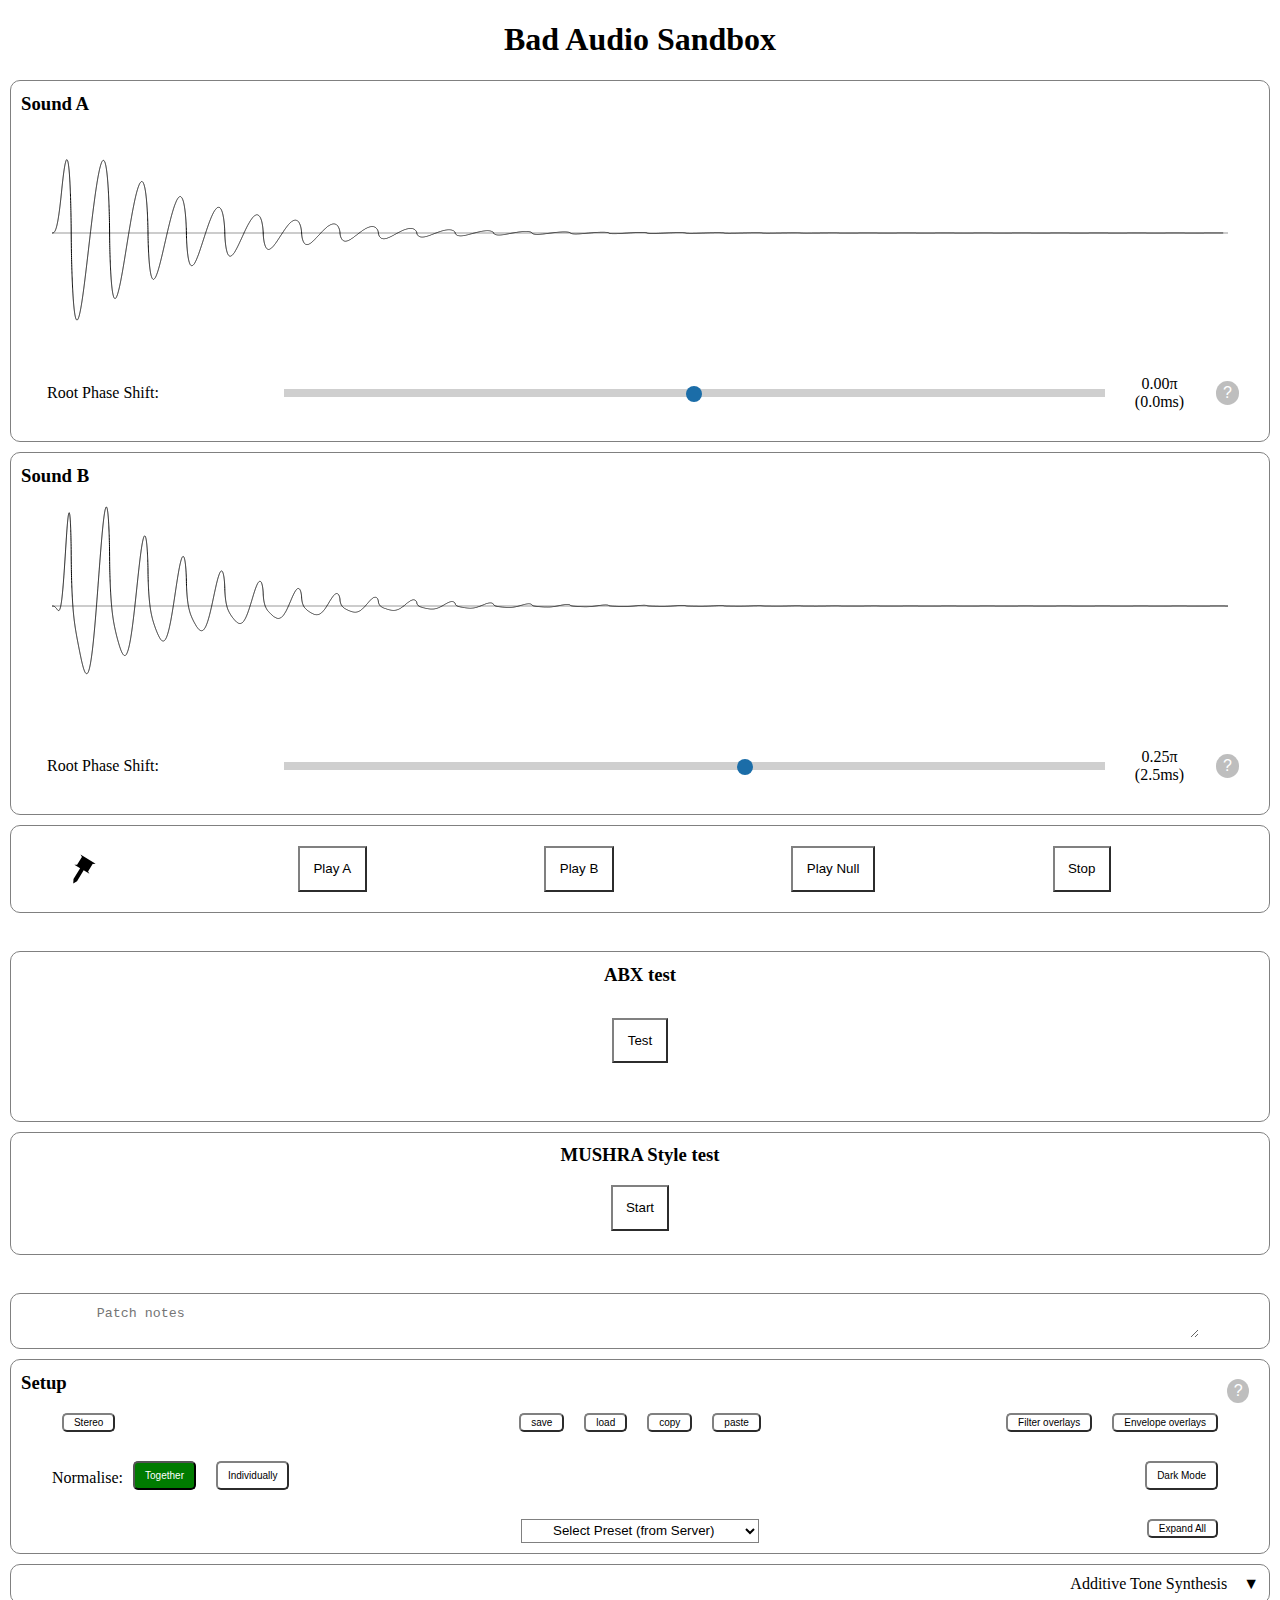
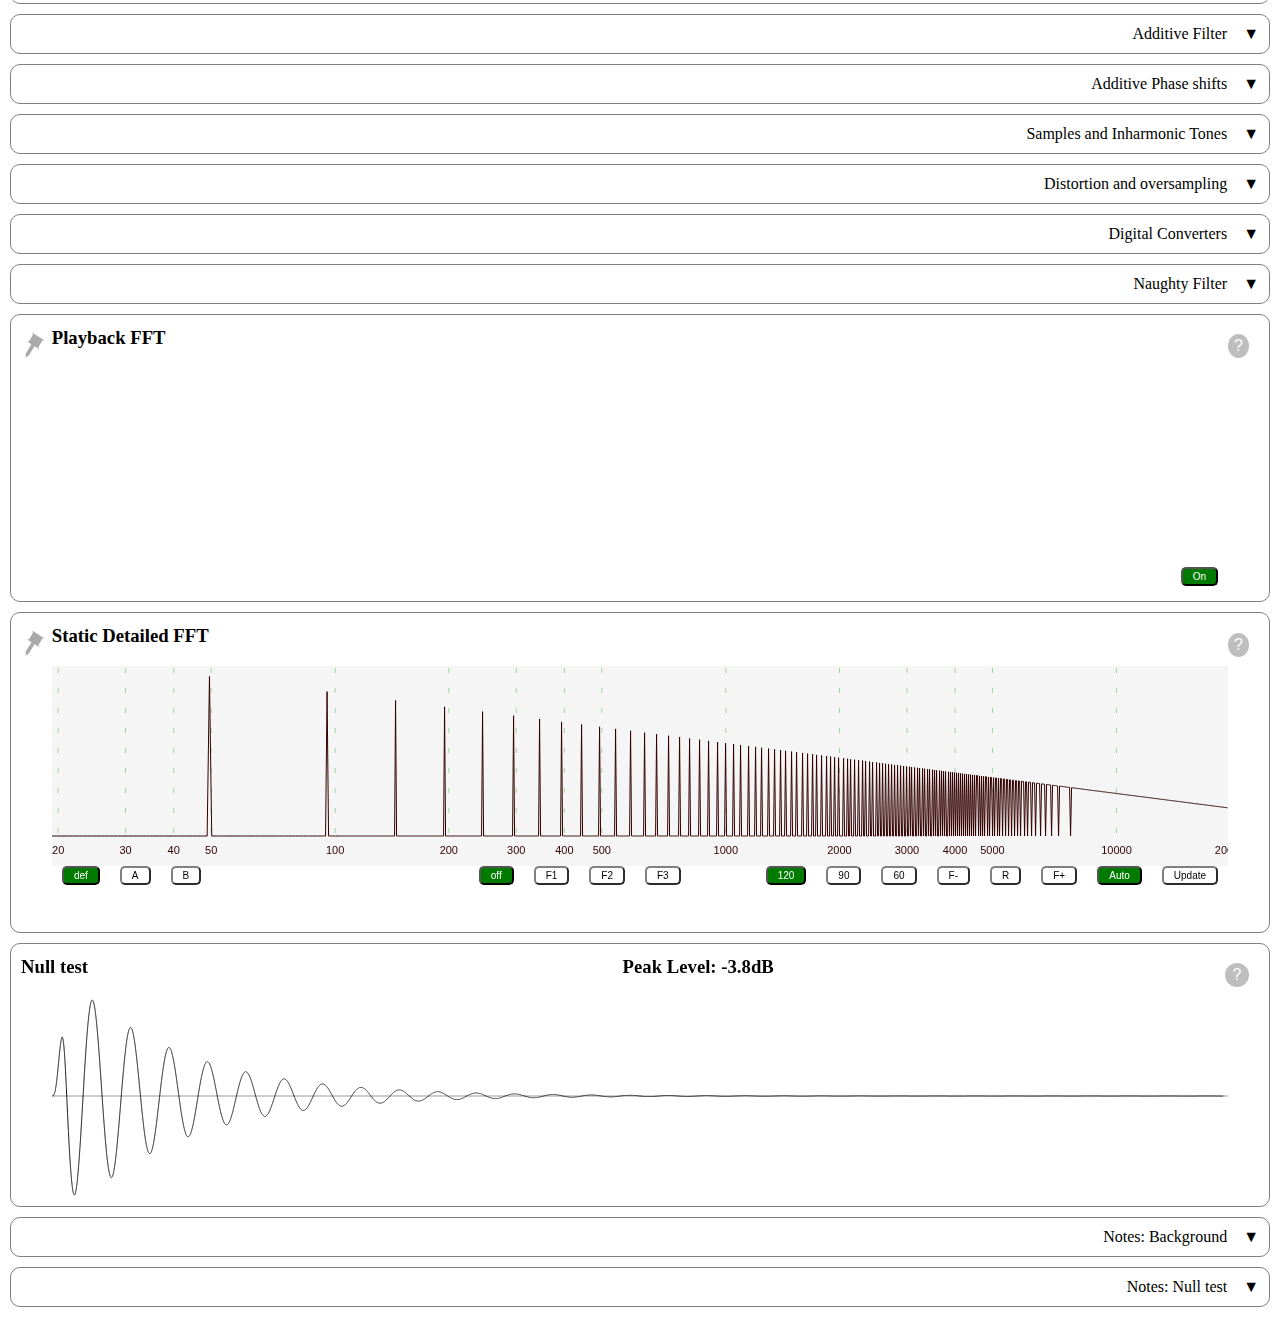
==== index.html @ 63a8591e "Added p-Score analysis" ====
<!DOCTYPE html>
<html lang="en">
<head>
    <meta charset="UTF-8">
    <meta name="viewport" content="width=device-width, initial-scale=1.0">
    <title>Bad Audio Sandbox</title>
    <link rel="stylesheet" type="text/css" href="style.css">
</head>
<body>
    <script>
        //Pre load dark mode to avoid white flash
        (function() {
          let isDarkMode = localStorage.getItem('isDarkMode') === 'true';
          document.documentElement.setAttribute('data-theme', isDarkMode ? 'dark' : 'light');
        })();
      </script>
    <h1>Bad Audio Sandbox</h1>

    <datalist id="ticksPlus1ZeroMinus1">
        <option value="-1">
        <option value="0">
        <option value="1">
    </datalist>

    <datalist id="ticksPlus2ZeroMinus2">
        <option value="-2">
        <option value="-1.5">
        <option value="-1" label="-π">
        <option value="-0.5">
        <option value="0"  label="0">
        <option value="0.5">
        <option value="1"  label="π">
        <option value="1.5">
        <option value="2">
    </datalist>




    <datalist id="ticksPlus1Zero">
        <option value="0">
        <option value="1">
    </datalist>

    

    <datalist id="ticksZero">
        <option value="0">
    </datalist>
    <datalist id="ticks0half1">
        <option value="0">
        <option value="0.5">
        <option value="1">
    </datalist>


    <div class="bordered">
        <h3>Sound A</h3>
        <div class="canvasBox">
            <canvas id="waveformA"  class="waveformCanvas fullwave" width ="2000" height="500"></canvas>
        </div>
        <div class="testSoundControls" id="SoundASetup">
            <h3 class="stereoLabel hideForMono">Left:</h3>
        </div>
        <div class="testSoundControls hideForMono" id="SoundARSetup">
            <h3 class="stereoLabel hideForMono">Right:</h3>
        </div>
    </div>

    <div class="bordered">
        <h3>Sound B</h3>
        <div class="canvasBox">
            <canvas id="waveformB"  class="waveformCanvas fullwave" width ="2000" height="500"></canvas>
        </div>
        <div class="testSoundControls" id="SoundBSetup">
            <h3 class="stereoLabel hideForMono">Left:</h3>
        </div>
        <div class="testSoundControls hideForMono" id="SoundBRSetup">
            <h3 class="stereoLabel hideForMono">Right:</h3>
        </div>
    </div>

    <!--**********************************************************************-->
    <!--*****************        Transport           *************************-->
    <!--**********************************************************************-->
    <div class="canBeStickyTop stickyTop">
        <div class="bordered">    
            <div class="flexHeader">                           
                <div class="pin">
                </div>        
                <div class="fftPlayButtons">
                    <button class="fftPlayButton PlayA ">Play A</button>
                    <button class="fftPlayButton PlayB">Play B</button>
                    <button class="fftPlayButton PlayN">Play Null</button>
                    <button class="fftPlayButton PlayS">Stop</button>
                </div>
            </div>
        </div> 
    </div>
    <br>


    <!--**********************************************************************-->
    <!--*****************  Start ABX Setup and Test  *************************-->
    <!--**********************************************************************-->
    <div class="bordered">
        <div class="centerContainer">
            <div id="abxTestContainer">
                <h3>ABX test</h3>
                <ol id="results"></ol>
                <div class="abxAnswerButtons " >
                    <div class="abxButtons">
                        <button class="PlayA">Play A</button>
                        <button id="play">Play X</button>
                        <button class="PlayB">Play B</button>
                    </div>
                    <div class="abxButtons">
                        <button id="buttonA">X is A</button>
                        <button id="buttonB">X is B</button>
                    </div>
                </div>
                <div class="abxTestButtons show">
                    <button id="abxTest" class="testCenter">Test</button>
                </div>
                <p id="stats" class="testCenter"></p>
                <br>
                <button id="resetTest"  class="testCenter" style="display: none;">Reset Test</button>
            </div>
        </div>
    </div>

    <!--**********************************************************************-->
    <!--*******************  End ABX Setup and Test  *************************-->
    <!--**********************************************************************-->



    
    <!--**********************************************************************-->
    <!--*****************        MUSHRA Test         *************************-->
    <!--**********************************************************************-->
    <div class="bordered">
        <div class="centerContainer">
            <div id="abxTestContainer">
                <h3>MUSHRA Style test</h3>
                <button id="mushraTest" class="testCenter">Start</button>
            </div>
        </div>
    </div>
    
    <div id="mushraModalBackground" class="mushraModalBackground">


        <!--*******************Mushra Test form********************-->
        <div id="mushraModal" class="mushraModal bordered">
            <div class="presetHeader">
                <h3>MUSHRA-like Testing</h3>
                <div class="PresetButtons">            
                </div>
                <span class="help-icon">?</span>
                <div class="help-popup">
                    <p>A MUSHRA inspired test, a methodology which is supposed to address some of the issues with ABX testing.</p>
                    <p>Sound A is considered the reference and Sound B should be set so that the quality difference is clearly but just audible.</p>
                    <p>Several sounds are created varying between A and b, as well as an "anchor" sound that is reduce quality.</p>
                    <p>Rank each sound according to the perceived quality.</p>
                    <p>The graph is for feedback that a sound is playing but noise is deliberately added to obscure the waveforms, so they won't match.</p>
                    <p>This is only a proof of concept and isn't meant for serious scientific research.</p>
                    <p><a href="https://en.wikipedia.org/wiki/MUSHRA">https://en.wikipedia.org/wiki/MUSHRA</a> </p>
                    <p><a href="https://www.itu.int/dms_pubrec/itu-r/rec/bs/R-REC-BS.1534-3-201510-I!!PDF-E.pdf">https://www.itu.int/dms_pubrec/itu-r/rec/bs/R-REC-BS.1534-3-201510-I!!PDF-E.pdf</a> </p>
                </div>
            </div>
            <div class="canvasBox">
                <canvas id="mushraOutputCanvas" width ="2000" height="100"></canvas>
            </div>
            <div class="vertical-slider-container blurredDisabled">
                <div id="mGroup0" class="vSlideGroup">
                    <button>A</button>
                    <p class="score">Score</p>
                    <div class="mScale">
                        <p class="mValue"><span>100</span></p>
                        <p>Excellent</p>
                        <p class="mValue"><span>80</span></p>
                        <p>Good</p>
                        <p class="mValue"><span>60</span></p>
                        <p>Fair</p>
                        <p class="mValue"><span>40</span></p>
                        <p>Poor</p>
                        <p class="mValue"><span>20</span></p>
                        <p>Bad</p>
                        <p class="mValue"><span>0</span></p>
                    </div>
                </div>
                <div id="mGroup1" class="vSlideGroup">
                    <button>Play</button>
                    <label for="mSlider1" class="score">100</label>
                    <input id="mSlider1" type="range" min="0" max="100" value="50" class="vertSlider">
                </div>
                <div id="mGroup2" class="vSlideGroup">
                    <button>Play</button>
                    <label for="mSlider2" class="score">100</label>
                    <input id="mSlider2" type="range" min="0" max="100" value="50" class="vertSlider">
                </div>
                <div id="mGroup3" class="vSlideGroup">
                    <button>Play</button>
                    <label for="mSlider3" class="score">100</label>
                    <input id="mSlider3" type="range" min="0" max="100" value="50" class="vertSlider">
                </div>
                <div id="mGroup4" class="vSlideGroup">
                    <button>Play</button>
                    <label for="mSlider4" class="score">100</label>
                    <input id="mSlider4" type="range" min="0" max="100" value="50" class="vertSlider">
                </div>
                <div id="mGroup5" class="vSlideGroup ">
                    <button>Play</button>
                    <label for="mSlider5" class="score">100</label>
                    <input id="mSlider5" type="range" min="0" max="100" value="50" class="vertSlider">
                </div>
                <div id="mGroup6" class="vSlideGroup">
                    <button>Play</button>
                    <label for="mSlider6" class="score">100</label>
                    <input id="mSlider6" type="range" min="0" max="100" value="50" class="vertSlider">
                </div>
            </div>
            <div class="presetHeader spaceTop">
                <h3></h3>
                <div class="PresetButtons">                
                    <button id="startMushra">Start</button>
                    <button id="nextMushra">Next</button>
                    <button id="pauseMushra">Pause</button>
                    <button id="resultsMushra">Results</button>
                </div>
                <h3>  </h3>
            </div>
            <div class="presetHeader spaceTop">
                <h3>  </h3>
                <div class="PresetButtons">                
                    <!-- <button id="reportMushra">report</button> -->
                    <button class="closeMushra">Close</button>
                </div>
                <h3>  </h3>
            </div>

        </div>



        <!--*******************Mushra results analysis********************-->
        <div id="mushraResultsModal" class="mushraModal bordered" >
            <div class="presetHeader">
                <h3>MUSHRA-like Testing - Results </h3>
                <div class="PresetButtons">            
                </div>
                <span class="help-icon">?</span>
                <div class="help-popup">
                    <p>A MUSHRA inspired test, a methodology which is supposed to address some of the issues with ABX testing.</p>
                    <p>The heat map show's where your scores were, the black dots show the mean score. </p>
                    <p>The thin blue line is the line of best fit. The wide band shows the expected line.</p>
                    <p>More analysis metrics are being considered....</p>
                    <p><a href="https://en.wikipedia.org/wiki/MUSHRA">https://en.wikipedia.org/wiki/MUSHRA</a> </p>
                    <p><a href="https://www.itu.int/dms_pubrec/itu-r/rec/bs/R-REC-BS.1534-3-201510-I!!PDF-E.pdf">https://www.itu.int/dms_pubrec/itu-r/rec/bs/R-REC-BS.1534-3-201510-I!!PDF-E.pdf</a> </p>
                </div>
            </div>
            <div class="canvasBox">
                <canvas id="mushraResultCanvas" width ="2000" height="100"></canvas>
            </div>
            <div id="mushraTableContainer" class="spaceTop">
                <table id="mushraResultsTable">
                    <tr>
                        <th scope="row">Sound</th>
                    </tr>
                    <tr>
                        <th scope="row">P-Value</th>
                    </tr>
                    <tr>
                        <th scope="row">Meaning</th>
                    </tr>
                </table>   
            </div>
            <div class="presetHeader spaceTop">
                <h3>  </h3>
                <div class="PresetButtons">                
                    <!-- <button id="reportMushra">report</button> -->
                    <button class="closeMushra">Close</button>
                </div>
                <h3>  </h3>
            </div>
        </div>


    </div>


    
    <!--**********************************************************************-->
    <!--*****************        Notes               *************************-->
    <!--**********************************************************************-->

    <br>
    <div class="bordered">
        <div class ="previewButtons">
            <div class="previewButtons"> 
                <label for="notesEdit"></label>
                <textarea id="notesEdit" placeholder="Patch notes"></textarea>
            </div>
        </div>
    </div>
    
    <!--**********************************************************************-->
    <!--*****************        Setup               *************************-->
    <!--**********************************************************************-->

    <div class="bordered">
        <div class="presetHeader">
            <h3>Setup </h3>
            <div class="PresetButtons"></div>
            <span class="help-icon">?</span>
            <div class="help-popup">
                <p>Turn on Stereo to investigate how differences between the sounds reaching each ear are perceived. </p>
                <p>Normalise, either looking at A and B 'together' and scaling by the same amount, keeping relative levels the same or 'individually' so they are at the same volume. 
                    If you are testing phase changes, then together will keep all harmonics at the same level. But if you are testing distortion, then levels may need to be the same.
                </p>
                    <p>You can also load and save set ups (patches) to share or repeat later. 
                    There are a few example patches to fetch and try out.</p>
                
                <p><a href="#Notes1">Background info and explanations</a> </p>
            </div>
        </div>
        <div class ="previewButtons">
            <div class="previewButtons previewL">
                <button name="sStereo" class = "previewButton">Stereo</button>
            </div>
            <div class="previewButtons previewC">
                <button name="xSave" class = "previewButton showDown">save</button>
                <button name="xLoad" class = "previewButton showDown">load</button>
                <button name="xCopy" class = "previewButton showDown">copy</button>
                <button name="xPaste" class = "previewButton showDown">paste</button>
            </div>
            <div class="previewButtons">
                <button name="wShowF" class = "previewButton">Filter overlays</button>
                <button name="wShowEG" class = "previewButton">Envelope overlays</button>
            </div>
        </div>
        <div class ="previewButtons spaceTop">
            <div class="previewButtons previewL">
                <p>Normalise:</p>
                <button name="NormLoudest" class = "previewButton">Together</button>
                <button name="NormIndy" class = "previewButton">Individually</button>
            </div>
            <div class="previewButtons previewC">
            </div>
            <div class="previewButtons">
                <button id="theme-switch" name="theme" class = "previewButton">Dark Mode</button>
            </div>
        </div>
        <div class ="previewButtons spaceTop">
            <div class="previewButtons previewL">
            </div>
            <div class="previewButtons previewC">
                <select id="serverPresetList" title="Select Preset (Server)"></select>
            </div>
            <div class="previewButtons">
                <button id="globalToggle" name="expander" class = "previewButton">Expand All</button>
            </div>
        </div>
    </div>
    

    <!--**********************************************************************-->
    <!--*****************        Additive Tone       *************************-->
    <!--**********************************************************************-->

    <div class="bordered" id="CommonSettings">
        <div class="collapsible-header"><span class="header-text">Additive Tone Synthesis</span><span class="chevron">&#x25BC;</span></div>
        <div class="collapsible-content">
            <h3>Additive Tone Synthesis</h3>
            <div class="slider-container">
                <label for="freq">Frequency:</label>
                <input type="range" id="freq" name="frequency" min="20" max="2000" step="1" value="50">
                <output  class="valueSpan" name="frequency">50Hz</output>
                <span class="help-icon">?</span>
                <div class="help-popup">Frequency of first harmonic (fundamental)</div>
            </div>
            <div class="slider-container">
                <label for="freqFine">Frequency (fine):</label>
                <input type="range" id="freqFine" name="frequencyFine" min="-5" max="5" step="0.01" value="0">
                <output  class="valueSpan" name="frequencyFine">0Hz</output>
                <span class="help-icon">?</span>
                <div class="help-popup">Fine adjust for frequency</div>
            </div>

            
            <div class="presetHeader topSpaced">
                <h4>Harmonic Series</h4>
                <div id="wavePresetButtons" class="PresetButtons"></div>
                <span class="help-icon">?</span>
                <div class="help-popup">Additive synthesis of the basic tone, so basically, building it from sine-waves. The preview shows a single cycle of the wave, the harmonics and phases used are shown in the graph (this is not an FFT).
                </div>
            </div>
            <div class="slider-container">
                <label for="balance">Balance (1st↔higher):</label>
                <input type="range" id="balance" name="balance" min="-1" max="1" step="0.001" value="0" list="ticksPlus1ZeroMinus1">
                <output class="valueSpan" name="balance">same</output>
                <span class="help-icon">?</span>
                <div class="help-popup">Controls the balance between the first harmonic and the others.</div>
            </div>
            <div class="slider-container">
                <label for="even">Even Level:</label>
                <input type="range" id="even" name="evenLevel" min="-1" max="1" step="0.1" value="-1" class="mid-slider" list="ticksPlus1ZeroMinus1">
                <label for="evenAlt"  class="flipLabel">Alt Amt:</label>
                <input type="range" id="evenAlt" name="evenAlt" min="0" max="1" step="0.1" value="0" class="short-slider" list="ticksPlus1Zero">
                <output class="valueSpan" name="even">-1</output>
                <span class="help-icon">?</span>
                <div class="help-popup">First slider controls the level and polarity of the harmonics. The second slider controls how much the polarity alternates, full on will alternate polarity for each harmonic added. </div>
            </div>
            <div class="slider-container">
                <label for="evenFalloff">Even Fall off:</label>
                <input type="range" id="evenFalloff" name="evenFalloff" min="1" max="2" step="0.1" value="1.8">
                <output class="valueSpan" name="evenFalloff">1/n<sup>1.8</sup></output>
                <span class="help-icon">?</span>
                <div class="help-popup">Controls how loud higher harmonics are. For even harmonics, 1/n is typical of sawtooth waves.</div>
            </div>

            <div class="slider-container">
                <label for="odd">Odd Level:</label>
                <input type="range" id="odd" name="oddLevel" min="-1" max="1" step="0.1" value="1" class="mid-slider" list="ticksPlus1ZeroMinus1">
                <label for="oddAlt"  class="flipLabel">Alt Amt:</label>
                <input type="range" id="oddAlt" name="oddAlt" min="0" max="1" step="0.1" value="0" class="short-slider" list="ticksPlus1Zero">
                <output class="valueSpan" name="odd">1</output>
                <span class="help-icon">?</span>
                <div class="help-popup">First slider controls the level and polarity of the harmonics. The second slider controls how much the polarity alternates, full on will alternate polarity for each harmonic added. </div>
            </div>
            <div class="slider-container">
                <label for="oddFalloff">Odd Fall off:</label>
                <input type="range" id="oddFalloff" name="oddFalloff" min="1" max="2" step="0.1" value="1.8">
                <output class="valueSpan" name="oddFalloff">1/n<sup>1.8</sup></output>
                <span class="help-icon">?</span>
                <div class="help-popup">Controls how loud higher harmonics are. For odd harmonics, 1/n is typical of square and sawtooth waves, 1/n^2 is like a triangle wave.</div>
            </div>
            <div class="slider-container">
                <label for="SineToCos">Phase at t=0</label>
                <input type="range" id="SineToCos" name="sinCos" min="-1" max="1" step="0.1" value="0" class="longish-slider" list="ticksPlus1ZeroMinus1">
                <output class="valueSpan longOut" name="sinCos">0</output>
                <span class="help-icon">?</span>
                <div class="help-popup">A fixed phase offset for all harmonics, adjust the phase of waves at t=0. Needed for pulse waves</div>
            </div>
            <div class="slider-container">
                <label for="altW">Alternation Freq:</label>
                <input type="range" id="altW" name="altW" min="0" max="1" step="0.05" value="0.5" class="longish-slider" list="ticks0half1">
                <output class="valueSpan longOut" name="altW">0</output>
                <span class="help-icon">?</span>
                <div class="help-popup">How often the polarity alternates as harmonics are added, the polarity. Usually at 2 to when set of harmonics to alternate (eg triangle). Equivalent to the duty cycle when set up for a pulse wave and values other than 2 used.</div>
            </div>
            <div class="slider-container">
                <label for="altOffset">Alternation Offset:</label>
                <input type="range" id="altOffset" name="altOffset" min="-1" max="1" step="0.1" value="0.0" class="longish-slider" list="ticksPlus1ZeroMinus1">
                <output class="valueSpan longOut" name="altOffset">0</output>
                <span class="help-icon">?</span>
                <div class="help-popup">Adjusts where the positive, negative and zero values of the alternations falls. When at zero, with Alternation Freq set to 2, the alternations fall on odd harmonics. Change to +/-1 to fall on even harmonics.</div>
            </div>   
            <div class="slider-container">
                <label for="aliasing">Aliasing:</label>
                <input type="range" id="aliasing" name="aliasing" min="0" max="2" step="0.1" value="0.0" class="longish-slider" list="ticksPlus1Zero">
                <output class="valueSpan longOut" name="aliasing">0</output>
                <span class="help-icon">?</span>
                <div class="help-popup">Continue to add harmonics past the Nyquist limit to create deliberate aliasing. The level of the harmonic takes into account the settings in the Additive Filter section. It's as if the ADC is after this filter</div>
            </div>      
            <div class="canvasBox">
                <canvas id="wavePreview"  width ="2000" height="500"></canvas>
            </div>
            <div class ="previewButtons">
                <div class="previewButtons previewL">
                    <button name="PD" class = "previewButton">def</button>
                    <button name="PA" class = "previewButton hideForStereo">A</button>
                    <button name="PB" class = "previewButton hideForStereo">B</button>
                    <button name="PA" class = "previewButton hideForMono">A-L</button>
                    <button name="PAR" class = "previewButton hideForMono">A-R</button>
                    <button name="PB" class = "previewButton hideForMono">B-L</button>
                    <button name="PBR" class = "previewButton hideForMono">B-R</button>
                </div>
                <div class="previewButtons previewC">
                    <button name="F0" class = "previewButton">off</button>
                    <button name="F1" class = "previewButton">F1</button>
                    <button name="F2" class = "previewButton">F2</button>
                    <button name="F3" class = "previewButton">F3</button>
                </div>

                <div class="previewButtons">
                    <button name="HFull" class = "previewButton">Full</button>
                    <button name="HPhase" class = "previewButton">Φ</button>
                    <button name="HPolarity" class = "previewButton">+/-</button>
                </div>
            </div>

            <div class="presetHeader topSpaced">
                <h4>Envelope</h4>
                <div id="envelopPresetButtons" class="PresetButtons"></div>
                <span class="help-icon">?</span>
                <div class="help-popup">The envelope applied to the sound. The whole envelope is smoothed by a low pass filter.</div>
            </div>
            <div class="slider-container">
                <label for="attack">Attack:</label>
                <input type="range" id="attack" name="attack" min="0.001" max="0.2" step="0.001" value="0.005">
                <output class="valueSpan" name="attack">0.005s</output>
                <span class="help-icon">?</span>
                <div class="help-popup">Controls the time for the linear attack part of the envelope</div>
            </div>

            <div class="slider-container">
                <label for="hold">Hold:</label>
                <input type="range" id="hold" name="hold" min="0.00" max="1" step="0.01" value="0.0">
                <output class="valueSpan" name="hold">0s</output>
                <span class="help-icon">?</span>
                <div class="help-popup">Controls the time held at maximum between attack and decay</div>
            </div>

            <div class="slider-container">
                <label for="decay">Decay:</label>
                <input type="range" id="decay" name="decay" min="0.01" max="2" step="0.01" value="0.4">
                <output class="valueSpan" name="decay">0.4s</output>
                <span class="help-icon">?</span>
                <div class="help-popup">Controls the time for the exponential decay part of the envelope to fall to -60db</div>
            </div>

            <div class="slider-container">
                <label for="envelopeFilter">Smoothing:</label>
                <input type="range" id="envelopeFilter" name="envelopeFilter" min="0" max="1000" step="10" value="150">
                <output class="valueSpan" name="envelopeFilter">150</output>
                <span class="help-icon">?</span>
                <div class="help-popup">Controls the cut-off of the low pass filter which smooths the envelope. 0=off, 1000 = very very low cut-off frequency</div>
            </div>
        </div>
    </div>


    <!--**********************************************************************-->
    <!--*****************        Additive Filter     *************************-->
    <!--**********************************************************************-->
    <div class="bordered" id="FilterSetup">
        <div class="collapsible-header"><span class="header-text">Additive Filter</span><span class="chevron">&#x25BC;</span></div>
        <div class="collapsible-content">
            <div class="presetHeader">
                <h3>Additive Filter</h3>
                <div id="filterPresetButtons" class="PresetButtons"></div>
                <span class="help-icon">?</span>
                <div class="help-popup">This is an additive simulation of a filter using, is it actually just controlling the levels of the sine-waves being added together. There is no phase change introduced, it is intended to help control the frequency content of the sample and vary it over time using the envelope.</div>
            </div>

            <div class="slider-container">
                <label for="filterSlope">Filter Slope</label>
                <input type="range" id="filterSlope" name="filterSlope" min="0" max="96" step="1" value="12" list="ticksZero">
                <output class="valueSpan" name="filterSlope">12db/octave</output>
                <span class="help-icon">?</span>
                <div class="help-popup">Slope of filter after cut-off</div>
            </div>

            <div class="slider-container">
                <label for="filterF1">Frequency f1:</label>
                <input type="range" id="filterF1" name="filterF1" min="0" max="10" step="0.01" value="10">
                <output class="valueSpan" name="filterF1">20000Hz</output>
                <span class="help-icon">?</span>
                <div class="help-popup">Start frequency of filter</div>
            </div>

            <div class="slider-container">
                <label for="filterF2">Frequency f2:</label>
                <input type="range" id="filterF2" name="filterF2" min="0" max="10" step="0.01" value="10">
                <output class="valueSpan" name="filterF2">20000Hz</output>
                <span class="help-icon">?</span>
                <div class="help-popup">Hold (or end of attack) frequency of filter</div>
            </div>

            <div class="slider-container">
                <label for="filterF3">Frequency f3:</label>
                <input type="range" id="filterF3" name="filterF3" min="0" max="10" step="0.01" value="10">
                <output class="valueSpan" name="filterF3">20000Hz</output>
                <span class="help-icon">?</span>
                <div class="help-popup">End frequency of filter</div>
            </div>

            <div class="slider-container">
                <label for="attackF">Attack (f1→f2):</label>
                <input type="range" id="attackF" name="attackF" min="0.001" max="0.2" step="0.001" value="0.005">
                <output class="valueSpan" name="attackF">0.005s</output>
                <span class="help-icon">?</span>
                <div class="help-popup">Controls the time for the linear (in frequency) attack of filter envelope</div>
            </div>

            <div class="slider-container">
                <label for="holdF">Hold (f2):</label>
                <input type="range" id="holdF" name="holdF" min="0.00" max="1" step="0.01" value="0.0">
                <output class="valueSpan" name="holdF">0s</output>
                <span class="help-icon">?</span>
                <div class="help-popup">Controls the time filter held at maximum between attack and decay</div>
            </div>

            <div class="slider-container">
                <label for="decayF">Decay (f2→f3):</label>
                <input type="range" id="decayF" name="decayF" min="0.01" max="2" step="0.01" value="0.4">
                <output class="valueSpan" name="decayF">0.4s</output>
                <span class="help-icon">?</span>
                <div class="help-popup">Controls the time for the linear (in frequency) decay of filter envelope</div>
            </div>
        </div>

    </div>


    <!--**********************************************************************-->
    <!--*****************        Additive Phase Shift  ***********************-->
    <!--**********************************************************************-->

    <div class="bordered" id="TestSetup">
        <div class="collapsible-header"><span class="header-text">Additive Phase shifts</span><span class="chevron">&#x25BC;</span></div>
        <div class="collapsible-content">
            <div class="presetHeader">
                <h3>Additive Phase shifts </h3>
                <div class="PresetButtons"></div>
                <span class="help-icon">?</span>
                <div class="help-popup">Controls how and by how much the phase of the first harmonic is shifted and also if harmonics are shifted, too.</div>
            </div>
            <h4>Root Phase shift</h4>
            <div class="slider-container">
                <label for="rootPhaseDelay">Root Phase Shift:</label>
                <input type="range" id="rootPhaseDelay" name="rootPhaseDelay" min="-2" max="2" step="0.05" value="0" list="ticksPlus2ZeroMinus2">
                <output class="valueSpan" name="rootPhaseDelay">0π (0ms)</output>
                <span class="help-icon">?</span>
                <div class="help-popup">Phase delay of first harmonic for Sound A. Affects 2nd harmonic according to settings in common section.</div>
            </div>

            <h4>Envelope Mode</h4>
            <div class="slider-container">
                <label for="envMode"   class="modeLabel modeLabelLeft">Delay envelope with phase-shift</label>
                <input type="range" id="envMode" name="envMode" min="1" max="2" step="1" value="1" class="short-slider">
                <span   class="modeLabel modeLabelRight">Fixed envelope for all harmonics</span>
                <span class="help-icon">?</span>
                <div class="help-popup">Controls whether the envelope of a each harmonic is shifted so the it starts with phase=0 of the harmonic or if all harmonics start at the same time but with shifted phases</div>
            </div>

            <h4>Higher harmonic shift</h4>
            <div class="slider-container">
                <label for="second">Relative Phase delay:</label>
                <input type="range" id="second" name="higherHarmonicRelativeShift" min="0" max="1" step="0.1" value="0"  list="ticksPlus1Zero">
                <output class="valueSpan" name="higherHarmonicRelativeShift">0</output>
                <span class="help-icon">?</span>
                <div class="help-popup">Controls how much the higher harmonics (if present) are delayed. It is relative to amount of phase delay on the first harmonic. 0 means no delay and 1 means same phase delay as first harmonic.</div>
            </div>
        </div>
    </div>


    <!--**********************************************************************-->
    <!--*****************    Samples and Inharmonics   ***********************-->
    <!--**********************************************************************-->
    <div class="bordered" id="SampleSetup">
        <div class="collapsible-header"><span class="header-text">Samples and Inharmonic Tones</span><span class="chevron">&#x25BC;</span></div>
        <div class="collapsible-content">
            <div class="presetHeader">
                <h3>Samples and Inharmonics</h3>
                <div id="samplePresets" class="PresetButtons"></div>
                <span class="help-icon">?</span>
                <div class="help-popup">
                    <p>Selection of sampled waveforms which can be used instead of or mixed in with the additive waveform.</p>
                    <p>The waveform is mixed in after the additive process synthesis stage. So all stages below this, including distortion and digital processing affect the sample, too.</p>
                    <p>Waveforms were created in Cubase using included samples together with various plugin instruments and effects.</p>
                    <p>There are also a range of tones which can be added to investigate intermodulation and other effects.</p>
                </div>
            </div>
            <div class ="previewButtons bottomSpaced">
                <div class="previewButtons previewL">
                </div>
                <div class="previewButtons previewC">
                    <select id="serverWaveList" title="Select Sample wave"></select>
                </div>
                <div class="previewButtons">
                </div>
            </div>
            <div class="slider-container">
                <label for="sampleMix"><b>Additive-Sample Mix:</b></label>
                <input type="range" id="sampleMix" name="sampleMix" min="0" max="1" step="0.01" value="0" list="ticks0half1">
                <output class="valueSpan" name="sampleMix">0%</output>
                <span class="help-icon">?</span>
                <div class="help-popup">
                    <p>Mix of generated Additive Waveform and the specified sample.</p>
                </div>
            </div>
            <div class="slider-container bottomSpaced">
                <label for="sampleTrim"><b>Sample Trim:</b></label>
                <input type="range" id="sampleTrim" name="sampleTrim" min="-12" max="12" step="0.1" value="0"  list="ticksZero">
                <output class="valueSpan" name="sampleTrim">0db</output>
                <span class="help-icon">?</span>
                <div class="help-popup">
                    <p>Adjust the level of the sample.</p>
                    <p>The final output is normalised according to the normalisation settings to prevent unintended clipping.</p>
                </div>
            </div>

            <div class="presetHeader">
                <h3>Inharmonics</h3>
                <div id="inharmonicPresets" class="PresetButtons"></div>
                <span class="help-icon">?</span>
                <div class="help-popup">
                    <p>Controls to add audio range sine-wave tones which can be added to investigate intermodulation distortion. </p>
                    <p>The frequency can be unrelated to the main tone or a ratio defined by the different scales.</p>
                    <p>The envelope is the same as used for the additive synthesis, even if a sampled waveform is used.</p>
                </div>
            </div>
            <div class="slider-container">
                <label for="inharmonicAFrequency">A (Frequency):</label>
                <input type="range" id="inharmonicAFrequency" name="inharmonicAFrequency" min="20" max="2000" step="1" value="1000" class="mid-slider" list="ticksPlus1Zero">
                <label for="inharmonicALevel"  class="flipLabel">Level:</label>
                <input type="range" id="inharmonicALevel" name="inharmonicALevel" min="-91" max="0" step="1" value="-91" class="short-slider" list="ticksPlus1Zero">
                <output class="valueSpan" name="inharmonicA">-1</output>
                <span class="help-icon">?</span>
                <div class="help-popup">Level and frequency of a tone, A, mixed in to the main sound. Frequency set directly. </div>
            </div>
            <div class="slider-container">
                <label for="inharmonicBSemitones">B (Equal Temper.):</label>
                <input type="range" id="inharmonicBSemitones" name="inharmonicBSemitones" min="1" max="11" step="1" value="1" class="mid-slider" list="ticksPlus1ZeroMinus1">
                <label for="inharmonicBLevel"  class="flipLabel">Level:</label>
                <input type="range" id="inharmonicBLevel" name="inharmonicBLevel" min="-91" max="0" step="1" value="-91" class="short-slider" list="ticksPlus1Zero">
                <output class="valueSpan" name="inharmonicB">-1</output>
                <span class="help-icon">?</span>
                <div class="help-popup">Level and pitch of a tone, B, mixed in to the main sound. The pitch is set in semitones according to Equal temperament scale. </div>
            </div>
            <div class="slider-container">
                <label for="inharmonicCSemitones">C (Just Intonation):</label>
                <input type="range" id="inharmonicCSemitones" name="inharmonicCSemitones" min="1" max="11" step="1" value="1" class="mid-slider" list="ticksPlus1ZeroMinus1">
                <label for="inharmonicCLevel"  class="flipLabel">Level:</label>
                <input type="range" id="inharmonicCLevel" name="inharmonicCLevel" min="-91" max="0" step="1" value="-91" class="short-slider" list="ticksPlus1Zero">
                <output class="valueSpan" name="inharmonicC">off</output>
                <span class="help-icon">?</span>
                <div class="help-popup">Level and pitch of a tone, B, mixed in to the main sound. The pitch is set in semitones according to Ptolemy's intense diatonic scale. </div>
            </div>

            <div class="slider-container">
                <label for="inharmonicNoiseColour">Noise (white/pink):</label>
                <input type="range" id="inharmonicNoiseColour" name="inharmonicNoiseColour" min="0" max="1" step="0.1" value="0" class="mid-slider" list="ticksPlus1ZeroMinus1">
                <label for="inharmonicNoiseLevel"  class="flipLabel">Level:</label>
                <input type="range" id="inharmonicNoiseLevel" name="inharmonicNoiseLevel" min="-91" max="0" step="1" value="-91" class="short-slider" list="ticksPlus1Zero">
                <output class="valueSpan" name="inharmonicNoise">off</output>
                <span class="help-icon">?</span>
                <div class="help-popup">
                    <p>Amount of noise to add.</p>
                    <p>Colour varies from white (0db) to pink (-3db).</p>
                    <p>The level at 1Khz is about the same for each.</p>
                    <p>Uses the main pitch envelope.</p>
                </div>
            </div>
            </div>

        </div>
    </div>
 
 
    <!--**********************************************************************-->
    <!--*****************            Distortion        ***********************-->
    <!--**********************************************************************-->

    <div class="bordered" id="DistortionSetup">
        <div class="collapsible-header"><span class="header-text">Distortion and oversampling</span><span class="chevron">&#x25BC;</span></div>
        <div class="collapsible-content">
            <div class="presetHeader">
                <h3>Distortion</h3>
                <div id="distortionPresets" class="PresetButtons"></div>
                <span class="help-icon">?</span>
                <div class="help-popup">
                    <p>A range of non-linear processes which can be applied to the sound, controls for the quality of oversampling. </p>
                    <p>The preview is of a single cycle of the distorted waveform and the FFT of this cycle.</p>
                    <P>You can also add inharmonic tones above to investigate intermodulation distortion etc.</P>
                </div>
            </div>
        
            <div class="canvasBox">
                <canvas id="distortionPreview"  width ="2000" height="500"></canvas>
            </div>
            <div class ="previewButtons bottomSpaced">
                <div class="previewButtons previewL">
                    <button name="PD" class = "previewButton">def</button>
                    <button name="PA" class = "previewButton hideForStereo">A</button>
                    <button name="PB" class = "previewButton hideForStereo">B</button>
                    <button name="PA" class = "previewButton hideForMono">A-L</button>
                    <button name="PAR" class = "previewButton hideForMono">A-R</button>
                    <button name="PB" class = "previewButton hideForMono">B-L</button>
                    <button name="PBR" class = "previewButton hideForMono">B-R</button>
                </div>
                <div class="previewButtons previewC">
                    <button name="F0" class = "previewButton">off</button>
                    <button name="F1" class = "previewButton">F1</button>
                    <button name="F2" class = "previewButton">F2</button>
                    <button name="F3" class = "previewButton">F3</button>
                </div>

                <div class="previewButtons">
                    <button name="DFull" class = "previewButton">Full</button>
                    <button name="DPhase" class = "previewButton">Φ</button>
                    <button name="DPolarity" class = "previewButton">+/-</button>
                </div>
            </div>


            <div class="canvasBox  topSpaced bottomSpacedSlight">
                <canvas id="THDGraphCanvas" class ="canvasHalfHeight thdGraphElement" width ="2000" height="200"></canvas>
            </div>
            <div class="THDReport paragraphReport"></div>

            <div class="slider-container bottomSpaced">
                <label for="distortion"><b>Distortion Level:</b></label>
                <input type="range" id="distortion" name="distortion" min="0" max="1" step="0.01" value="0"  list="ticksPlus1Zero">
                <output class="valueSpan" name="distortion">0%</output>
                <span class="help-icon">?</span>
                <div class="help-popup">
                    <p>Turns distortion on and off and controls the overall amount</p>
                    <p>Total Harmonic Distortion is measured (using 10 harmonics) for the distortion applied (not including jitter or inharmonics).</p>
                </div>
            </div>

            <div class="presetHeader">
                <h3>Saturation</h3>
                <div  class="PresetButtons"></div>
                <span class="help-icon">?</span>
                <div class="help-popup"><p>Common saturation functions. </p>
                    <p>Actual level of each controlled by main Distortion level.</p> </div>
            </div>
            <div class="slider-container">
                <label for="hyperbolicDistortion">Hyperbolic Asym:</label>
                <input type="range" id="hyperbolicDistortion" name="hyperbolicDistortion" min="-1" max="1" step="0.01" value="0"  list="ticksPlus1ZeroMinus1">
                <output class="valueSpan" name="hyperbolicDistortion">0%</output>
                <span class="help-icon">?</span>
                <div class="help-popup">Asymmetric hyperbolic function for even harmonics</div>
            </div>
            <div class="slider-container">
                <label for="oddDistortion">Odd harmonic:</label>
                <input type="range" id="oddDistortion" name="oddDistortion" min="-1" max="1" step="0.01" value="0"  list="ticksPlus1ZeroMinus1">
                <output class="valueSpan" name="oddDistortion">0%</output>
                <span class="help-icon">?</span>
                <div class="help-popup">Third order Chebyshev polynomial distortion, generating third harmonic for a sine wave</div>
            </div>
            <div class="slider-container">
                <label for="tanhDistortion">Tanh Saturation:</label>
                <input type="range" id="tanhDistortion" name="tanhDistortion" min="0" max="1" step="0.01" value="0"  list="ticksPlus1Zero">
                <output class="valueSpan" name="tanhDistortion">0%</output>
                <span class="help-icon">?</span>
                <div class="help-popup">Tanh distortion, commonly used in Saturation modelling</div>
            </div>
            <div class="slider-container">
                <label for="clipDistortion">Clipping:</label>
                <input type="range" id="clipDistortion" name="clipDistortion" min="0" max="1" step="0.01" value="0"  list="ticksPlus1Zero">
                <output class="valueSpan" name="clipDistortion">0%</output>
                <span class="help-icon">?</span>
                <div class="help-popup">Plain old full hard clipping</div>
            </div>   


            <div class="presetHeader">
                <h3>Speaker - Experimental</h3>
                <div id="speakerPresets" class="PresetButtons"></div>
                <span class="help-icon">?</span>
                <div class="help-popup"><p>An experimental and very basic model to provide frequency dependent distortion. </p>
                    <p>Uses a Duffing Oscillator model for non-linear speaker forces.</p> </div>
            </div>
            <div class="slider-container">
                <label for="speakerAmount">Speaker Amount:</label>
                <input type="range" id="speakerAmount" name="speakerAmount" min="0" max="1" step="0.01" value="0"  list="ticksPlus1Zero">
                <output class="valueSpan" name="speakerAmount">0%</output>
                <span class="help-icon">?</span>
                <div class="help-popup">Controls the mix of speaker model and bypassed signal.</div>
            </div>    
            <div class="slider-container">
                <label for="speakerMass">Speaker Mass:</label>
                <input type="range" id="speakerMass" name="speakerMass" min="0" max="1" step="0.01" value="0"  list="ticksPlus1Zero">
                <output class="valueSpan" name="speakerMass">0%</output>
                <span class="help-icon">?</span>
                <div class="help-popup">Speaker mass, second derivative coefficient - acceleration of cone</div>
            </div>    
            <div class="slider-container">
                <label for="speakerDamping">Speaker Damping:</label>
                <input type="range" id="speakerDamping" name="speakerDamping" min="0" max="1" step="0.01" value="0"  list="ticksPlus1Zero">
                <output class="valueSpan" name="speakerDamping">0%</output>
                <span class="help-icon">?</span>
                <div class="help-popup">Damping - first derivative coefficient - velocity of cone</div>
            </div>    
            <div class="slider-container">
                <label for="speakerStiffness">Speaker Stiffness:</label>
                <input type="range" id="speakerStiffness" name="speakerStiffness" min="0" max="1" step="0.01" value="0"  list="ticksPlus1Zero">
                <output class="valueSpan" name="speakerStiffness">0%</output>
                <span class="help-icon">?</span>
                <div class="help-popup">Linear coefficient - restorative force of cone - (Hookes Law)</div>
            </div>    
            <div class="slider-container">
                <label for="speakerNonLinearity">Speaker Non-linearity:</label>
                <input type="range" id="speakerNonLinearity" name="speakerNonLinearity" min="0" max="1" step="0.01" value="0"  list="ticksPlus1Zero">
                <output class="valueSpan" name="speakerNonLinearity">0%</output>
                <span class="help-icon">?</span>
                <div class="help-popup">Non-linear coefficient - cubed of displacement - curving of restorative force</div>
            </div>    
            


            <div class="presetHeader topSpaced">
                <h3>Oversampling</h3>
                <div id="oversamplingPresets" class="PresetButtons"></div>
                <span class="help-icon">?</span>
                <div class="help-popup"><p>Controls for oversampling. Only applied when the Distortion Level is on and only affects the distortion processing.</p>
                    <p>Oversampling is only carried out once, not individually for each non-linearity as it is applied so aliasing is still possible.</p> </div>
            </div>
            <div class="slider-container">
                <label for="oversampleTimes">Over Factor:</label>
                <input type="range" id="oversampleTimes" name="oversampleTimes" min="0" max="6" step="1" value="2"  list="ticksZero">
                <output class="valueSpan" name="oversampleTimes">x4</output>
                <span class="help-icon">?</span>
                <div class="help-popup">How many times the sample rate is increased for the non-linear processes to be applied</div>
            </div>
            <div class="slider-container">
                <label for="oversampleStopDepth">Stop Band:</label>
                <input type="range" id="oversampleStopDepth" name="oversampleStopDepth" min="0" max="1" step="0.1" value="0.5">
                <output class="valueSpan" name="oversampleStopDepth">90db%</output>
                <span class="help-icon">?</span>
                <div class="help-popup">The amount of cut in the stop-band.</div>
            </div>
            <div class="slider-container">
                <label for="oversampleTransition">Transition Width:</label>
                <input type="range" id="oversampleTransition" name="oversampleTransition" min="0." max="1" step="0.1" value="0.5">
                <output class="valueSpan" name="oversampleTransition">0.1 x fc</output>
                <span class="help-icon">?</span>
                <div class="help-popup">The width of the transition band between pass and stop</div>
            </div>
            <div class="slider-container">
                <label for="ultrasonicFrequency">Ultrasonic Tone:</label>
                <input type="range" id="ultrasonicFrequency" name="ultrasonicFrequency" min="0" max="1" step="0.01" value="0.5" class="mid-slider">
                <label for="ultrasonicLevel"  class="flipLabel">Level:</label>
                <input type="range" id="ultrasonicLevel" name="ultrasonicLevel" min="-91" max="0" step="1" value="-91" class="short-slider" list="ticksPlus1Zero">
                <output class="valueSpan" name="ultrasonic">-1</output>
                <span class="help-icon">?</span>
                <div class="help-popup">Level and frequency of an ultrasonic tone added after upsampling but before distortion to test audibility of intermodulation artifacts. The tones is between sample nyquist and oversampled nyquist so depends on both sample rate and oversampling factor. </div>
            </div>
            <p class="oversamplingReport paragraphReport">No oversampling</p>

        


        </div>
    </div>


    <!--**********************************************************************-->
    <!--*****************      Digital conversion      ***********************-->
    <!--**********************************************************************-->
    <div class="bordered"  id="DigitalSetup">   
        <div class="collapsible-header"><span class="header-text">Digital Converters</span><span class="chevron">&#x25BC;</span></div>
        <div class="collapsible-content">     
            <div class="presetHeader">
                <h3>Digital conversion</h3>
                <div id="digitalPresets" class="PresetButtons"></div>
                <span class="help-icon">?</span>
                <div class="help-popup">C
                    <p>Simulation of Jitter and bit depth reduction with dithering.</p>
                    <p>See individual sections for more details.</p>
                    <p>Graphs are as follows:</p>
                    <ul>
                        <li>Jitter: shows how the jitter settings affect the output values of a small (+/-0.1%) linear change. Samples and displays 1000 of these transitions.</li>
                        <li>Dither Linearity: Shows how, on average, intermediate values are transformed to the reduced bit depth. Ideally this should be linear. Again, graph is based on sampling of the system, not theoretical calculations.</li>
                        <li>Dynamic Range: Sampled frequency distribution of averaged noise floor without dithering (red) and with the current dithering settings (green). The levels shown are indications only, the display is intended to show how the controls affect relative levels of noise floor.</li>
                    </ul>
                </div>
            </div>    
            <div class="canvasBox">
                <canvas id="digitalPreview"  width ="2000" height="500"></canvas>
            </div>            <div class ="previewButtons bottomSpaced">
                <div class="previewButtons previewL">
                    <button name="PD" class = "previewButton">def</button>
                    <button name="PA" class = "previewButton hideForStereo">A</button>
                    <button name="PB" class = "previewButton hideForStereo">B</button>
                    <button name="PA" class = "previewButton hideForMono">A-L</button>
                    <button name="PAR" class = "previewButton hideForMono">A-R</button>
                    <button name="PB" class = "previewButton hideForMono">B-L</button>
                    <button name="PBR" class = "previewButton hideForMono">B-R</button>
                </div>
                <div class="previewButtons previewC">
                </div>

                <div class="previewButtons">
                </div>
            </div>


            <div class="presetHeader">
                <h3>Jitter</h3>
                <div class="PresetButtons"></div>
                <span class="help-icon">?</span>
                <div class="help-popup">
                    <p>Simulation of jitter in ADC and/or DAC. Uses 3x oversampling and Lagrange interpolation to get the sample points. </p>
                    <p> Difference between ADC and DAC is how the Lagrange interpolation is done:</p> 
                    <p> ADC keeps the time values fixed and 'jitters' where the sample is taken.</p> 
                    <p> DAC 'jitters' the time of the samples, but resamples at fixed time points.</p> 
                    <p> Is there a difference?</p>
                    <p>The jitter is normally distributed white noise.</p>
                </div>
            </div>
            <div class="slider-container">
                <label for="jitterADC">Jitter ADC:</label>
                <input type="range" id="jitterADC" name="jitterADC" min="0" max="1" step="0.01" value="0"  list="ticksPlus1Zero">
                <output class="valueSpan" name="jitterADC">0%</output>
                <span class="help-icon">?</span>
                <div class="help-popup">Simulation of jitter on the ADC, where waveform is undistorted but point where sample is taken moves randomly (normal distribution) around the correct position.</div>
            </div>
            <div class="slider-container">
                <label for="jitterDAC">Jitter DAC:</label>
                <input type="range" id="jitterDAC" name="jitterDAC" min="0" max="1" step="0.01" value="0"  list="ticksPlus1Zero">
                <output class="valueSpan" name="jitterDAC">0%</output>
                <span class="help-icon">?</span>
                <div class="help-popup">Simulation of jitter on the DAC, where waveform is distorted as each sample point is shifted randomly (normal distribution) around the correct position.</div>
            </div>
            <div class="slider-container">
                <label for="jitterPeriodic">Jitter periodic:</label>
                <input type="range" id="jitterPeriodic" name="jitterPeriodic" min="0" max="1" step="0.01" value="0"  list="ticksPlus1Zero">
                <output class="valueSpan" name="jitterPeriodic">0%</output>
                <span class="help-icon">?</span>
                <div class="help-popup">Applies a fixed frequency (37Hz prime) jitter to ADC calculations.</div>
            </div>
            <p class="jitterReport paragraphReport">Jitter is off</p>


            <div class="presetHeader">
                <h3>Quantisation</h3>
                <div class="PresetButtons"></div>
                <span class="help-icon">?</span>
                <div class="help-popup">
                    <p>Dither simulation using some common dither types.</p>
                    <p>Also includes a bit depth reduction simulation to make quantisation distortion more noticeable.</p>
                    <p>Applied after normalisation of the waveforms.</p>
                    <p>Clipping and asymmetry of +ve and -ve max values for integers is NOT modelled (code for this is commented out) 
                        as the intention is to model the quantisation process and explore dither algorithms, not explore quirks of binary numbers.</p>
                </div>
            </div>
            <div class="slider-container">
                <label for="digitalBitDepth">Bit depth:</label>
                <input type="range" id="digitalBitDepth" name="digitalBitDepth" min="1" max="25" step="1" value="25">
                <output class="valueSpan" name="digitalBitDepth">off</output>
                <span class="help-icon">?</span>
                <div class="help-popup">
                    <p>Simulates the reduction of bit depth by rounding to values allow with given number of bits.</p>
                    <p>Ignores that negative values have one less possible value to allow for the zero value 
                    as that fact is kind of irrelevant to the theory behind quantisation and dithering.</p> 
                    <p>Similarly, doesn't model DAC clipping, either. Code for both was implemented but commented out as it was distracting.</p>    
                </div>
            </div>
            <div class="slider-container">
                <label for="digitalDitherLevel">Dither Level:</label>
                <input type="range" id="digitalDitherLevel" name="digitalDitherLevel" min="0" max="4" step="0.1" value="0">
                <output class="valueSpan" name="digitalDitherLevel">off</output>
                <span class="help-icon">?</span>
                <div class="help-popup">
                    <p>Level of dither added, lsb (least significant bits).</p>
                    <p>RMS level (also in lsb units not db) is for comparison.</p>
                    <p>As Gaussian is technically unbounded, only rms is shown, but is adjusted to match triangular.</p>
                </div>
            </div>
            <div class="slider-container">
                <label for="digitalDitherType">Dither Type:</label>
                <input type="range" id="digitalDitherType" name="digitalDitherType" min="0" max="2" step="1" value="1">
                <output class="valueSpan" name="digitalDitherType">Triangular</output>
                <span class="help-icon">?</span>
                <div class="help-popup">Type of dither noise distribution across the range set by level, Rectangle, Triangular or Gaussian (normal).</div>
            </div>
            <div class="slider-container">
                <label for="digitalDitherSubtract">Subtractive Dither:</label>
                <input type="range" id="digitalDitherSubtract" name="digitalDitherSubtract" min="0" max="1" step="0.01" value="0">
                <output class="valueSpan" name="digitalDitherSubtract">0%</output>
                <span class="help-icon">?</span>
                <div class="help-popup"><p>Amount of the added dither subtracted after the bit reduction (Subtractive Dither). </p>
                    <p>This is the theoretically best way to add dither but is impractical because a copy of the dither needs to be kept with the output.</p></div>
            </div>
            <div class="slider-container">
                <label for="digitalDitherShaping">Dither Shaping:</label>
                <input type="range" id="digitalDitherShaping" name="digitalDitherShaping" min="0" max="1" step="0.01" value="0">
                <output class="valueSpan" name="digitalDitherShaping">0%</output>
                <span class="help-icon">?</span>
                <div class="help-popup">
                    <p>Amount of error feedback.</p>
                    <p>Results in box-car noise shaping with a gentle high-pass filter.</p>                
                    <p>Least sophisticated type of noise shaping but may be interesting.</p>                
                </div>
            </div>
            <div class="slider-container">
                <label for="digitalDitherFakeness">Fake Dither:</label>
                <input type="range" id="digitalDitherFakeness" name="digitalDitherFakeness" min="0" max="1" step="0.01" value="0">
                <output class="valueSpan" name="digitalDitherFakeness">0</output>
                <span class="help-icon">?</span>
                <div class="help-popup">Applies a percentage of the noise AFTER the bit depth reduction, so at 100% is just added noise NOT dither. Uses Equal-Power-Law cross-fading and shaping to sound as close as possible to the real noise.</div>
            </div>


            <div class="presetHeader">
                <h3>Output Attenuation</h3>
                <div class="PresetButtons"></div>
                <span class="help-icon">?</span>
                <div class="help-popup">
                    <p>Applied at very end of chain, after normalisation and quantisation processing.</p>
                </div>
            </div>

            <div class="slider-container">
                <label for="attenuation">Attenuation:</label>
                <input type="range" id="attenuation" name="attenuation" min="0" max="1" step="0.001" value="0" class="mid-slider" list="ticksPlus1Zero">
                <label for="attenuationPhase"  class="flipLabel">Phase:</label>
                <input type="range" id="attenuationPhase" name="attenuationPhase" min="0" max="1" step="1" value="0" class="short-slider" list="ticksPlus1Zero">
                <output class="valueSpan" name="attenuation">-1</output>
                <span class="help-icon">?</span>
                <div class="help-popup">
                    <p>Final attenuation of waveforms. Slider scale is adjusted (squared) to allow for fine adjustments of small differences, but also allow big differences if needed. Phase flip is just normal or flip.</p>
                </div>
                <br>
                <br>
                <br>
            </div>
        </div>
    </div>



    <!--**********************************************************************-->
    <!--*****************      Naughty Filter          ***********************-->
    <!--**********************************************************************-->

    <div class="bordered"  id="naughtyFilter">   
        <div class="collapsible-header"><span class="header-text">Naughty Filter</span><span class="chevron">&#x25BC;</span></div>
        <div class="collapsible-content">     
            <div class="presetHeader">
                <h3>Naughty Filter</h3>
                <div id="naughtyFilterPresets" class="PresetButtons"></div>
                <span class="help-icon">?</span>
                <div class="help-popup">
                    <p>Two implementations of a narrow bandpass designed to reveal the sound of pre-ringing from subtle to overt.</p>
                    <p>One uses a standard (RBJ) Infinite Impulse Response (IIR) peaking filter, which is minimum phase.</p>
                    <p>The other uses combined windowed sinc functions to create a similar linear phase Finite Impulse Response (FIR) filter.</p>
                    <p>It's a bit crude, particularly the FIR implementation, but sufficient to clearly distinguish pre-ringing.</p>
                </div>
            </div>     
            <div class="canvasBox">
                <canvas id="filterPreview"  width ="2000" height="500"></canvas>
            </div>            
            <div class ="previewButtons bottomSpaced">
                <div class="previewButtons previewL">
                    <button name="PD" class = "previewButton">def</button>
                    <button name="PA" class = "previewButton hideForStereo">A</button>
                    <button name="PB" class = "previewButton hideForStereo">B</button>
                    <button name="PA" class = "previewButton hideForMono">A-L</button>
                    <button name="PAR" class = "previewButton hideForMono">A-R</button>
                    <button name="PB" class = "previewButton hideForMono">B-L</button>
                    <button name="PBR" class = "previewButton hideForMono">B-R</button>
                </div>
                <div class="previewButtons previewC">
                </div>

                <div class="previewButtons">
                </div>
            </div>
            <div class="slider-container">
                <label for="naughtyFilterFreq">Frequency:</label>
                <input type="range" id="naughtyFilterFreq" name="naughtyFilterFreq" min="0" max="0.7" step="0.001" value="0.5">
                <output class="valueSpan" name="naughtyFilterFreq"></output>
                <span class="help-icon">?</span>
                <div class="help-popup">
                    <p>Cut off frequency of the filter.</p>
                </div>
            </div>
            <div class="slider-container">
                <label for="naughtyFilterGain">Gain:</label>
                <input type="range" id="naughtyFilterGain" name="naughtyFilterGain" min="0" max="24" step="0.1" value="0">
                <output class="valueSpan" name="naughtyFilterGain"></output>
                <span class="help-icon">?</span>
                <div class="help-popup">
                    <p>Gain of the eq.</p>
                </div>
            </div>
            <div class="slider-container">
                <label for="naughtyFilterQ">Q:</label>
                <input type="range" id="naughtyFilterQ" name="naughtyFilterQ" min="0" max="1" step="0.01" value="0.5">
                <output class="valueSpan" name="naughtyFilterQ"></output>
                <span class="help-icon">?</span>
                <div class="help-popup">
                    <p>Width of affected band.</p>
                </div>
            </div>
            <div class="slider-container">
                <label for="naughtyFilterMix">Mix IIR ↔ FIR:</label>
                <input type="range" id="naughtyFilterMix" name="naughtyFilterMix" min="0" max="1" step="0.01" value="0.5">
                <output class="valueSpan" name="naughtyFilterMix"></output>
                <span class="help-icon">?</span>
                <div class="help-popup">
                    <p>Mix of Minimum phase (IIR) to Linear Phase (FIR) in output. 0% = all IIR, 100% = all FIR.</p>
                </div>
            </div>
        </div>
    </div>




    <!--**********************************************************************-->
    <!--*****************      Web Audio FFT           ***********************-->
    <!--**********************************************************************-->



    <div class="canBeSticky">
        <div class="bordered">
            <div class="presetHeader">
                <div class="pin">
                </div>
                <h3>Playback FFT</h3>
                <div class="PresetButtons"></div>
                <span class="help-icon">?</span>
                <div class="help-popup">FFT as provided by the Web Audio API, including built in smoothing and windowing functions.</div>
            </div>
            <div class="canvasBox">
                <canvas id="fftCanvas"></canvas>
            </div>
            
            <div class ="previewButtons">
                <div class="previewButtons previewL">
                </div>
                <div class="previewButtons previewC">
                </div>
                <div class="previewButtons">
                    <button name="apiFFT" class = "previewButton">On</button>
                </div>
            </div>
        </div>
    </div>



    <!--**********************************************************************-->
    <!--*****************      Detailed  FFT           ***********************-->
    <!--**********************************************************************-->

    <div class="canBeSticky">
        <div class="bordered">
            <div class="presetHeader">
                <div class="pin">
                </div>
                <h3>Static Detailed FFT </h3>
                <div class="PresetButtons"></div>
                <span class="help-icon">?</span>
                <div class="help-popup">
                    <p>Static FFT, updated automatically when waveforms are updated or when update is tapped. </p>
                    <p>Tap the pin icon to keep this section in view. </p>
                    <p>It doesn't show sampled waveforms. This is because it is specifically setup to show sharp details for analysis of distortion and other effects.</p>
                    <p>To achieve this, it uses the same sound settings as above but tuned to give a whole number of cycles within the 64k sample frame, hence the spectrum is very sharp for harmonics.</p> 
                    <p>Note: Inharmonic tones are added using a windowing function to keep the spectrum as clean as possible.</p>
                </div>
            </div>
            <div class="canvasBox">
                <canvas id="staticFFTCanvas" width ="2000" height="500"></canvas>
            </div>
            
            <div class ="previewButtons bottomSpaced">
                <div class="previewButtons previewL">
                    <button name="PD" class = "previewButton">def</button>
                    <button name="PA" class = "previewButton hideForStereo">A</button>
                    <button name="PB" class = "previewButton hideForStereo">B</button>
                    <button name="PA" class = "previewButton hideForMono">A-L</button>
                    <button name="PAR" class = "previewButton hideForMono">A-R</button>
                    <button name="PB" class = "previewButton hideForMono">B-L</button>
                    <button name="PBR" class = "previewButton hideForMono">B-R</button>
                </div>
                <div class="previewButtons previewC">
                    <button name="F0" class = "previewButton">off</button>
                    <button name="F1" class = "previewButton">F1</button>
                    <button name="F2" class = "previewButton">F2</button>
                    <button name="F3" class = "previewButton">F3</button>
                </div>

                <div class="previewButtons">
                    <button name="qd120" class = "previewButton">120</button>
                    <button name="qd90" class = "previewButton">90</button>
                    <button name="qd60" class = "previewButton">60</button>
                    <button name="qf-" class = "previewButton">F-</button>
                    <button name="qfR" class = "previewButton">R</button>
                    <button name="qf+" class = "previewButton">F+</button>
                    <button name="qAuto" class = "previewButton">Auto</button>
                    <button name="qDo" class = "previewButton showDown">Update</button>
                </div>
            </div>
        </div>
    </div>




    <!--**********************************************************************-->
    <!--*****************         NULL                 ***********************-->
    <!--**********************************************************************-->

    <div class="bordered">
        <div class="presetHeader">
            <h3>Null test </h3>
            <h3 class="center"><span id="nullTestdb"></span></h3>
            <span class="help-icon">?</span>
            <div class="help-popup">
                Sound B is inverted and added to Sound B. The level is then measured and result is normalised (assuming it is not completely null). Identifies the differences between the sounds.
                <p>See <a href="#Notes1">explanation of Null Test</a></p>
            </div>
        </div>
                
        <div class="canvasBox">
            <canvas id="waveformNull"  class="fullwave" width ="2000" height="500"></canvas>
        </div>
    </div>

    <!--**********************************************************************-->
    <!--*****************         Notes                ***********************-->
    <!--**********************************************************************-->


    <div id="Notes1" class="bordered">
        <div class="collapsible-header"><span class="header-text">Notes: Background</span><span class="chevron">&#x25BC;</span></div>
        <div class="collapsible-content">
            <h3>Notes: Background</h3>
            <p>This page was created to help investigate audibility of low frequency phase shifts.</p>
            <p>It generates two sounds with identical harmonic content and envelopes as set by the common controls.</p>
            <p>By default, each sound has the phase of the first harmonic shifted by the specified amount relative to the other harmonics. Higher harmonic can also be phase shifted by a specified fraction of the root phase shift.</p>
            <p>The CheckBoxes next to each slider allow those parameters to be selected for testing. They will appear in the Sound A and Sound B boxes allowing them to be independently set for each sound.</p>
            <p>An envelope with linear attack and exponential decay is applied to each harmonic. The envelope is band limited by an adjustable low-pass filter. </p>
            <p>By default, the envelopes of the first (and other if specified) harmonics are delayed by the same amount as the phase delay for that harmonic but this delay can be removed.</p>  
            <p>The waves are normalised together so their relative size are unchanged. This is to keep to optimum loudness levels for tests, avoiding clipping or the sounds being too quiet.</p> 
            <p>Negative phase shifts are there to allow trying to compensate for existing phase shifts in playback systems.</p>
            <p>The code is plain javascript, using the browsers own Web Audio API for playback, to allow for easy modification and review of methodology etc.</p>
            <p>The waves are generated using additive synthesis to allow for easy and predictable setting of phases and levels.</p>
            <p>The filter is a simulated Butterworth response but with no phase shift. It is intended just for altering harmonic content to try out different sounds The filter envelope is linear but moves the frequency as if it were an exponential control.</p>
        </div>
    </div>
    
    <div id="Notes2" class="bordered">
        <div class="collapsible-header"><span class="header-text">Notes: Null test</span><span class="chevron">&#x25BC;</span></div>
        <div class="collapsible-content">
            <h3>Notes: Null test</h3>
            <p>This null test is a sanity check for the generated waveforms.</p>
            <p>Play back and image of the null test result is of the normalised version. However, the displayed Peak level is measured before normalising (unless individual normalising is selected, in which case they are both brought to the level of the loudest for the null test).</p> 
            <p>The null test should only contain the first harmonic (and second if it is shifted, too) plus a little distortion for short attacks and/or low smoothing due to offset attack starts.</p>
            <p>Changes to harmonics controls should not affect the sound of the null test result (with no second harmonic shift).</p>
            <p>With a significant hold time and no second harmonic shift, an offset of pi should and does give 6db and with pi/2 should and does give 3db. With 2Pi, the hold section should and does null, but the offset envelopes will cause a difference to appear during attack and decay.</p>
        </div>
    </div>


    <!-- Shared read-only values and function-->
    <!-- <script src="defaults.js"></script> -->    
    <!-- <script src="basicFFT.js"></script> -->
    
    <!-- Audio Engine - creating and filling audio buffers to use -->
    <!-- <script src="oversampling.js"></script> -->
    <!-- <script src="speaker.js"></script> -->
    <!-- <script src="distortion.js"></script> -->
    <!-- <script src="jitter.js"></script> -->
    <!-- <script src="audio.js"></script> -->

    <!--Use this to debug audio.js side-->
    <!-- <script type="module" src="audioWorker.js"></script> -->
    <!-- <script type="module" src="naughtyFilter.js"></script> -->
    <!-- <script type="module" src="audio.js"></script> -->
    <!-- <script type="module" src="mushraWorklet.js"></script> -->

    <!--Painting buffers/FFTs onto Canvas-->
    <!-- <script src="painting.js"></script> -->

    <!-- Link between Audio engine, Web Audio API and GUI -->
    <!-- <script src="audioAPI.js"></script> -->

    <!-- Patch specific names and values -->
    <!-- <script src="guiValues.js"></script> -->
   
    <!-- GUI Module that connects the GUI to the underlying engine etc -->
    <script type="module" src="gui.js"></script>
</body>
</html>
---- style.css ----
/* ************************************************* */
/*           Theme handling                          */
/* ************************************************* */

:root {
    --text-color: black;
    --background-color: white;
    --border-color:gray;
    --shadow: rgba(0, 0, 0, 0.1);
    --tracks-color:#cfcfcf;
    --thumb-color: #1b6da8;
    --thumb-focus-color: #135280;
  }
  
  [data-theme="light"] {
    --text-color: black;
    --background-color: white;
    --border-color:gray;
    --shadow: rgba(0, 0, 0, 0.1);
    --tracks-color:#cfcfcf;
    --thumb-color: #1b6da8;
    --thumb-focus-color: #135280;
  }
  
  [data-theme="dark"] {
    --text-color: rgb(189, 189, 189);
    --background-color: rgb(26, 25, 25);
    --border-color:gray;
    --shadow: rgba(255, 255, 255, 0.1);
    --tracks-color:#4d4d4d;
    --thumb-color: #658297;
    --thumb-focus-color: #658297;
  }
  
  
  body {
    color: var(--text-color);
    background-color: var(--background-color);
    max-width: 1400px;
    margin: 0 auto;
}

h1{
    margin-left: auto;
    margin-right: auto;
    text-align: center;
}
button{
    padding: 1em;
}
canvas {
    display: block;
    width: 95%;
    height: 200px;
    margin: 0 auto;
    aspect-ratio: 2.5;
}

textarea{
    color: var(--text-color);
    background-color: var(--background-color);
    border-color: var(--border-color);
}

select{
    color: var(--text-color);
    background-color: var(--background-color);
    border-color: var(--border-color);
}



/* ************************************************* */
/*        Main bordered container styles             */
/* ************************************************* */

.bordered {
    border: 1px solid;
    border-color: var(--border-color);
    border-radius: 10px;
    margin: 10px;
    padding: 10px;
}

.bordered h3{
   margin-top: 0.1em; 
}

.bordered h4{
   margin-top: 1.5em; 
   margin-bottom: 1em;
}
.bordered button{
    display: block;
    margin-left: auto;
    margin-right: auto;
    margin-top: 2em;
    margin-bottom: 1em;
}
.bordered button:not(.previewButton){
    border-color: var(--border-color);
    background-color: var(--background-color);
    color: var(--text-color);
}

.paragraphReport{
    text-align: center;
    color: #6b8b6b;
}

.fftPlayButtons {
    flex-basis: 80%;
    display: flex;
    justify-content: space-evenly;
    margin-top: 10px;
    margin-bottom: 10px;
    margin-left: auto;
    margin-right: auto;
}
.fftPlayButton{
    margin-top: 0em !important;
    margin-bottom: 0em !important;
}


  
/* ************************************************* */
/*       Layout of main parameter sliders            */
/* ************************************************* */

.slider-container {
    position: relative;
    display: flex;
    align-items: center;
    justify-content: space-between;
    margin-bottom: 10px;
}

.slider-container label {
   flex-basis: 20%;
   margin-left: 1em; 
}

.slider-container .tinyLabel {
    font-size: small;
    font-family: sans-serif;
    opacity: 0.4;
 }
 .slider-container .tinyLabelFull {
     font-size: small;
     font-family: sans-serif;
  }
 .slider-container .tinyLabelDiv {
     text-align: right   ;
  }

.slider-container .flipLabel {
   flex-basis: 15%;
   margin-right: 1em;
   text-align: right; 
}

.slider-container .modeLabel {
   flex-basis: 30%;
}

.slider-container .modeLabelLeft{
   text-align: right;
}
.slider-container  .modeLabelRight{
   text-align: left;
}

.slider-container input {
    flex-basis: 70%;
}

.slider-container input[type=checkbox] {
    flex-basis: 2%;
    opacity: 0.7;
}
.slider-container .hiddenCheckbox {
    display: none;
}

.slider-container .mid-slider {
    flex-basis: 36%;
}

.slider-container .short-slider {
    flex-basis: 15%;
}
.slider-container .longish-slider {
    flex-basis: 50%;
}

.slider-container output {
    flex-basis: 6em;
    text-align: center;
    margin-left: 6px;
}
.slider-container .longOut{
    flex-basis: 26%;
    text-align: left;
    margin-left: 2em;
}

.slider-container .blurredDisabled{
    filter: blur(1px);
    pointer-events: none !important;
    opacity: 0.3;
}


/* ************************************************* */
/*    Customisation of slider - to allow for themes  */
/* ************************************************* */

/* Range customisation from here: */
/* https://www.smashingmagazine.com/2021/12/create-custom-range-input-consistent-browsers/ */
input[type="range"]{
    -webkit-appearance: none;
    appearance: none;
    background: transparent;
    cursor: pointer;
    width: 15rem;
}
/***** Track Styles *****/
/***** Chrome, Safari, Opera, and Edge Chromium *****/
input[type="range"]::-webkit-slider-runnable-track {
    background: var(--tracks-color);
    height: 0.5rem;
  }
  
/******** Firefox ********/
input[type="range"]::-moz-range-track {
    background: var(--tracks-color);
    height: 0.5rem;
}
/***** Thumb Styles *****/
/***** Chrome, Safari, Opera, and Edge Chromium *****/
input[type="range"]::-webkit-slider-thumb {
    -webkit-appearance: none; /* Override default look */
    appearance: none;
    margin-top: -3.5px; /* Centers thumb on the track */
    border-radius: 100%;
    background-color: var(--thumb-color);
    height: 1rem;
    width: 1rem;    
 }
/***** Firefox *****/
input[type="range"]::-moz-range-thumb {
    border: none; /*Removes extra border that FF applies*/
    border-radius: 100%;
    background-color: var(--thumb-color);
    height: 1rem;
    width: 1rem;    
}

/***** Focus Styles *****/
/* Removes default focus */
input[type="range"]:focus {
    outline: none;
  }
  
  /***** Chrome, Safari, Opera, and Edge Chromium *****/
  input[type="range"]:focus::-webkit-slider-thumb {
    border: 1px solid var(--thumb-focus-color);
    outline: 3px solid var(--thumb-focus-color);
    outline-offset: 0.125rem;
  }
  
  /******** Firefox ********/
  input[type="range"]:focus::-moz-range-thumb {
    border: 1px solid var(--thumb-focus-color);
    outline: 3px solid var(--thumb-focus-color);
    outline-offset: 0.125rem;     
  }





/* ************************************************* */
/*       Help icon and help popups                   */
/* ************************************************* */

.slider-container .help-icon {
    flex-basis: 20px;
}

.presetHeader .help-icon {
    margin-left:6em;
    flex-basis: 20px;
}

.help-icon {
    cursor: pointer;
    display: inline-flex;
    justify-content: center;
    align-items: center;
    margin-left: 10px;
    margin-right: 10px;
    width: 20px;
    height: 20px;
    border-radius: 50%;
    padding:2px;
    background-color: rgba(125, 125, 125, 0.5);
    color: white;
    font-family: sans-serif;
}

.help-popup {
    display: none;
    position: absolute;
    right: 3em;
    width: 20em;
    padding: 10px;
    background-color: var(--background-color);
    border: 1px solid #ccc;
    border-radius: 5px;
    z-index: 1000;
}



/* ************************************************* */
/*       Canvases for diagrams                       */
/* ************************************************* */

#wavePreview{
    margin-top: 2em;
    margin-bottom: 0.5em;
   }
#distortionPreview{
    margin-top: 2em;
    margin-bottom: 0.5em;
}

.waveformCanvas {
    margin-bottom: 2em;
}

.blur {
    filter: blur(4px);
}

.canvasHalfHeight {
    height: 150px;
}

.tooltip{
    padding : 10px;
    background: white;
    border : 1px solid black;
    border-radius : 5px;
}





/* ************************************************* */
/*       Spacing helpers                             */
/* ************************************************* */

.topSpaced{
    margin-top: 2em;
}
.bottomSpacedSlight{
    margin-bottom: 0.5em;
}
.bottomSpaced{
    margin-bottom: 2em;
}



/* ************************************************* */
/*       Individual section Preset handling          */
/* ************************************************* */

.presetHeader{
    display: flex;
    align-items: center;
}
.presetHeader h4{
    flex-basis: 20%;
}
.presetHeader h3{
    flex-basis: 20%;
}

.presetHeader .center{
    flex-basis: 70%;
    text-align: center;
}
.PresetButtons {
    flex-basis: 70%;
    display: flex;
    justify-content: left;
    margin-left: 5%;
    margin-right: 5%;
    margin-top: 0em;
    margin-bottom: 0.5em;
}

.PresetButtons button{
    margin-top: 0em;
    margin-bottom: 0.5em;
    padding-top: 0.5em;
    padding-bottom: 0.5em;
}




/* ************************************************* */
/*       Diagram/Preview option buttons              */
/* ************************************************* */

.previewButtons {
    margin-top: 0em;
    width: 95%;
    margin-left:auto;
    margin-right: auto;
    display: flex;
    justify-content:right;
}
.previewButtons p{
    margin-top: 0.5em;
    margin-bottom: 0.5em;
}


.spaceTop{
    margin-top: 1.5em;
}
.previewButtons .previewL{
    margin-right:auto;
    justify-content:left;
}

.previewButtons .previewC{
    margin-right:auto;
    justify-content:center;
}

.previewButtons .previewButton{
    margin-top: 0em;
    margin-bottom: 0.5em;
    margin-left: 1em;
    margin-right: 1em;
    padding-top: 0.2em;
    padding-bottom: 0.2em;
    font-size: x-small;
}

.button-selected {
    background-color: #007B00; 
    color: white; 
    border-radius: 5px;
}

.button-unselected {
    border-color: var(--border-color);
    background-color: var(--background-color);
    color: var(--text-color);
    border-radius: 5px;
}





/* ************************************************* */
/*       Preset handling                             */
/* ************************************************* */

#notesEdit{
    margin-left: 1em;
    flex-basis: 100%;
    border: none;
}

#serverPresetList{
    padding-left: 2em;
    padding-right: 2em;
    padding-top: 0em;
}




/* ************************************************* */
/*        ABX testing panel layout             */
/* ************************************************* */
#abxTestContainer {
    width: 25em;
    background-color: var(--background-color);
}

#abxTestContainer .testCenter {
    display: block;
    margin-left: auto;
    margin-right: auto;
    margin-top: 1em;
    margin-bottom: 1em;
    text-align: center;
}
#abxTestContainer h3 {
    text-align: center;
}
.abxButtons {
    display: flex;
    justify-content: space-evenly;
    margin-top: 1em;
    margin-bottom: 1em;
}

.abxAnswerButtons {
    max-height: 0;
    opacity: 0  ;
    overflow: hidden;
    transition: opacity 0.2s ease-out;
    transition: max-height 0.2s ease-out;
}

.abxAnswerButtons.show {
    opacity: 1 ;
    max-height: 300px;
}

.abxTestButtons {
    max-height: 0;
    opacity: 0  ;
    overflow: hidden;
    transition: max-height 0.2s ease-out;
    transition: opacity 0.2s ease-out;
}

.abxTestButtons.show {
    opacity: 1 ;
    max-height: 200px;
}

.testSoundControls {

    margin: 0px;
    padding: 10px;
}

.centerContainer {
    display: flex;
    justify-content: center;
    align-items: center;
}








/* ************************************************* */
/*        Pinning containers to top and bottom       */
/* ************************************************* */

:is(.stickyTop, .stickyBottom){
    position: sticky;
    z-index: 2;
    background-color: var(--background-color);
    margin-top: 0px;
    margin-bottom: 0px;
}
.stickyTop .bordered{
    margin-top: -5px;
    margin-bottom: 5px;
}
.stickyBottom .bordered{
    margin-bottom: -5px;
}
.stickyTop{
    top: 0px;
    padding-top:5px;
    padding-bottom:5px;
    
}
.stickyBottom{
    padding-top:0px;
    padding-bottom:5px;
    bottom: 0px;
}
.pin {
    display: flex;
    justify-content: flex-end; 
    align-items: start;
    align-self: flex-start;
    height: 30px; 
    width: 30px; 
    margin-right: 5px;
    margin-top:5px;
    cursor: pointer;
}
.flexHeader .pin{
    flex-basis: 10%;
    margin-top: auto;
    margin-bottom: auto;
}
:is(.stickyTop, .stickyBottom) .pin svg path{
    fill: var(--text-color);
}

.flexHeader{
    display: flex;
    justify-content: left;
}






/* ************************************************* */
/*                Collapsing bordered container      */
/* ************************************************* */

.collapsible-content {
    max-height: 0;
    overflow: hidden;
    transition: max-height 0.3s ease-out;
}

.bordered .collapsible-header {
    cursor: pointer;
    text-align: right;
}

.header-text {
    transition: opacity 0.3s ease;
}

.fade-out {
    opacity: 0; 
}

.chevron {
    display: inline-block;
    transition: transform 0.3s ease;
    margin-left: 1em;
}

.rotate {
    transform: rotate(180deg);
}







/* ************************************************* */
/*                MUSHRA Related                     */
/* ************************************************* */


.mushraModalBackground {
    display: none;
    position: fixed;
    flex-direction: column;
    align-items: center;
    top: 0;
    left: 0;
    width: 100%;
    height: 100%;
    background-color: rgba(0, 0, 0, 0.5);
    z-index: 1000;
  }
  
  .mushraModal {
    display: none;
    position: fixed;
    flex-direction: column;
    max-width: 1000px;
    max-height: 800px;
    width: 70%;
    height: 90%;
    top:5%;
    background-color: var(--background-color);
    z-index: 1001;
  }


  
  .mushraModalBackground .presetHeader h3{
    margin-top: 0.1em; 
    flex-basis: 40%;
 }


  .mushraModal #mushraOutputCanvas{
    height:50px;
  }
  
  .mushraModal #mushraResultCanvas{
    height:500px;
  }
  .mushraModal .canvasBox{
    padding-left: 20px;
    padding-right: 20px;
  }

  .mushraModal button.active{
    background-color: #007b008e;
    color: white;
  }
  
  .mushraModal .PresetButtons button{
    width:80px;
  }
  .mushraModal .PresetButtons button.blurredDisabled{
    filter: blur(1px);
    pointer-events: none !important;
    opacity: 0.3;
  }
.vertical-slider-container {
    display: flex;
    justify-content: center;
    align-items: center;
    margin: 0px;
  }
  
.vertical-slider-container.blurredDisabled input[type="range"]{
    filter: blur(1px);
    pointer-events: none !important;
    opacity: 0.3;
}

.vertical-slider-container.blurredDisabled button{
    filter: blur(1px);
    pointer-events: none !important;
    opacity: 0.3;
}
.vertical-slider-container.blurredDisabled label{
    filter: blur(1px);
    pointer-events: none !important;
    opacity: 0.3;
}

.vertical-slider-container.blurredDisabled p{
    filter: blur(1px);
    pointer-events: none !important;
    opacity: 0.3;
}

  .vSlideGroup{
    display: flex;
    flex-direction: column;
    justify-content: space-around;
    align-items: center;
    margin-top: 1em;
    margin-bottom: 1em;
    width: 100px;
    height: 300px;
  }

  .vSlideGroup .score{
    text-align: center;
    margin-top: 0.8em;
    margin-bottom: 0.2em;
    flex-basis: 4% ;
  }

  .vSlideGroup button{
    flex-basis: 16% ;
    margin-bottom: 10px;
    width: 58px;
  }


  .vSlideGroup.blurredDisabled  input[type="range"]{
    filter: blur(1px);
    pointer-events: none !important;
    opacity: 0.3;
}

  input[type="range"].vertSlider {
    flex-basis: 80% ;
    -webkit-appearance: none;
    width: 170px;
    height: 20px;
    outline: none;
    opacity: 0.7;
    -webkit-transition: .2s;
    transition: opacity .2s;
    margin: 10px;
    transform: rotate(-90deg);
  }
  
  .vertSlider:hover {
    opacity: 1;
  }
  
  .vertSlider::-webkit-slider-thumb {
    -webkit-appearance: none;
    appearance: none;
    width: 20px;
    height: 20px;
    background: var(--thumb-color);
    cursor: pointer;
  }
  
  .vertSlider::-moz-range-thumb {
    width: 20px;
    height: 20px;
    background: var(--thumb-color);
    cursor: pointer;
  }

  .mScale{
    padding-top: 0.5em;
    padding-bottom: 0.5em;
    flex-basis: 80% ;
    display: flex;
    flex-direction: column;
    justify-content: stretch;
  }
.mScale p{
    margin-top: auto;
    margin-bottom: auto;
    font-size: x-small;
    text-align: center;
    opacity: 0.7;
}
.mScale p span{
    background-color: var(--background-color);
    padding: 0 2px;
}
.mScale .mValue::before{
    content: "";
    display: block;
    height: 1px;
    background-color: var(--text-color);; /* Change color as needed */
    position: relative;
    top: 50%;
    z-index: -100;
    opacity: 0.7;
}

#mushraTableContainer{
    margin:10px;
}

#mushraResultsTable {
    width: 100%; /* Stretch the table across the available space */
    border-collapse: collapse; /* Collapse borders to draw lines between cells */
}

#mushraResultsTable th{
    border: 1px solid var(--text-color); 
    padding: 10px; 
}

#mushraResultsTable td {
    border: 1px solid var(--text-color); 
    padding: 10px;
    text-align: center;
}
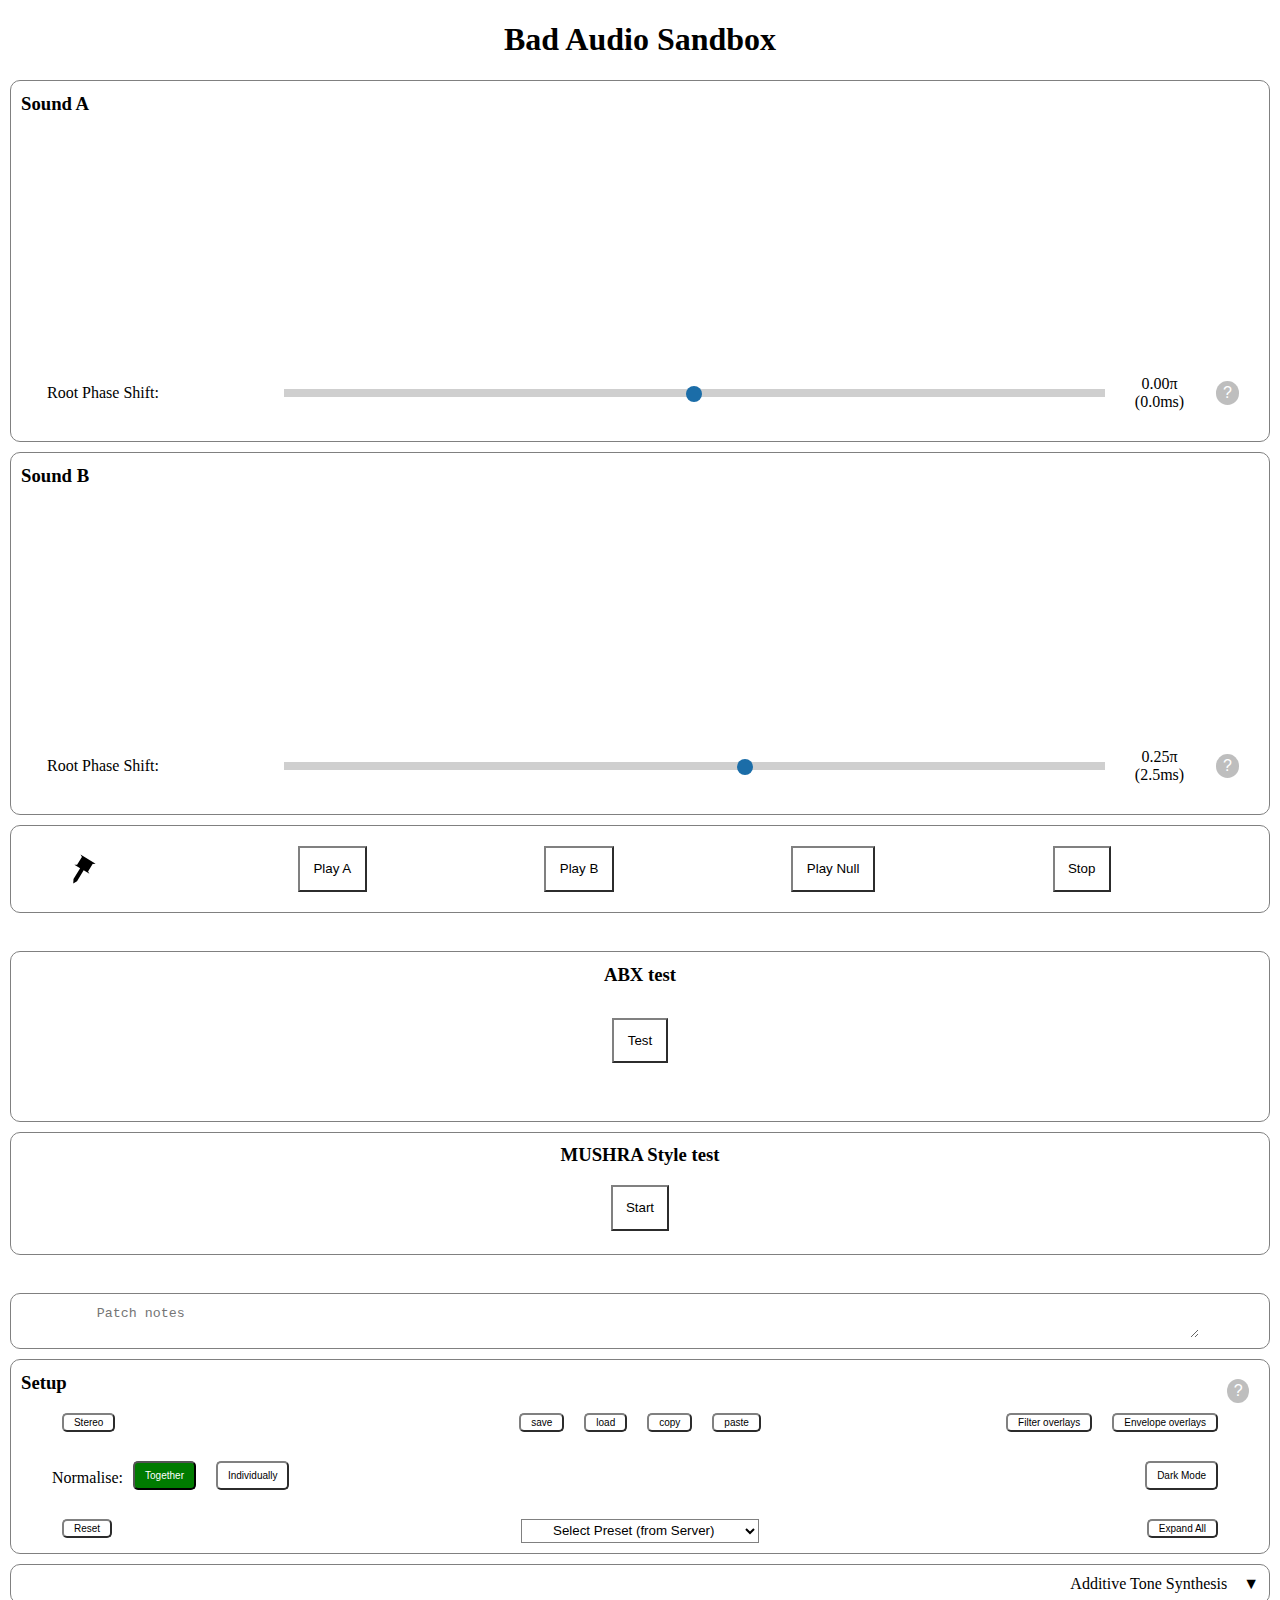
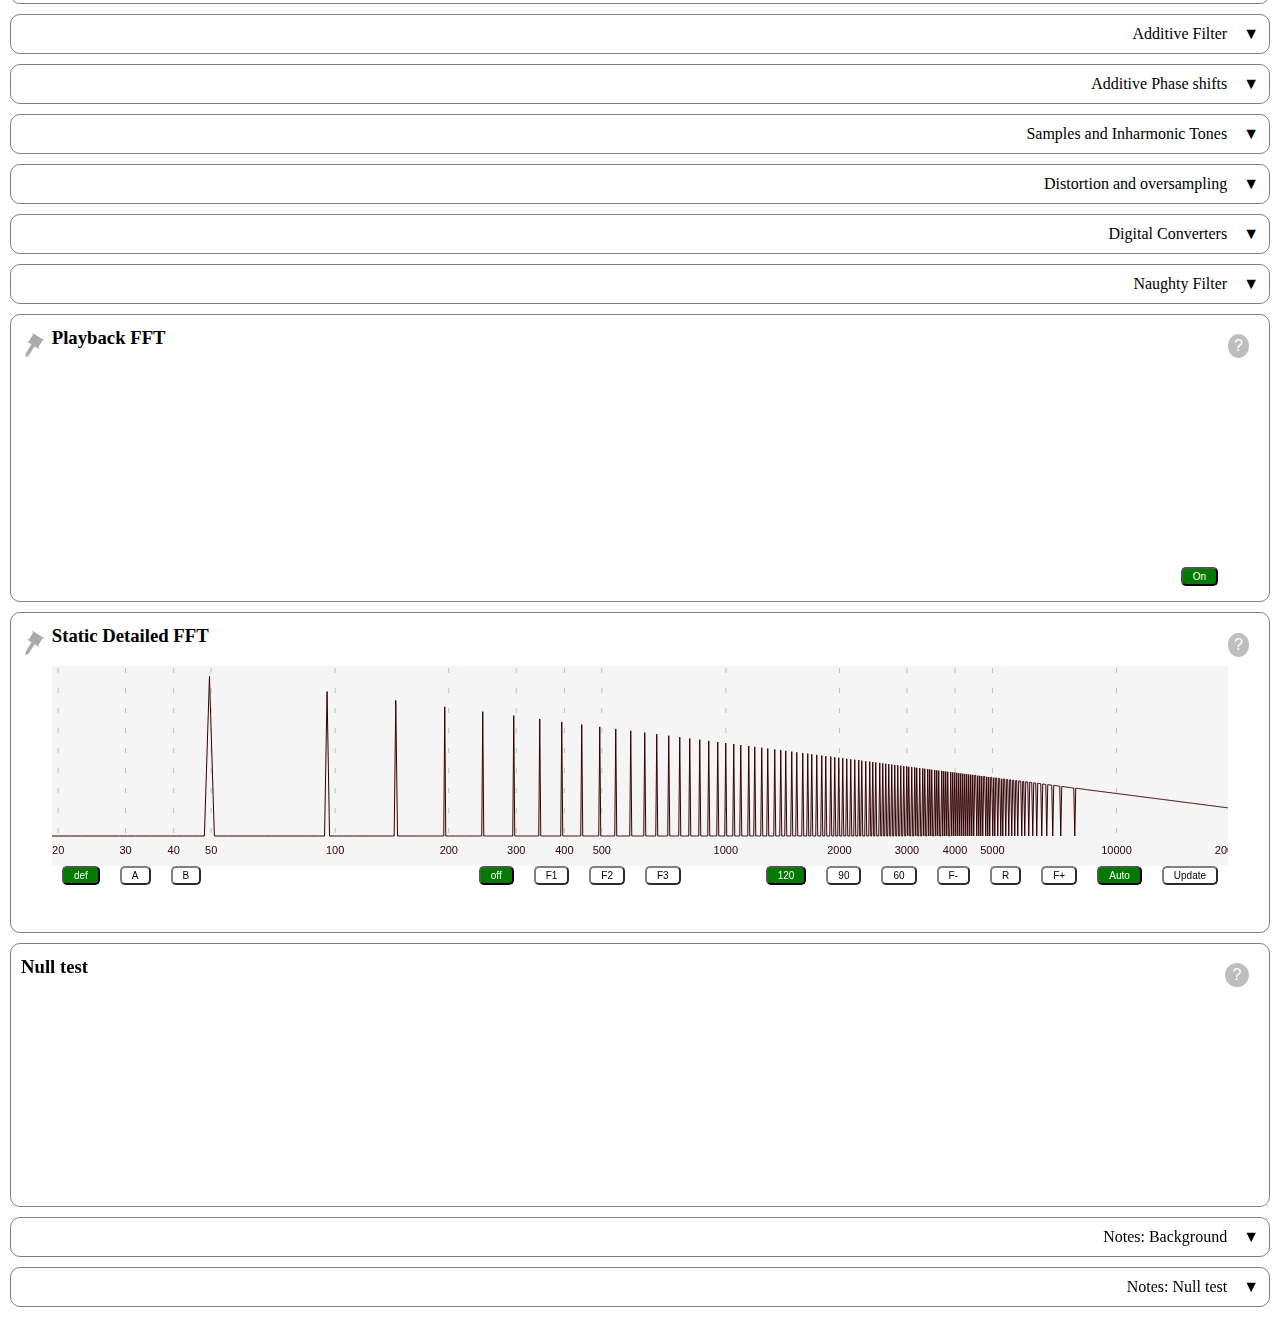
==== commit 52e99d1f: "Add reset button to GUI" ====
--- a/index.html
+++ b/index.html
@@ -274,8 +274,12 @@
                     <tr>
                         <th scope="row">Meaning</th>
                     </tr>
-                </table>   
-            </div>
+                </table>  
+                <div id="mushraTextAnalysis">
+
+                </div> 
+            </div>
+            
             <div class="presetHeader spaceTop">
                 <h3>  </h3>
                 <div class="PresetButtons">                
@@ -354,6 +358,7 @@
         </div>
         <div class ="previewButtons spaceTop">
             <div class="previewButtons previewL">
+                <button  name="zReset" class = "previewButton">Reset</button>
             </div>
             <div class="previewButtons previewC">
                 <select id="serverPresetList" title="Select Preset (Server)"></select>
--- a/style.css
+++ b/style.css
@@ -867,4 +867,8 @@
     border: 1px solid var(--text-color); 
     padding: 10px;
     text-align: center;
+}
+
+#mushraTextAnalysis{
+    overflow: scroll;
 }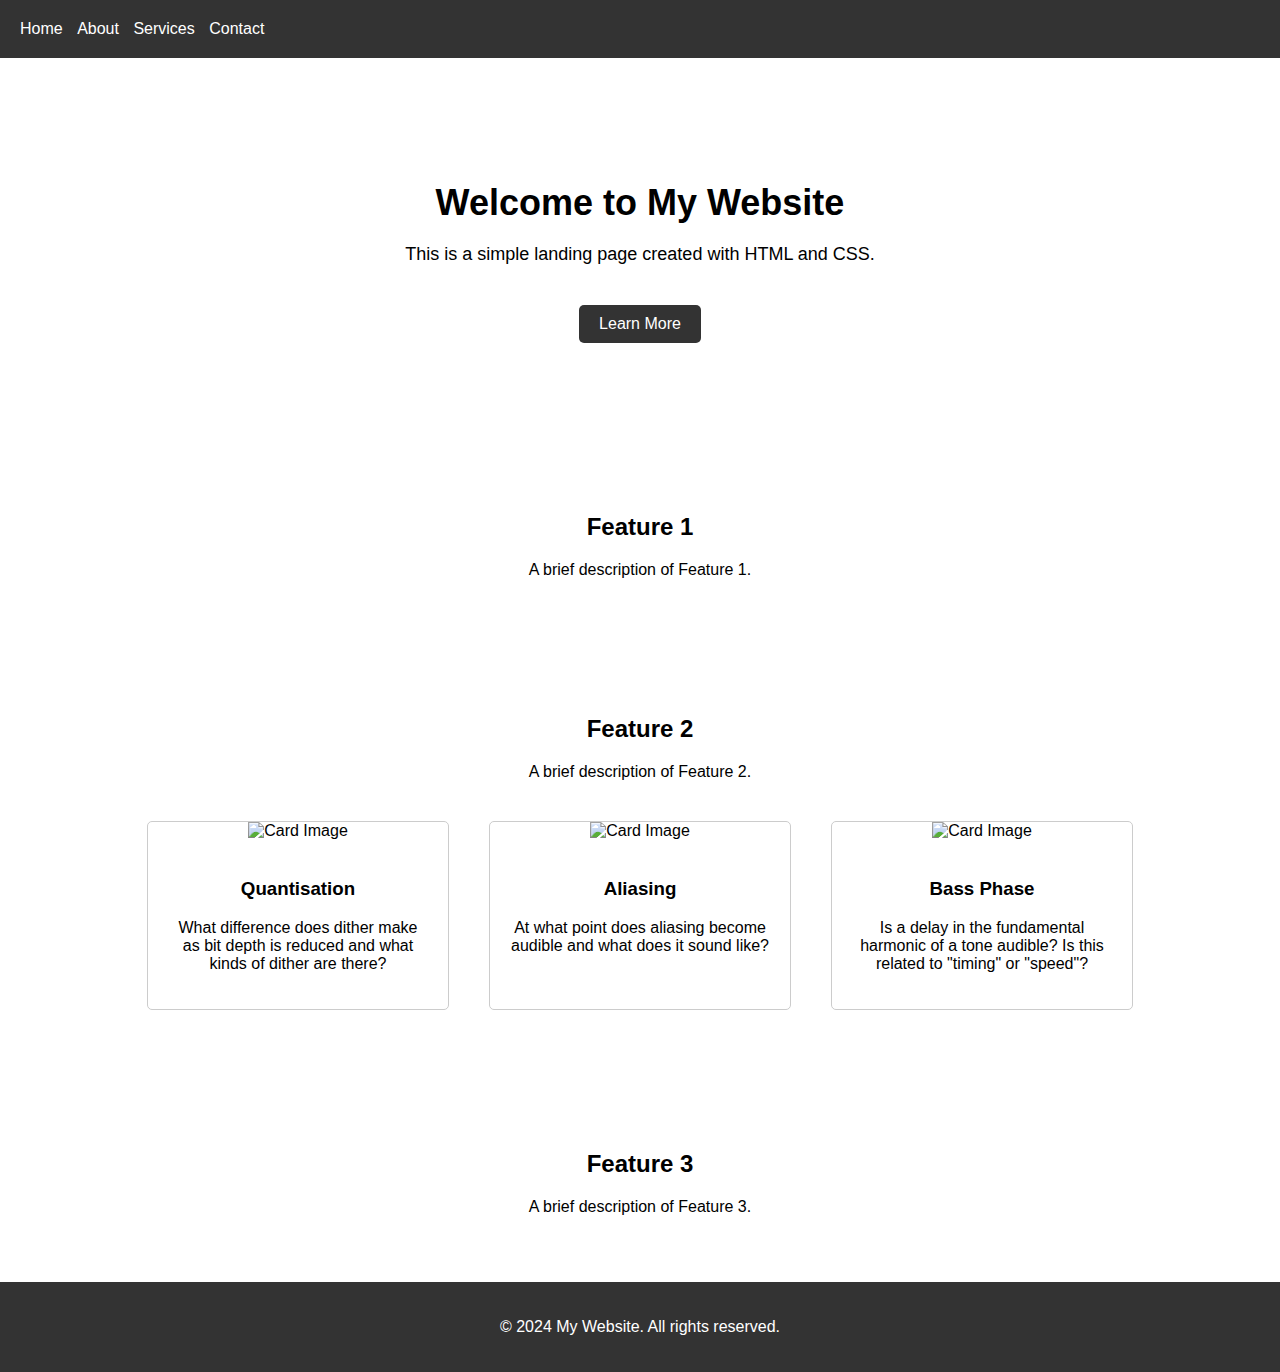
==== commit 21cba42a: "Refactored by moving all of the existing code to a subfolder and creating a landing page. Also added" ====
--- a/index.html
+++ b/index.html
@@ -3,1380 +3,75 @@
 <head>
     <meta charset="UTF-8">
     <meta name="viewport" content="width=device-width, initial-scale=1.0">
-    <title>Bad Audio Sandbox</title>
-    <link rel="stylesheet" type="text/css" href="style.css">
+    <title>My Website</title>
+    <link rel="stylesheet" href="styles.css">
 </head>
 <body>
-    <script>
-        //Pre load dark mode to avoid white flash
-        (function() {
-          let isDarkMode = localStorage.getItem('isDarkMode') === 'true';
-          document.documentElement.setAttribute('data-theme', isDarkMode ? 'dark' : 'light');
-        })();
-      </script>
-    <h1>Bad Audio Sandbox</h1>
+    <header>
+        <nav>
+            <ul>
+                <li><a href="#">Home</a></li>
+                <li><a href="#">About</a></li>
+                <li><a href="#">Services</a></li>
+                <li><a href="#">Contact</a></li>
+            </ul>
+        </nav>
+    </header>
 
-    <datalist id="ticksPlus1ZeroMinus1">
-        <option value="-1">
-        <option value="0">
-        <option value="1">
-    </datalist>
+    <main>
+        <section class="hero">
+            <h1>Welcome to My Website</h1>
+            <p>This is a simple landing page created with HTML and CSS.</p>
+            <a href="#" class="cta-button">Learn More</a>
+        </section>
 
-    <datalist id="ticksPlus2ZeroMinus2">
-        <option value="-2">
-        <option value="-1.5">
-        <option value="-1" label="-π">
-        <option value="-0.5">
-        <option value="0"  label="0">
-        <option value="0.5">
-        <option value="1"  label="π">
-        <option value="1.5">
-        <option value="2">
-    </datalist>
+        <section class="feature">
+            <h2>Feature 1</h2>
+            <p>A brief description of Feature 1.</p>
+        </section>
 
-
-
-
-    <datalist id="ticksPlus1Zero">
-        <option value="0">
-        <option value="1">
-    </datalist>
-
-    
-
-    <datalist id="ticksZero">
-        <option value="0">
-    </datalist>
-    <datalist id="ticks0half1">
-        <option value="0">
-        <option value="0.5">
-        <option value="1">
-    </datalist>
-
-
-    <div class="bordered">
-        <h3>Sound A</h3>
-        <div class="canvasBox">
-            <canvas id="waveformA"  class="waveformCanvas fullwave" width ="2000" height="500"></canvas>
-        </div>
-        <div class="testSoundControls" id="SoundASetup">
-            <h3 class="stereoLabel hideForMono">Left:</h3>
-        </div>
-        <div class="testSoundControls hideForMono" id="SoundARSetup">
-            <h3 class="stereoLabel hideForMono">Right:</h3>
-        </div>
-    </div>
-
-    <div class="bordered">
-        <h3>Sound B</h3>
-        <div class="canvasBox">
-            <canvas id="waveformB"  class="waveformCanvas fullwave" width ="2000" height="500"></canvas>
-        </div>
-        <div class="testSoundControls" id="SoundBSetup">
-            <h3 class="stereoLabel hideForMono">Left:</h3>
-        </div>
-        <div class="testSoundControls hideForMono" id="SoundBRSetup">
-            <h3 class="stereoLabel hideForMono">Right:</h3>
-        </div>
-    </div>
-
-    <!--**********************************************************************-->
-    <!--*****************        Transport           *************************-->
-    <!--**********************************************************************-->
-    <div class="canBeStickyTop stickyTop">
-        <div class="bordered">    
-            <div class="flexHeader">                           
-                <div class="pin">
-                </div>        
-                <div class="fftPlayButtons">
-                    <button class="fftPlayButton PlayA ">Play A</button>
-                    <button class="fftPlayButton PlayB">Play B</button>
-                    <button class="fftPlayButton PlayN">Play Null</button>
-                    <button class="fftPlayButton PlayS">Stop</button>
+        <section class="feature">
+            <h2>Feature 2</h2>
+            <p>A brief description of Feature 2.</p>
+            <div class="card-container">
+                <div class="card" onclick="handleCardClick('quantisation')">
+                    <img src="card-image.jpg" alt="Card Image">
+                    <div class="card-content">
+                        <h3>Quantisation</h3>
+                        <p>What difference does dither make as bit depth is reduced and what kinds of dither are there?</p>
+                    </div>
+                </div>
+                <div class="card" onclick="handleCardClick('aliasing')">
+                    <img src="card-image.jpg" alt="Card Image">
+                    <div class="card-content">
+                        <h3>Aliasing</h3>
+                        <p>At what point does aliasing become audible and what does it sound like?</p>
+                    </div>
+                </div>
+                <div class="card" onclick="handleCardClick('default')">
+                    <img src="card-image.jpg" alt="Card Image">
+                    <div class="card-content">
+                        <h3>Bass Phase</h3>
+                        <p>Is a delay in the fundamental harmonic of a tone audible? Is this related to "timing" or "speed"?</p>
+                    </div>
                 </div>
             </div>
-        </div> 
-    </div>
-    <br>
+        </section>
 
+        <section class="feature">
+            <h2>Feature 3</h2>
+            <p>A brief description of Feature 3.</p>
+        </section>
+    </main>
 
-    <!--**********************************************************************-->
-    <!--*****************  Start ABX Setup and Test  *************************-->
-    <!--**********************************************************************-->
-    <div class="bordered">
-        <div class="centerContainer">
-            <div id="abxTestContainer">
-                <h3>ABX test</h3>
-                <ol id="results"></ol>
-                <div class="abxAnswerButtons " >
-                    <div class="abxButtons">
-                        <button class="PlayA">Play A</button>
-                        <button id="play">Play X</button>
-                        <button class="PlayB">Play B</button>
-                    </div>
-                    <div class="abxButtons">
-                        <button id="buttonA">X is A</button>
-                        <button id="buttonB">X is B</button>
-                    </div>
-                </div>
-                <div class="abxTestButtons show">
-                    <button id="abxTest" class="testCenter">Test</button>
-                </div>
-                <p id="stats" class="testCenter"></p>
-                <br>
-                <button id="resetTest"  class="testCenter" style="display: none;">Reset Test</button>
-            </div>
-        </div>
-    </div>
+    <footer>
+        <p>&copy; 2024 My Website. All rights reserved.</p>
+    </footer>
 
-    <!--**********************************************************************-->
-    <!--*******************  End ABX Setup and Test  *************************-->
-    <!--**********************************************************************-->
-
-
-
-    
-    <!--**********************************************************************-->
-    <!--*****************        MUSHRA Test         *************************-->
-    <!--**********************************************************************-->
-    <div class="bordered">
-        <div class="centerContainer">
-            <div id="abxTestContainer">
-                <h3>MUSHRA Style test</h3>
-                <button id="mushraTest" class="testCenter">Start</button>
-            </div>
-        </div>
-    </div>
-    
-    <div id="mushraModalBackground" class="mushraModalBackground">
-
-
-        <!--*******************Mushra Test form********************-->
-        <div id="mushraModal" class="mushraModal bordered">
-            <div class="presetHeader">
-                <h3>MUSHRA-like Testing</h3>
-                <div class="PresetButtons">            
-                </div>
-                <span class="help-icon">?</span>
-                <div class="help-popup">
-                    <p>A MUSHRA inspired test, a methodology which is supposed to address some of the issues with ABX testing.</p>
-                    <p>Sound A is considered the reference and Sound B should be set so that the quality difference is clearly but just audible.</p>
-                    <p>Several sounds are created varying between A and b, as well as an "anchor" sound that is reduce quality.</p>
-                    <p>Rank each sound according to the perceived quality.</p>
-                    <p>The graph is for feedback that a sound is playing but noise is deliberately added to obscure the waveforms, so they won't match.</p>
-                    <p>This is only a proof of concept and isn't meant for serious scientific research.</p>
-                    <p><a href="https://en.wikipedia.org/wiki/MUSHRA">https://en.wikipedia.org/wiki/MUSHRA</a> </p>
-                    <p><a href="https://www.itu.int/dms_pubrec/itu-r/rec/bs/R-REC-BS.1534-3-201510-I!!PDF-E.pdf">https://www.itu.int/dms_pubrec/itu-r/rec/bs/R-REC-BS.1534-3-201510-I!!PDF-E.pdf</a> </p>
-                </div>
-            </div>
-            <div class="canvasBox">
-                <canvas id="mushraOutputCanvas" width ="2000" height="100"></canvas>
-            </div>
-            <div class="vertical-slider-container blurredDisabled">
-                <div id="mGroup0" class="vSlideGroup">
-                    <button>A</button>
-                    <p class="score">Score</p>
-                    <div class="mScale">
-                        <p class="mValue"><span>100</span></p>
-                        <p>Excellent</p>
-                        <p class="mValue"><span>80</span></p>
-                        <p>Good</p>
-                        <p class="mValue"><span>60</span></p>
-                        <p>Fair</p>
-                        <p class="mValue"><span>40</span></p>
-                        <p>Poor</p>
-                        <p class="mValue"><span>20</span></p>
-                        <p>Bad</p>
-                        <p class="mValue"><span>0</span></p>
-                    </div>
-                </div>
-                <div id="mGroup1" class="vSlideGroup">
-                    <button>Play</button>
-                    <label for="mSlider1" class="score">100</label>
-                    <input id="mSlider1" type="range" min="0" max="100" value="50" class="vertSlider">
-                </div>
-                <div id="mGroup2" class="vSlideGroup">
-                    <button>Play</button>
-                    <label for="mSlider2" class="score">100</label>
-                    <input id="mSlider2" type="range" min="0" max="100" value="50" class="vertSlider">
-                </div>
-                <div id="mGroup3" class="vSlideGroup">
-                    <button>Play</button>
-                    <label for="mSlider3" class="score">100</label>
-                    <input id="mSlider3" type="range" min="0" max="100" value="50" class="vertSlider">
-                </div>
-                <div id="mGroup4" class="vSlideGroup">
-                    <button>Play</button>
-                    <label for="mSlider4" class="score">100</label>
-                    <input id="mSlider4" type="range" min="0" max="100" value="50" class="vertSlider">
-                </div>
-                <div id="mGroup5" class="vSlideGroup ">
-                    <button>Play</button>
-                    <label for="mSlider5" class="score">100</label>
-                    <input id="mSlider5" type="range" min="0" max="100" value="50" class="vertSlider">
-                </div>
-                <div id="mGroup6" class="vSlideGroup">
-                    <button>Play</button>
-                    <label for="mSlider6" class="score">100</label>
-                    <input id="mSlider6" type="range" min="0" max="100" value="50" class="vertSlider">
-                </div>
-            </div>
-            <div class="presetHeader spaceTop">
-                <h3></h3>
-                <div class="PresetButtons">                
-                    <button id="startMushra">Start</button>
-                    <button id="nextMushra">Next</button>
-                    <button id="pauseMushra">Pause</button>
-                    <button id="resultsMushra">Results</button>
-                </div>
-                <h3>  </h3>
-            </div>
-            <div class="presetHeader spaceTop">
-                <h3>  </h3>
-                <div class="PresetButtons">                
-                    <!-- <button id="reportMushra">report</button> -->
-                    <button class="closeMushra">Close</button>
-                </div>
-                <h3>  </h3>
-            </div>
-
-        </div>
-
-
-
-        <!--*******************Mushra results analysis********************-->
-        <div id="mushraResultsModal" class="mushraModal bordered" >
-            <div class="presetHeader">
-                <h3>MUSHRA-like Testing - Results </h3>
-                <div class="PresetButtons">            
-                </div>
-                <span class="help-icon">?</span>
-                <div class="help-popup">
-                    <p>A MUSHRA inspired test, a methodology which is supposed to address some of the issues with ABX testing.</p>
-                    <p>The heat map show's where your scores were, the black dots show the mean score. </p>
-                    <p>The thin blue line is the line of best fit. The wide band shows the expected line.</p>
-                    <p>More analysis metrics are being considered....</p>
-                    <p><a href="https://en.wikipedia.org/wiki/MUSHRA">https://en.wikipedia.org/wiki/MUSHRA</a> </p>
-                    <p><a href="https://www.itu.int/dms_pubrec/itu-r/rec/bs/R-REC-BS.1534-3-201510-I!!PDF-E.pdf">https://www.itu.int/dms_pubrec/itu-r/rec/bs/R-REC-BS.1534-3-201510-I!!PDF-E.pdf</a> </p>
-                </div>
-            </div>
-            <div class="canvasBox">
-                <canvas id="mushraResultCanvas" width ="2000" height="100"></canvas>
-            </div>
-            <div id="mushraTableContainer" class="spaceTop">
-                <table id="mushraResultsTable">
-                    <tr>
-                        <th scope="row">Sound</th>
-                    </tr>
-                    <tr>
-                        <th scope="row">P-Value</th>
-                    </tr>
-                    <tr>
-                        <th scope="row">Meaning</th>
-                    </tr>
-                </table>  
-                <div id="mushraTextAnalysis">
-
-                </div> 
-            </div>
-            
-            <div class="presetHeader spaceTop">
-                <h3>  </h3>
-                <div class="PresetButtons">                
-                    <!-- <button id="reportMushra">report</button> -->
-                    <button class="closeMushra">Close</button>
-                </div>
-                <h3>  </h3>
-            </div>
-        </div>
-
-
-    </div>
-
-
-    
-    <!--**********************************************************************-->
-    <!--*****************        Notes               *************************-->
-    <!--**********************************************************************-->
-
-    <br>
-    <div class="bordered">
-        <div class ="previewButtons">
-            <div class="previewButtons"> 
-                <label for="notesEdit"></label>
-                <textarea id="notesEdit" placeholder="Patch notes"></textarea>
-            </div>
-        </div>
-    </div>
-    
-    <!--**********************************************************************-->
-    <!--*****************        Setup               *************************-->
-    <!--**********************************************************************-->
-
-    <div class="bordered">
-        <div class="presetHeader">
-            <h3>Setup </h3>
-            <div class="PresetButtons"></div>
-            <span class="help-icon">?</span>
-            <div class="help-popup">
-                <p>Turn on Stereo to investigate how differences between the sounds reaching each ear are perceived. </p>
-                <p>Normalise, either looking at A and B 'together' and scaling by the same amount, keeping relative levels the same or 'individually' so they are at the same volume. 
-                    If you are testing phase changes, then together will keep all harmonics at the same level. But if you are testing distortion, then levels may need to be the same.
-                </p>
-                    <p>You can also load and save set ups (patches) to share or repeat later. 
-                    There are a few example patches to fetch and try out.</p>
-                
-                <p><a href="#Notes1">Background info and explanations</a> </p>
-            </div>
-        </div>
-        <div class ="previewButtons">
-            <div class="previewButtons previewL">
-                <button name="sStereo" class = "previewButton">Stereo</button>
-            </div>
-            <div class="previewButtons previewC">
-                <button name="xSave" class = "previewButton showDown">save</button>
-                <button name="xLoad" class = "previewButton showDown">load</button>
-                <button name="xCopy" class = "previewButton showDown">copy</button>
-                <button name="xPaste" class = "previewButton showDown">paste</button>
-            </div>
-            <div class="previewButtons">
-                <button name="wShowF" class = "previewButton">Filter overlays</button>
-                <button name="wShowEG" class = "previewButton">Envelope overlays</button>
-            </div>
-        </div>
-        <div class ="previewButtons spaceTop">
-            <div class="previewButtons previewL">
-                <p>Normalise:</p>
-                <button name="NormLoudest" class = "previewButton">Together</button>
-                <button name="NormIndy" class = "previewButton">Individually</button>
-            </div>
-            <div class="previewButtons previewC">
-            </div>
-            <div class="previewButtons">
-                <button id="theme-switch" name="theme" class = "previewButton">Dark Mode</button>
-            </div>
-        </div>
-        <div class ="previewButtons spaceTop">
-            <div class="previewButtons previewL">
-                <button  name="zReset" class = "previewButton">Reset</button>
-            </div>
-            <div class="previewButtons previewC">
-                <select id="serverPresetList" title="Select Preset (Server)"></select>
-            </div>
-            <div class="previewButtons">
-                <button id="globalToggle" name="expander" class = "previewButton">Expand All</button>
-            </div>
-        </div>
-    </div>
-    
-
-    <!--**********************************************************************-->
-    <!--*****************        Additive Tone       *************************-->
-    <!--**********************************************************************-->
-
-    <div class="bordered" id="CommonSettings">
-        <div class="collapsible-header"><span class="header-text">Additive Tone Synthesis</span><span class="chevron">&#x25BC;</span></div>
-        <div class="collapsible-content">
-            <h3>Additive Tone Synthesis</h3>
-            <div class="slider-container">
-                <label for="freq">Frequency:</label>
-                <input type="range" id="freq" name="frequency" min="20" max="2000" step="1" value="50">
-                <output  class="valueSpan" name="frequency">50Hz</output>
-                <span class="help-icon">?</span>
-                <div class="help-popup">Frequency of first harmonic (fundamental)</div>
-            </div>
-            <div class="slider-container">
-                <label for="freqFine">Frequency (fine):</label>
-                <input type="range" id="freqFine" name="frequencyFine" min="-5" max="5" step="0.01" value="0">
-                <output  class="valueSpan" name="frequencyFine">0Hz</output>
-                <span class="help-icon">?</span>
-                <div class="help-popup">Fine adjust for frequency</div>
-            </div>
-
-            
-            <div class="presetHeader topSpaced">
-                <h4>Harmonic Series</h4>
-                <div id="wavePresetButtons" class="PresetButtons"></div>
-                <span class="help-icon">?</span>
-                <div class="help-popup">Additive synthesis of the basic tone, so basically, building it from sine-waves. The preview shows a single cycle of the wave, the harmonics and phases used are shown in the graph (this is not an FFT).
-                </div>
-            </div>
-            <div class="slider-container">
-                <label for="balance">Balance (1st↔higher):</label>
-                <input type="range" id="balance" name="balance" min="-1" max="1" step="0.001" value="0" list="ticksPlus1ZeroMinus1">
-                <output class="valueSpan" name="balance">same</output>
-                <span class="help-icon">?</span>
-                <div class="help-popup">Controls the balance between the first harmonic and the others.</div>
-            </div>
-            <div class="slider-container">
-                <label for="even">Even Level:</label>
-                <input type="range" id="even" name="evenLevel" min="-1" max="1" step="0.1" value="-1" class="mid-slider" list="ticksPlus1ZeroMinus1">
-                <label for="evenAlt"  class="flipLabel">Alt Amt:</label>
-                <input type="range" id="evenAlt" name="evenAlt" min="0" max="1" step="0.1" value="0" class="short-slider" list="ticksPlus1Zero">
-                <output class="valueSpan" name="even">-1</output>
-                <span class="help-icon">?</span>
-                <div class="help-popup">First slider controls the level and polarity of the harmonics. The second slider controls how much the polarity alternates, full on will alternate polarity for each harmonic added. </div>
-            </div>
-            <div class="slider-container">
-                <label for="evenFalloff">Even Fall off:</label>
-                <input type="range" id="evenFalloff" name="evenFalloff" min="1" max="2" step="0.1" value="1.8">
-                <output class="valueSpan" name="evenFalloff">1/n<sup>1.8</sup></output>
-                <span class="help-icon">?</span>
-                <div class="help-popup">Controls how loud higher harmonics are. For even harmonics, 1/n is typical of sawtooth waves.</div>
-            </div>
-
-            <div class="slider-container">
-                <label for="odd">Odd Level:</label>
-                <input type="range" id="odd" name="oddLevel" min="-1" max="1" step="0.1" value="1" class="mid-slider" list="ticksPlus1ZeroMinus1">
-                <label for="oddAlt"  class="flipLabel">Alt Amt:</label>
-                <input type="range" id="oddAlt" name="oddAlt" min="0" max="1" step="0.1" value="0" class="short-slider" list="ticksPlus1Zero">
-                <output class="valueSpan" name="odd">1</output>
-                <span class="help-icon">?</span>
-                <div class="help-popup">First slider controls the level and polarity of the harmonics. The second slider controls how much the polarity alternates, full on will alternate polarity for each harmonic added. </div>
-            </div>
-            <div class="slider-container">
-                <label for="oddFalloff">Odd Fall off:</label>
-                <input type="range" id="oddFalloff" name="oddFalloff" min="1" max="2" step="0.1" value="1.8">
-                <output class="valueSpan" name="oddFalloff">1/n<sup>1.8</sup></output>
-                <span class="help-icon">?</span>
-                <div class="help-popup">Controls how loud higher harmonics are. For odd harmonics, 1/n is typical of square and sawtooth waves, 1/n^2 is like a triangle wave.</div>
-            </div>
-            <div class="slider-container">
-                <label for="SineToCos">Phase at t=0</label>
-                <input type="range" id="SineToCos" name="sinCos" min="-1" max="1" step="0.1" value="0" class="longish-slider" list="ticksPlus1ZeroMinus1">
-                <output class="valueSpan longOut" name="sinCos">0</output>
-                <span class="help-icon">?</span>
-                <div class="help-popup">A fixed phase offset for all harmonics, adjust the phase of waves at t=0. Needed for pulse waves</div>
-            </div>
-            <div class="slider-container">
-                <label for="altW">Alternation Freq:</label>
-                <input type="range" id="altW" name="altW" min="0" max="1" step="0.05" value="0.5" class="longish-slider" list="ticks0half1">
-                <output class="valueSpan longOut" name="altW">0</output>
-                <span class="help-icon">?</span>
-                <div class="help-popup">How often the polarity alternates as harmonics are added, the polarity. Usually at 2 to when set of harmonics to alternate (eg triangle). Equivalent to the duty cycle when set up for a pulse wave and values other than 2 used.</div>
-            </div>
-            <div class="slider-container">
-                <label for="altOffset">Alternation Offset:</label>
-                <input type="range" id="altOffset" name="altOffset" min="-1" max="1" step="0.1" value="0.0" class="longish-slider" list="ticksPlus1ZeroMinus1">
-                <output class="valueSpan longOut" name="altOffset">0</output>
-                <span class="help-icon">?</span>
-                <div class="help-popup">Adjusts where the positive, negative and zero values of the alternations falls. When at zero, with Alternation Freq set to 2, the alternations fall on odd harmonics. Change to +/-1 to fall on even harmonics.</div>
-            </div>   
-            <div class="slider-container">
-                <label for="aliasing">Aliasing:</label>
-                <input type="range" id="aliasing" name="aliasing" min="0" max="2" step="0.1" value="0.0" class="longish-slider" list="ticksPlus1Zero">
-                <output class="valueSpan longOut" name="aliasing">0</output>
-                <span class="help-icon">?</span>
-                <div class="help-popup">Continue to add harmonics past the Nyquist limit to create deliberate aliasing. The level of the harmonic takes into account the settings in the Additive Filter section. It's as if the ADC is after this filter</div>
-            </div>      
-            <div class="canvasBox">
-                <canvas id="wavePreview"  width ="2000" height="500"></canvas>
-            </div>
-            <div class ="previewButtons">
-                <div class="previewButtons previewL">
-                    <button name="PD" class = "previewButton">def</button>
-                    <button name="PA" class = "previewButton hideForStereo">A</button>
-                    <button name="PB" class = "previewButton hideForStereo">B</button>
-                    <button name="PA" class = "previewButton hideForMono">A-L</button>
-                    <button name="PAR" class = "previewButton hideForMono">A-R</button>
-                    <button name="PB" class = "previewButton hideForMono">B-L</button>
-                    <button name="PBR" class = "previewButton hideForMono">B-R</button>
-                </div>
-                <div class="previewButtons previewC">
-                    <button name="F0" class = "previewButton">off</button>
-                    <button name="F1" class = "previewButton">F1</button>
-                    <button name="F2" class = "previewButton">F2</button>
-                    <button name="F3" class = "previewButton">F3</button>
-                </div>
-
-                <div class="previewButtons">
-                    <button name="HFull" class = "previewButton">Full</button>
-                    <button name="HPhase" class = "previewButton">Φ</button>
-                    <button name="HPolarity" class = "previewButton">+/-</button>
-                </div>
-            </div>
-
-            <div class="presetHeader topSpaced">
-                <h4>Envelope</h4>
-                <div id="envelopPresetButtons" class="PresetButtons"></div>
-                <span class="help-icon">?</span>
-                <div class="help-popup">The envelope applied to the sound. The whole envelope is smoothed by a low pass filter.</div>
-            </div>
-            <div class="slider-container">
-                <label for="attack">Attack:</label>
-                <input type="range" id="attack" name="attack" min="0.001" max="0.2" step="0.001" value="0.005">
-                <output class="valueSpan" name="attack">0.005s</output>
-                <span class="help-icon">?</span>
-                <div class="help-popup">Controls the time for the linear attack part of the envelope</div>
-            </div>
-
-            <div class="slider-container">
-                <label for="hold">Hold:</label>
-                <input type="range" id="hold" name="hold" min="0.00" max="1" step="0.01" value="0.0">
-                <output class="valueSpan" name="hold">0s</output>
-                <span class="help-icon">?</span>
-                <div class="help-popup">Controls the time held at maximum between attack and decay</div>
-            </div>
-
-            <div class="slider-container">
-                <label for="decay">Decay:</label>
-                <input type="range" id="decay" name="decay" min="0.01" max="2" step="0.01" value="0.4">
-                <output class="valueSpan" name="decay">0.4s</output>
-                <span class="help-icon">?</span>
-                <div class="help-popup">Controls the time for the exponential decay part of the envelope to fall to -60db</div>
-            </div>
-
-            <div class="slider-container">
-                <label for="envelopeFilter">Smoothing:</label>
-                <input type="range" id="envelopeFilter" name="envelopeFilter" min="0" max="1000" step="10" value="150">
-                <output class="valueSpan" name="envelopeFilter">150</output>
-                <span class="help-icon">?</span>
-                <div class="help-popup">Controls the cut-off of the low pass filter which smooths the envelope. 0=off, 1000 = very very low cut-off frequency</div>
-            </div>
-        </div>
-    </div>
-
-
-    <!--**********************************************************************-->
-    <!--*****************        Additive Filter     *************************-->
-    <!--**********************************************************************-->
-    <div class="bordered" id="FilterSetup">
-        <div class="collapsible-header"><span class="header-text">Additive Filter</span><span class="chevron">&#x25BC;</span></div>
-        <div class="collapsible-content">
-            <div class="presetHeader">
-                <h3>Additive Filter</h3>
-                <div id="filterPresetButtons" class="PresetButtons"></div>
-                <span class="help-icon">?</span>
-                <div class="help-popup">This is an additive simulation of a filter using, is it actually just controlling the levels of the sine-waves being added together. There is no phase change introduced, it is intended to help control the frequency content of the sample and vary it over time using the envelope.</div>
-            </div>
-
-            <div class="slider-container">
-                <label for="filterSlope">Filter Slope</label>
-                <input type="range" id="filterSlope" name="filterSlope" min="0" max="96" step="1" value="12" list="ticksZero">
-                <output class="valueSpan" name="filterSlope">12db/octave</output>
-                <span class="help-icon">?</span>
-                <div class="help-popup">Slope of filter after cut-off</div>
-            </div>
-
-            <div class="slider-container">
-                <label for="filterF1">Frequency f1:</label>
-                <input type="range" id="filterF1" name="filterF1" min="0" max="10" step="0.01" value="10">
-                <output class="valueSpan" name="filterF1">20000Hz</output>
-                <span class="help-icon">?</span>
-                <div class="help-popup">Start frequency of filter</div>
-            </div>
-
-            <div class="slider-container">
-                <label for="filterF2">Frequency f2:</label>
-                <input type="range" id="filterF2" name="filterF2" min="0" max="10" step="0.01" value="10">
-                <output class="valueSpan" name="filterF2">20000Hz</output>
-                <span class="help-icon">?</span>
-                <div class="help-popup">Hold (or end of attack) frequency of filter</div>
-            </div>
-
-            <div class="slider-container">
-                <label for="filterF3">Frequency f3:</label>
-                <input type="range" id="filterF3" name="filterF3" min="0" max="10" step="0.01" value="10">
-                <output class="valueSpan" name="filterF3">20000Hz</output>
-                <span class="help-icon">?</span>
-                <div class="help-popup">End frequency of filter</div>
-            </div>
-
-            <div class="slider-container">
-                <label for="attackF">Attack (f1→f2):</label>
-                <input type="range" id="attackF" name="attackF" min="0.001" max="0.2" step="0.001" value="0.005">
-                <output class="valueSpan" name="attackF">0.005s</output>
-                <span class="help-icon">?</span>
-                <div class="help-popup">Controls the time for the linear (in frequency) attack of filter envelope</div>
-            </div>
-
-            <div class="slider-container">
-                <label for="holdF">Hold (f2):</label>
-                <input type="range" id="holdF" name="holdF" min="0.00" max="1" step="0.01" value="0.0">
-                <output class="valueSpan" name="holdF">0s</output>
-                <span class="help-icon">?</span>
-                <div class="help-popup">Controls the time filter held at maximum between attack and decay</div>
-            </div>
-
-            <div class="slider-container">
-                <label for="decayF">Decay (f2→f3):</label>
-                <input type="range" id="decayF" name="decayF" min="0.01" max="2" step="0.01" value="0.4">
-                <output class="valueSpan" name="decayF">0.4s</output>
-                <span class="help-icon">?</span>
-                <div class="help-popup">Controls the time for the linear (in frequency) decay of filter envelope</div>
-            </div>
-        </div>
-
-    </div>
-
-
-    <!--**********************************************************************-->
-    <!--*****************        Additive Phase Shift  ***********************-->
-    <!--**********************************************************************-->
-
-    <div class="bordered" id="TestSetup">
-        <div class="collapsible-header"><span class="header-text">Additive Phase shifts</span><span class="chevron">&#x25BC;</span></div>
-        <div class="collapsible-content">
-            <div class="presetHeader">
-                <h3>Additive Phase shifts </h3>
-                <div class="PresetButtons"></div>
-                <span class="help-icon">?</span>
-                <div class="help-popup">Controls how and by how much the phase of the first harmonic is shifted and also if harmonics are shifted, too.</div>
-            </div>
-            <h4>Root Phase shift</h4>
-            <div class="slider-container">
-                <label for="rootPhaseDelay">Root Phase Shift:</label>
-                <input type="range" id="rootPhaseDelay" name="rootPhaseDelay" min="-2" max="2" step="0.05" value="0" list="ticksPlus2ZeroMinus2">
-                <output class="valueSpan" name="rootPhaseDelay">0π (0ms)</output>
-                <span class="help-icon">?</span>
-                <div class="help-popup">Phase delay of first harmonic for Sound A. Affects 2nd harmonic according to settings in common section.</div>
-            </div>
-
-            <h4>Envelope Mode</h4>
-            <div class="slider-container">
-                <label for="envMode"   class="modeLabel modeLabelLeft">Delay envelope with phase-shift</label>
-                <input type="range" id="envMode" name="envMode" min="1" max="2" step="1" value="1" class="short-slider">
-                <span   class="modeLabel modeLabelRight">Fixed envelope for all harmonics</span>
-                <span class="help-icon">?</span>
-                <div class="help-popup">Controls whether the envelope of a each harmonic is shifted so the it starts with phase=0 of the harmonic or if all harmonics start at the same time but with shifted phases</div>
-            </div>
-
-            <h4>Higher harmonic shift</h4>
-            <div class="slider-container">
-                <label for="second">Relative Phase delay:</label>
-                <input type="range" id="second" name="higherHarmonicRelativeShift" min="0" max="1" step="0.1" value="0"  list="ticksPlus1Zero">
-                <output class="valueSpan" name="higherHarmonicRelativeShift">0</output>
-                <span class="help-icon">?</span>
-                <div class="help-popup">Controls how much the higher harmonics (if present) are delayed. It is relative to amount of phase delay on the first harmonic. 0 means no delay and 1 means same phase delay as first harmonic.</div>
-            </div>
-        </div>
-    </div>
-
-
-    <!--**********************************************************************-->
-    <!--*****************    Samples and Inharmonics   ***********************-->
-    <!--**********************************************************************-->
-    <div class="bordered" id="SampleSetup">
-        <div class="collapsible-header"><span class="header-text">Samples and Inharmonic Tones</span><span class="chevron">&#x25BC;</span></div>
-        <div class="collapsible-content">
-            <div class="presetHeader">
-                <h3>Samples and Inharmonics</h3>
-                <div id="samplePresets" class="PresetButtons"></div>
-                <span class="help-icon">?</span>
-                <div class="help-popup">
-                    <p>Selection of sampled waveforms which can be used instead of or mixed in with the additive waveform.</p>
-                    <p>The waveform is mixed in after the additive process synthesis stage. So all stages below this, including distortion and digital processing affect the sample, too.</p>
-                    <p>Waveforms were created in Cubase using included samples together with various plugin instruments and effects.</p>
-                    <p>There are also a range of tones which can be added to investigate intermodulation and other effects.</p>
-                </div>
-            </div>
-            <div class ="previewButtons bottomSpaced">
-                <div class="previewButtons previewL">
-                </div>
-                <div class="previewButtons previewC">
-                    <select id="serverWaveList" title="Select Sample wave"></select>
-                </div>
-                <div class="previewButtons">
-                </div>
-            </div>
-            <div class="slider-container">
-                <label for="sampleMix"><b>Additive-Sample Mix:</b></label>
-                <input type="range" id="sampleMix" name="sampleMix" min="0" max="1" step="0.01" value="0" list="ticks0half1">
-                <output class="valueSpan" name="sampleMix">0%</output>
-                <span class="help-icon">?</span>
-                <div class="help-popup">
-                    <p>Mix of generated Additive Waveform and the specified sample.</p>
-                </div>
-            </div>
-            <div class="slider-container bottomSpaced">
-                <label for="sampleTrim"><b>Sample Trim:</b></label>
-                <input type="range" id="sampleTrim" name="sampleTrim" min="-12" max="12" step="0.1" value="0"  list="ticksZero">
-                <output class="valueSpan" name="sampleTrim">0db</output>
-                <span class="help-icon">?</span>
-                <div class="help-popup">
-                    <p>Adjust the level of the sample.</p>
-                    <p>The final output is normalised according to the normalisation settings to prevent unintended clipping.</p>
-                </div>
-            </div>
-
-            <div class="presetHeader">
-                <h3>Inharmonics</h3>
-                <div id="inharmonicPresets" class="PresetButtons"></div>
-                <span class="help-icon">?</span>
-                <div class="help-popup">
-                    <p>Controls to add audio range sine-wave tones which can be added to investigate intermodulation distortion. </p>
-                    <p>The frequency can be unrelated to the main tone or a ratio defined by the different scales.</p>
-                    <p>The envelope is the same as used for the additive synthesis, even if a sampled waveform is used.</p>
-                </div>
-            </div>
-            <div class="slider-container">
-                <label for="inharmonicAFrequency">A (Frequency):</label>
-                <input type="range" id="inharmonicAFrequency" name="inharmonicAFrequency" min="20" max="2000" step="1" value="1000" class="mid-slider" list="ticksPlus1Zero">
-                <label for="inharmonicALevel"  class="flipLabel">Level:</label>
-                <input type="range" id="inharmonicALevel" name="inharmonicALevel" min="-91" max="0" step="1" value="-91" class="short-slider" list="ticksPlus1Zero">
-                <output class="valueSpan" name="inharmonicA">-1</output>
-                <span class="help-icon">?</span>
-                <div class="help-popup">Level and frequency of a tone, A, mixed in to the main sound. Frequency set directly. </div>
-            </div>
-            <div class="slider-container">
-                <label for="inharmonicBSemitones">B (Equal Temper.):</label>
-                <input type="range" id="inharmonicBSemitones" name="inharmonicBSemitones" min="1" max="11" step="1" value="1" class="mid-slider" list="ticksPlus1ZeroMinus1">
-                <label for="inharmonicBLevel"  class="flipLabel">Level:</label>
-                <input type="range" id="inharmonicBLevel" name="inharmonicBLevel" min="-91" max="0" step="1" value="-91" class="short-slider" list="ticksPlus1Zero">
-                <output class="valueSpan" name="inharmonicB">-1</output>
-                <span class="help-icon">?</span>
-                <div class="help-popup">Level and pitch of a tone, B, mixed in to the main sound. The pitch is set in semitones according to Equal temperament scale. </div>
-            </div>
-            <div class="slider-container">
-                <label for="inharmonicCSemitones">C (Just Intonation):</label>
-                <input type="range" id="inharmonicCSemitones" name="inharmonicCSemitones" min="1" max="11" step="1" value="1" class="mid-slider" list="ticksPlus1ZeroMinus1">
-                <label for="inharmonicCLevel"  class="flipLabel">Level:</label>
-                <input type="range" id="inharmonicCLevel" name="inharmonicCLevel" min="-91" max="0" step="1" value="-91" class="short-slider" list="ticksPlus1Zero">
-                <output class="valueSpan" name="inharmonicC">off</output>
-                <span class="help-icon">?</span>
-                <div class="help-popup">Level and pitch of a tone, B, mixed in to the main sound. The pitch is set in semitones according to Ptolemy's intense diatonic scale. </div>
-            </div>
-
-            <div class="slider-container">
-                <label for="inharmonicNoiseColour">Noise (white/pink):</label>
-                <input type="range" id="inharmonicNoiseColour" name="inharmonicNoiseColour" min="0" max="1" step="0.1" value="0" class="mid-slider" list="ticksPlus1ZeroMinus1">
-                <label for="inharmonicNoiseLevel"  class="flipLabel">Level:</label>
-                <input type="range" id="inharmonicNoiseLevel" name="inharmonicNoiseLevel" min="-91" max="0" step="1" value="-91" class="short-slider" list="ticksPlus1Zero">
-                <output class="valueSpan" name="inharmonicNoise">off</output>
-                <span class="help-icon">?</span>
-                <div class="help-popup">
-                    <p>Amount of noise to add.</p>
-                    <p>Colour varies from white (0db) to pink (-3db).</p>
-                    <p>The level at 1Khz is about the same for each.</p>
-                    <p>Uses the main pitch envelope.</p>
-                </div>
-            </div>
-            </div>
-
-        </div>
-    </div>
- 
- 
-    <!--**********************************************************************-->
-    <!--*****************            Distortion        ***********************-->
-    <!--**********************************************************************-->
-
-    <div class="bordered" id="DistortionSetup">
-        <div class="collapsible-header"><span class="header-text">Distortion and oversampling</span><span class="chevron">&#x25BC;</span></div>
-        <div class="collapsible-content">
-            <div class="presetHeader">
-                <h3>Distortion</h3>
-                <div id="distortionPresets" class="PresetButtons"></div>
-                <span class="help-icon">?</span>
-                <div class="help-popup">
-                    <p>A range of non-linear processes which can be applied to the sound, controls for the quality of oversampling. </p>
-                    <p>The preview is of a single cycle of the distorted waveform and the FFT of this cycle.</p>
-                    <P>You can also add inharmonic tones above to investigate intermodulation distortion etc.</P>
-                </div>
-            </div>
-        
-            <div class="canvasBox">
-                <canvas id="distortionPreview"  width ="2000" height="500"></canvas>
-            </div>
-            <div class ="previewButtons bottomSpaced">
-                <div class="previewButtons previewL">
-                    <button name="PD" class = "previewButton">def</button>
-                    <button name="PA" class = "previewButton hideForStereo">A</button>
-                    <button name="PB" class = "previewButton hideForStereo">B</button>
-                    <button name="PA" class = "previewButton hideForMono">A-L</button>
-                    <button name="PAR" class = "previewButton hideForMono">A-R</button>
-                    <button name="PB" class = "previewButton hideForMono">B-L</button>
-                    <button name="PBR" class = "previewButton hideForMono">B-R</button>
-                </div>
-                <div class="previewButtons previewC">
-                    <button name="F0" class = "previewButton">off</button>
-                    <button name="F1" class = "previewButton">F1</button>
-                    <button name="F2" class = "previewButton">F2</button>
-                    <button name="F3" class = "previewButton">F3</button>
-                </div>
-
-                <div class="previewButtons">
-                    <button name="DFull" class = "previewButton">Full</button>
-                    <button name="DPhase" class = "previewButton">Φ</button>
-                    <button name="DPolarity" class = "previewButton">+/-</button>
-                </div>
-            </div>
-
-
-            <div class="canvasBox  topSpaced bottomSpacedSlight">
-                <canvas id="THDGraphCanvas" class ="canvasHalfHeight thdGraphElement" width ="2000" height="200"></canvas>
-            </div>
-            <div class="THDReport paragraphReport"></div>
-
-            <div class="slider-container bottomSpaced">
-                <label for="distortion"><b>Distortion Level:</b></label>
-                <input type="range" id="distortion" name="distortion" min="0" max="1" step="0.01" value="0"  list="ticksPlus1Zero">
-                <output class="valueSpan" name="distortion">0%</output>
-                <span class="help-icon">?</span>
-                <div class="help-popup">
-                    <p>Turns distortion on and off and controls the overall amount</p>
-                    <p>Total Harmonic Distortion is measured (using 10 harmonics) for the distortion applied (not including jitter or inharmonics).</p>
-                </div>
-            </div>
-
-            <div class="presetHeader">
-                <h3>Saturation</h3>
-                <div  class="PresetButtons"></div>
-                <span class="help-icon">?</span>
-                <div class="help-popup"><p>Common saturation functions. </p>
-                    <p>Actual level of each controlled by main Distortion level.</p> </div>
-            </div>
-            <div class="slider-container">
-                <label for="hyperbolicDistortion">Hyperbolic Asym:</label>
-                <input type="range" id="hyperbolicDistortion" name="hyperbolicDistortion" min="-1" max="1" step="0.01" value="0"  list="ticksPlus1ZeroMinus1">
-                <output class="valueSpan" name="hyperbolicDistortion">0%</output>
-                <span class="help-icon">?</span>
-                <div class="help-popup">Asymmetric hyperbolic function for even harmonics</div>
-            </div>
-            <div class="slider-container">
-                <label for="oddDistortion">Odd harmonic:</label>
-                <input type="range" id="oddDistortion" name="oddDistortion" min="-1" max="1" step="0.01" value="0"  list="ticksPlus1ZeroMinus1">
-                <output class="valueSpan" name="oddDistortion">0%</output>
-                <span class="help-icon">?</span>
-                <div class="help-popup">Third order Chebyshev polynomial distortion, generating third harmonic for a sine wave</div>
-            </div>
-            <div class="slider-container">
-                <label for="tanhDistortion">Tanh Saturation:</label>
-                <input type="range" id="tanhDistortion" name="tanhDistortion" min="0" max="1" step="0.01" value="0"  list="ticksPlus1Zero">
-                <output class="valueSpan" name="tanhDistortion">0%</output>
-                <span class="help-icon">?</span>
-                <div class="help-popup">Tanh distortion, commonly used in Saturation modelling</div>
-            </div>
-            <div class="slider-container">
-                <label for="clipDistortion">Clipping:</label>
-                <input type="range" id="clipDistortion" name="clipDistortion" min="0" max="1" step="0.01" value="0"  list="ticksPlus1Zero">
-                <output class="valueSpan" name="clipDistortion">0%</output>
-                <span class="help-icon">?</span>
-                <div class="help-popup">Plain old full hard clipping</div>
-            </div>   
-
-
-            <div class="presetHeader">
-                <h3>Speaker - Experimental</h3>
-                <div id="speakerPresets" class="PresetButtons"></div>
-                <span class="help-icon">?</span>
-                <div class="help-popup"><p>An experimental and very basic model to provide frequency dependent distortion. </p>
-                    <p>Uses a Duffing Oscillator model for non-linear speaker forces.</p> </div>
-            </div>
-            <div class="slider-container">
-                <label for="speakerAmount">Speaker Amount:</label>
-                <input type="range" id="speakerAmount" name="speakerAmount" min="0" max="1" step="0.01" value="0"  list="ticksPlus1Zero">
-                <output class="valueSpan" name="speakerAmount">0%</output>
-                <span class="help-icon">?</span>
-                <div class="help-popup">Controls the mix of speaker model and bypassed signal.</div>
-            </div>    
-            <div class="slider-container">
-                <label for="speakerMass">Speaker Mass:</label>
-                <input type="range" id="speakerMass" name="speakerMass" min="0" max="1" step="0.01" value="0"  list="ticksPlus1Zero">
-                <output class="valueSpan" name="speakerMass">0%</output>
-                <span class="help-icon">?</span>
-                <div class="help-popup">Speaker mass, second derivative coefficient - acceleration of cone</div>
-            </div>    
-            <div class="slider-container">
-                <label for="speakerDamping">Speaker Damping:</label>
-                <input type="range" id="speakerDamping" name="speakerDamping" min="0" max="1" step="0.01" value="0"  list="ticksPlus1Zero">
-                <output class="valueSpan" name="speakerDamping">0%</output>
-                <span class="help-icon">?</span>
-                <div class="help-popup">Damping - first derivative coefficient - velocity of cone</div>
-            </div>    
-            <div class="slider-container">
-                <label for="speakerStiffness">Speaker Stiffness:</label>
-                <input type="range" id="speakerStiffness" name="speakerStiffness" min="0" max="1" step="0.01" value="0"  list="ticksPlus1Zero">
-                <output class="valueSpan" name="speakerStiffness">0%</output>
-                <span class="help-icon">?</span>
-                <div class="help-popup">Linear coefficient - restorative force of cone - (Hookes Law)</div>
-            </div>    
-            <div class="slider-container">
-                <label for="speakerNonLinearity">Speaker Non-linearity:</label>
-                <input type="range" id="speakerNonLinearity" name="speakerNonLinearity" min="0" max="1" step="0.01" value="0"  list="ticksPlus1Zero">
-                <output class="valueSpan" name="speakerNonLinearity">0%</output>
-                <span class="help-icon">?</span>
-                <div class="help-popup">Non-linear coefficient - cubed of displacement - curving of restorative force</div>
-            </div>    
-            
-
-
-            <div class="presetHeader topSpaced">
-                <h3>Oversampling</h3>
-                <div id="oversamplingPresets" class="PresetButtons"></div>
-                <span class="help-icon">?</span>
-                <div class="help-popup"><p>Controls for oversampling. Only applied when the Distortion Level is on and only affects the distortion processing.</p>
-                    <p>Oversampling is only carried out once, not individually for each non-linearity as it is applied so aliasing is still possible.</p> </div>
-            </div>
-            <div class="slider-container">
-                <label for="oversampleTimes">Over Factor:</label>
-                <input type="range" id="oversampleTimes" name="oversampleTimes" min="0" max="6" step="1" value="2"  list="ticksZero">
-                <output class="valueSpan" name="oversampleTimes">x4</output>
-                <span class="help-icon">?</span>
-                <div class="help-popup">How many times the sample rate is increased for the non-linear processes to be applied</div>
-            </div>
-            <div class="slider-container">
-                <label for="oversampleStopDepth">Stop Band:</label>
-                <input type="range" id="oversampleStopDepth" name="oversampleStopDepth" min="0" max="1" step="0.1" value="0.5">
-                <output class="valueSpan" name="oversampleStopDepth">90db%</output>
-                <span class="help-icon">?</span>
-                <div class="help-popup">The amount of cut in the stop-band.</div>
-            </div>
-            <div class="slider-container">
-                <label for="oversampleTransition">Transition Width:</label>
-                <input type="range" id="oversampleTransition" name="oversampleTransition" min="0." max="1" step="0.1" value="0.5">
-                <output class="valueSpan" name="oversampleTransition">0.1 x fc</output>
-                <span class="help-icon">?</span>
-                <div class="help-popup">The width of the transition band between pass and stop</div>
-            </div>
-            <div class="slider-container">
-                <label for="ultrasonicFrequency">Ultrasonic Tone:</label>
-                <input type="range" id="ultrasonicFrequency" name="ultrasonicFrequency" min="0" max="1" step="0.01" value="0.5" class="mid-slider">
-                <label for="ultrasonicLevel"  class="flipLabel">Level:</label>
-                <input type="range" id="ultrasonicLevel" name="ultrasonicLevel" min="-91" max="0" step="1" value="-91" class="short-slider" list="ticksPlus1Zero">
-                <output class="valueSpan" name="ultrasonic">-1</output>
-                <span class="help-icon">?</span>
-                <div class="help-popup">Level and frequency of an ultrasonic tone added after upsampling but before distortion to test audibility of intermodulation artifacts. The tones is between sample nyquist and oversampled nyquist so depends on both sample rate and oversampling factor. </div>
-            </div>
-            <p class="oversamplingReport paragraphReport">No oversampling</p>
-
-        
-
-
-        </div>
-    </div>
-
-
-    <!--**********************************************************************-->
-    <!--*****************      Digital conversion      ***********************-->
-    <!--**********************************************************************-->
-    <div class="bordered"  id="DigitalSetup">   
-        <div class="collapsible-header"><span class="header-text">Digital Converters</span><span class="chevron">&#x25BC;</span></div>
-        <div class="collapsible-content">     
-            <div class="presetHeader">
-                <h3>Digital conversion</h3>
-                <div id="digitalPresets" class="PresetButtons"></div>
-                <span class="help-icon">?</span>
-                <div class="help-popup">C
-                    <p>Simulation of Jitter and bit depth reduction with dithering.</p>
-                    <p>See individual sections for more details.</p>
-                    <p>Graphs are as follows:</p>
-                    <ul>
-                        <li>Jitter: shows how the jitter settings affect the output values of a small (+/-0.1%) linear change. Samples and displays 1000 of these transitions.</li>
-                        <li>Dither Linearity: Shows how, on average, intermediate values are transformed to the reduced bit depth. Ideally this should be linear. Again, graph is based on sampling of the system, not theoretical calculations.</li>
-                        <li>Dynamic Range: Sampled frequency distribution of averaged noise floor without dithering (red) and with the current dithering settings (green). The levels shown are indications only, the display is intended to show how the controls affect relative levels of noise floor.</li>
-                    </ul>
-                </div>
-            </div>    
-            <div class="canvasBox">
-                <canvas id="digitalPreview"  width ="2000" height="500"></canvas>
-            </div>            <div class ="previewButtons bottomSpaced">
-                <div class="previewButtons previewL">
-                    <button name="PD" class = "previewButton">def</button>
-                    <button name="PA" class = "previewButton hideForStereo">A</button>
-                    <button name="PB" class = "previewButton hideForStereo">B</button>
-                    <button name="PA" class = "previewButton hideForMono">A-L</button>
-                    <button name="PAR" class = "previewButton hideForMono">A-R</button>
-                    <button name="PB" class = "previewButton hideForMono">B-L</button>
-                    <button name="PBR" class = "previewButton hideForMono">B-R</button>
-                </div>
-                <div class="previewButtons previewC">
-                </div>
-
-                <div class="previewButtons">
-                </div>
-            </div>
-
-
-            <div class="presetHeader">
-                <h3>Jitter</h3>
-                <div class="PresetButtons"></div>
-                <span class="help-icon">?</span>
-                <div class="help-popup">
-                    <p>Simulation of jitter in ADC and/or DAC. Uses 3x oversampling and Lagrange interpolation to get the sample points. </p>
-                    <p> Difference between ADC and DAC is how the Lagrange interpolation is done:</p> 
-                    <p> ADC keeps the time values fixed and 'jitters' where the sample is taken.</p> 
-                    <p> DAC 'jitters' the time of the samples, but resamples at fixed time points.</p> 
-                    <p> Is there a difference?</p>
-                    <p>The jitter is normally distributed white noise.</p>
-                </div>
-            </div>
-            <div class="slider-container">
-                <label for="jitterADC">Jitter ADC:</label>
-                <input type="range" id="jitterADC" name="jitterADC" min="0" max="1" step="0.01" value="0"  list="ticksPlus1Zero">
-                <output class="valueSpan" name="jitterADC">0%</output>
-                <span class="help-icon">?</span>
-                <div class="help-popup">Simulation of jitter on the ADC, where waveform is undistorted but point where sample is taken moves randomly (normal distribution) around the correct position.</div>
-            </div>
-            <div class="slider-container">
-                <label for="jitterDAC">Jitter DAC:</label>
-                <input type="range" id="jitterDAC" name="jitterDAC" min="0" max="1" step="0.01" value="0"  list="ticksPlus1Zero">
-                <output class="valueSpan" name="jitterDAC">0%</output>
-                <span class="help-icon">?</span>
-                <div class="help-popup">Simulation of jitter on the DAC, where waveform is distorted as each sample point is shifted randomly (normal distribution) around the correct position.</div>
-            </div>
-            <div class="slider-container">
-                <label for="jitterPeriodic">Jitter periodic:</label>
-                <input type="range" id="jitterPeriodic" name="jitterPeriodic" min="0" max="1" step="0.01" value="0"  list="ticksPlus1Zero">
-                <output class="valueSpan" name="jitterPeriodic">0%</output>
-                <span class="help-icon">?</span>
-                <div class="help-popup">Applies a fixed frequency (37Hz prime) jitter to ADC calculations.</div>
-            </div>
-            <p class="jitterReport paragraphReport">Jitter is off</p>
-
-
-            <div class="presetHeader">
-                <h3>Quantisation</h3>
-                <div class="PresetButtons"></div>
-                <span class="help-icon">?</span>
-                <div class="help-popup">
-                    <p>Dither simulation using some common dither types.</p>
-                    <p>Also includes a bit depth reduction simulation to make quantisation distortion more noticeable.</p>
-                    <p>Applied after normalisation of the waveforms.</p>
-                    <p>Clipping and asymmetry of +ve and -ve max values for integers is NOT modelled (code for this is commented out) 
-                        as the intention is to model the quantisation process and explore dither algorithms, not explore quirks of binary numbers.</p>
-                </div>
-            </div>
-            <div class="slider-container">
-                <label for="digitalBitDepth">Bit depth:</label>
-                <input type="range" id="digitalBitDepth" name="digitalBitDepth" min="1" max="25" step="1" value="25">
-                <output class="valueSpan" name="digitalBitDepth">off</output>
-                <span class="help-icon">?</span>
-                <div class="help-popup">
-                    <p>Simulates the reduction of bit depth by rounding to values allow with given number of bits.</p>
-                    <p>Ignores that negative values have one less possible value to allow for the zero value 
-                    as that fact is kind of irrelevant to the theory behind quantisation and dithering.</p> 
-                    <p>Similarly, doesn't model DAC clipping, either. Code for both was implemented but commented out as it was distracting.</p>    
-                </div>
-            </div>
-            <div class="slider-container">
-                <label for="digitalDitherLevel">Dither Level:</label>
-                <input type="range" id="digitalDitherLevel" name="digitalDitherLevel" min="0" max="4" step="0.1" value="0">
-                <output class="valueSpan" name="digitalDitherLevel">off</output>
-                <span class="help-icon">?</span>
-                <div class="help-popup">
-                    <p>Level of dither added, lsb (least significant bits).</p>
-                    <p>RMS level (also in lsb units not db) is for comparison.</p>
-                    <p>As Gaussian is technically unbounded, only rms is shown, but is adjusted to match triangular.</p>
-                </div>
-            </div>
-            <div class="slider-container">
-                <label for="digitalDitherType">Dither Type:</label>
-                <input type="range" id="digitalDitherType" name="digitalDitherType" min="0" max="2" step="1" value="1">
-                <output class="valueSpan" name="digitalDitherType">Triangular</output>
-                <span class="help-icon">?</span>
-                <div class="help-popup">Type of dither noise distribution across the range set by level, Rectangle, Triangular or Gaussian (normal).</div>
-            </div>
-            <div class="slider-container">
-                <label for="digitalDitherSubtract">Subtractive Dither:</label>
-                <input type="range" id="digitalDitherSubtract" name="digitalDitherSubtract" min="0" max="1" step="0.01" value="0">
-                <output class="valueSpan" name="digitalDitherSubtract">0%</output>
-                <span class="help-icon">?</span>
-                <div class="help-popup"><p>Amount of the added dither subtracted after the bit reduction (Subtractive Dither). </p>
-                    <p>This is the theoretically best way to add dither but is impractical because a copy of the dither needs to be kept with the output.</p></div>
-            </div>
-            <div class="slider-container">
-                <label for="digitalDitherShaping">Dither Shaping:</label>
-                <input type="range" id="digitalDitherShaping" name="digitalDitherShaping" min="0" max="1" step="0.01" value="0">
-                <output class="valueSpan" name="digitalDitherShaping">0%</output>
-                <span class="help-icon">?</span>
-                <div class="help-popup">
-                    <p>Amount of error feedback.</p>
-                    <p>Results in box-car noise shaping with a gentle high-pass filter.</p>                
-                    <p>Least sophisticated type of noise shaping but may be interesting.</p>                
-                </div>
-            </div>
-            <div class="slider-container">
-                <label for="digitalDitherFakeness">Fake Dither:</label>
-                <input type="range" id="digitalDitherFakeness" name="digitalDitherFakeness" min="0" max="1" step="0.01" value="0">
-                <output class="valueSpan" name="digitalDitherFakeness">0</output>
-                <span class="help-icon">?</span>
-                <div class="help-popup">Applies a percentage of the noise AFTER the bit depth reduction, so at 100% is just added noise NOT dither. Uses Equal-Power-Law cross-fading and shaping to sound as close as possible to the real noise.</div>
-            </div>
-
-
-            <div class="presetHeader">
-                <h3>Output Attenuation</h3>
-                <div class="PresetButtons"></div>
-                <span class="help-icon">?</span>
-                <div class="help-popup">
-                    <p>Applied at very end of chain, after normalisation and quantisation processing.</p>
-                </div>
-            </div>
-
-            <div class="slider-container">
-                <label for="attenuation">Attenuation:</label>
-                <input type="range" id="attenuation" name="attenuation" min="0" max="1" step="0.001" value="0" class="mid-slider" list="ticksPlus1Zero">
-                <label for="attenuationPhase"  class="flipLabel">Phase:</label>
-                <input type="range" id="attenuationPhase" name="attenuationPhase" min="0" max="1" step="1" value="0" class="short-slider" list="ticksPlus1Zero">
-                <output class="valueSpan" name="attenuation">-1</output>
-                <span class="help-icon">?</span>
-                <div class="help-popup">
-                    <p>Final attenuation of waveforms. Slider scale is adjusted (squared) to allow for fine adjustments of small differences, but also allow big differences if needed. Phase flip is just normal or flip.</p>
-                </div>
-                <br>
-                <br>
-                <br>
-            </div>
-        </div>
-    </div>
-
-
-
-    <!--**********************************************************************-->
-    <!--*****************      Naughty Filter          ***********************-->
-    <!--**********************************************************************-->
-
-    <div class="bordered"  id="naughtyFilter">   
-        <div class="collapsible-header"><span class="header-text">Naughty Filter</span><span class="chevron">&#x25BC;</span></div>
-        <div class="collapsible-content">     
-            <div class="presetHeader">
-                <h3>Naughty Filter</h3>
-                <div id="naughtyFilterPresets" class="PresetButtons"></div>
-                <span class="help-icon">?</span>
-                <div class="help-popup">
-                    <p>Two implementations of a narrow bandpass designed to reveal the sound of pre-ringing from subtle to overt.</p>
-                    <p>One uses a standard (RBJ) Infinite Impulse Response (IIR) peaking filter, which is minimum phase.</p>
-                    <p>The other uses combined windowed sinc functions to create a similar linear phase Finite Impulse Response (FIR) filter.</p>
-                    <p>It's a bit crude, particularly the FIR implementation, but sufficient to clearly distinguish pre-ringing.</p>
-                </div>
-            </div>     
-            <div class="canvasBox">
-                <canvas id="filterPreview"  width ="2000" height="500"></canvas>
-            </div>            
-            <div class ="previewButtons bottomSpaced">
-                <div class="previewButtons previewL">
-                    <button name="PD" class = "previewButton">def</button>
-                    <button name="PA" class = "previewButton hideForStereo">A</button>
-                    <button name="PB" class = "previewButton hideForStereo">B</button>
-                    <button name="PA" class = "previewButton hideForMono">A-L</button>
-                    <button name="PAR" class = "previewButton hideForMono">A-R</button>
-                    <button name="PB" class = "previewButton hideForMono">B-L</button>
-                    <button name="PBR" class = "previewButton hideForMono">B-R</button>
-                </div>
-                <div class="previewButtons previewC">
-                </div>
-
-                <div class="previewButtons">
-                </div>
-            </div>
-            <div class="slider-container">
-                <label for="naughtyFilterFreq">Frequency:</label>
-                <input type="range" id="naughtyFilterFreq" name="naughtyFilterFreq" min="0" max="0.7" step="0.001" value="0.5">
-                <output class="valueSpan" name="naughtyFilterFreq"></output>
-                <span class="help-icon">?</span>
-                <div class="help-popup">
-                    <p>Cut off frequency of the filter.</p>
-                </div>
-            </div>
-            <div class="slider-container">
-                <label for="naughtyFilterGain">Gain:</label>
-                <input type="range" id="naughtyFilterGain" name="naughtyFilterGain" min="0" max="24" step="0.1" value="0">
-                <output class="valueSpan" name="naughtyFilterGain"></output>
-                <span class="help-icon">?</span>
-                <div class="help-popup">
-                    <p>Gain of the eq.</p>
-                </div>
-            </div>
-            <div class="slider-container">
-                <label for="naughtyFilterQ">Q:</label>
-                <input type="range" id="naughtyFilterQ" name="naughtyFilterQ" min="0" max="1" step="0.01" value="0.5">
-                <output class="valueSpan" name="naughtyFilterQ"></output>
-                <span class="help-icon">?</span>
-                <div class="help-popup">
-                    <p>Width of affected band.</p>
-                </div>
-            </div>
-            <div class="slider-container">
-                <label for="naughtyFilterMix">Mix IIR ↔ FIR:</label>
-                <input type="range" id="naughtyFilterMix" name="naughtyFilterMix" min="0" max="1" step="0.01" value="0.5">
-                <output class="valueSpan" name="naughtyFilterMix"></output>
-                <span class="help-icon">?</span>
-                <div class="help-popup">
-                    <p>Mix of Minimum phase (IIR) to Linear Phase (FIR) in output. 0% = all IIR, 100% = all FIR.</p>
-                </div>
-            </div>
-        </div>
-    </div>
-
-
-
-
-    <!--**********************************************************************-->
-    <!--*****************      Web Audio FFT           ***********************-->
-    <!--**********************************************************************-->
-
-
-
-    <div class="canBeSticky">
-        <div class="bordered">
-            <div class="presetHeader">
-                <div class="pin">
-                </div>
-                <h3>Playback FFT</h3>
-                <div class="PresetButtons"></div>
-                <span class="help-icon">?</span>
-                <div class="help-popup">FFT as provided by the Web Audio API, including built in smoothing and windowing functions.</div>
-            </div>
-            <div class="canvasBox">
-                <canvas id="fftCanvas"></canvas>
-            </div>
-            
-            <div class ="previewButtons">
-                <div class="previewButtons previewL">
-                </div>
-                <div class="previewButtons previewC">
-                </div>
-                <div class="previewButtons">
-                    <button name="apiFFT" class = "previewButton">On</button>
-                </div>
-            </div>
-        </div>
-    </div>
-
-
-
-    <!--**********************************************************************-->
-    <!--*****************      Detailed  FFT           ***********************-->
-    <!--**********************************************************************-->
-
-    <div class="canBeSticky">
-        <div class="bordered">
-            <div class="presetHeader">
-                <div class="pin">
-                </div>
-                <h3>Static Detailed FFT </h3>
-                <div class="PresetButtons"></div>
-                <span class="help-icon">?</span>
-                <div class="help-popup">
-                    <p>Static FFT, updated automatically when waveforms are updated or when update is tapped. </p>
-                    <p>Tap the pin icon to keep this section in view. </p>
-                    <p>It doesn't show sampled waveforms. This is because it is specifically setup to show sharp details for analysis of distortion and other effects.</p>
-                    <p>To achieve this, it uses the same sound settings as above but tuned to give a whole number of cycles within the 64k sample frame, hence the spectrum is very sharp for harmonics.</p> 
-                    <p>Note: Inharmonic tones are added using a windowing function to keep the spectrum as clean as possible.</p>
-                </div>
-            </div>
-            <div class="canvasBox">
-                <canvas id="staticFFTCanvas" width ="2000" height="500"></canvas>
-            </div>
-            
-            <div class ="previewButtons bottomSpaced">
-                <div class="previewButtons previewL">
-                    <button name="PD" class = "previewButton">def</button>
-                    <button name="PA" class = "previewButton hideForStereo">A</button>
-                    <button name="PB" class = "previewButton hideForStereo">B</button>
-                    <button name="PA" class = "previewButton hideForMono">A-L</button>
-                    <button name="PAR" class = "previewButton hideForMono">A-R</button>
-                    <button name="PB" class = "previewButton hideForMono">B-L</button>
-                    <button name="PBR" class = "previewButton hideForMono">B-R</button>
-                </div>
-                <div class="previewButtons previewC">
-                    <button name="F0" class = "previewButton">off</button>
-                    <button name="F1" class = "previewButton">F1</button>
-                    <button name="F2" class = "previewButton">F2</button>
-                    <button name="F3" class = "previewButton">F3</button>
-                </div>
-
-                <div class="previewButtons">
-                    <button name="qd120" class = "previewButton">120</button>
-                    <button name="qd90" class = "previewButton">90</button>
-                    <button name="qd60" class = "previewButton">60</button>
-                    <button name="qf-" class = "previewButton">F-</button>
-                    <button name="qfR" class = "previewButton">R</button>
-                    <button name="qf+" class = "previewButton">F+</button>
-                    <button name="qAuto" class = "previewButton">Auto</button>
-                    <button name="qDo" class = "previewButton showDown">Update</button>
-                </div>
-            </div>
-        </div>
-    </div>
-
-
-
-
-    <!--**********************************************************************-->
-    <!--*****************         NULL                 ***********************-->
-    <!--**********************************************************************-->
-
-    <div class="bordered">
-        <div class="presetHeader">
-            <h3>Null test </h3>
-            <h3 class="center"><span id="nullTestdb"></span></h3>
-            <span class="help-icon">?</span>
-            <div class="help-popup">
-                Sound B is inverted and added to Sound B. The level is then measured and result is normalised (assuming it is not completely null). Identifies the differences between the sounds.
-                <p>See <a href="#Notes1">explanation of Null Test</a></p>
-            </div>
-        </div>
-                
-        <div class="canvasBox">
-            <canvas id="waveformNull"  class="fullwave" width ="2000" height="500"></canvas>
-        </div>
-    </div>
-
-    <!--**********************************************************************-->
-    <!--*****************         Notes                ***********************-->
-    <!--**********************************************************************-->
-
-
-    <div id="Notes1" class="bordered">
-        <div class="collapsible-header"><span class="header-text">Notes: Background</span><span class="chevron">&#x25BC;</span></div>
-        <div class="collapsible-content">
-            <h3>Notes: Background</h3>
-            <p>This page was created to help investigate audibility of low frequency phase shifts.</p>
-            <p>It generates two sounds with identical harmonic content and envelopes as set by the common controls.</p>
-            <p>By default, each sound has the phase of the first harmonic shifted by the specified amount relative to the other harmonics. Higher harmonic can also be phase shifted by a specified fraction of the root phase shift.</p>
-            <p>The CheckBoxes next to each slider allow those parameters to be selected for testing. They will appear in the Sound A and Sound B boxes allowing them to be independently set for each sound.</p>
-            <p>An envelope with linear attack and exponential decay is applied to each harmonic. The envelope is band limited by an adjustable low-pass filter. </p>
-            <p>By default, the envelopes of the first (and other if specified) harmonics are delayed by the same amount as the phase delay for that harmonic but this delay can be removed.</p>  
-            <p>The waves are normalised together so their relative size are unchanged. This is to keep to optimum loudness levels for tests, avoiding clipping or the sounds being too quiet.</p> 
-            <p>Negative phase shifts are there to allow trying to compensate for existing phase shifts in playback systems.</p>
-            <p>The code is plain javascript, using the browsers own Web Audio API for playback, to allow for easy modification and review of methodology etc.</p>
-            <p>The waves are generated using additive synthesis to allow for easy and predictable setting of phases and levels.</p>
-            <p>The filter is a simulated Butterworth response but with no phase shift. It is intended just for altering harmonic content to try out different sounds The filter envelope is linear but moves the frequency as if it were an exponential control.</p>
-        </div>
-    </div>
-    
-    <div id="Notes2" class="bordered">
-        <div class="collapsible-header"><span class="header-text">Notes: Null test</span><span class="chevron">&#x25BC;</span></div>
-        <div class="collapsible-content">
-            <h3>Notes: Null test</h3>
-            <p>This null test is a sanity check for the generated waveforms.</p>
-            <p>Play back and image of the null test result is of the normalised version. However, the displayed Peak level is measured before normalising (unless individual normalising is selected, in which case they are both brought to the level of the loudest for the null test).</p> 
-            <p>The null test should only contain the first harmonic (and second if it is shifted, too) plus a little distortion for short attacks and/or low smoothing due to offset attack starts.</p>
-            <p>Changes to harmonics controls should not affect the sound of the null test result (with no second harmonic shift).</p>
-            <p>With a significant hold time and no second harmonic shift, an offset of pi should and does give 6db and with pi/2 should and does give 3db. With 2Pi, the hold section should and does null, but the offset envelopes will cause a difference to appear during attack and decay.</p>
-        </div>
-    </div>
-
-
-    <!-- Shared read-only values and function-->
-    <!-- <script src="defaults.js"></script> -->    
-    <!-- <script src="basicFFT.js"></script> -->
-    
-    <!-- Audio Engine - creating and filling audio buffers to use -->
-    <!-- <script src="oversampling.js"></script> -->
-    <!-- <script src="speaker.js"></script> -->
-    <!-- <script src="distortion.js"></script> -->
-    <!-- <script src="jitter.js"></script> -->
-    <!-- <script src="audio.js"></script> -->
-
-    <!--Use this to debug audio.js side-->
-    <!-- <script type="module" src="audioWorker.js"></script> -->
-    <!-- <script type="module" src="naughtyFilter.js"></script> -->
-    <!-- <script type="module" src="audio.js"></script> -->
-    <!-- <script type="module" src="mushraWorklet.js"></script> -->
-
-    <!--Painting buffers/FFTs onto Canvas-->
-    <!-- <script src="painting.js"></script> -->
-
-    <!-- Link between Audio engine, Web Audio API and GUI -->
-    <!-- <script src="audioAPI.js"></script> -->
-
-    <!-- Patch specific names and values -->
-    <!-- <script src="guiValues.js"></script> -->
-   
-    <!-- GUI Module that connects the GUI to the underlying engine etc -->
-    <script type="module" src="gui.js"></script>
+    <script>
+        function handleCardClick(name) {
+            window.location.href = "./playground/index.html?preset=" + encodeURIComponent(name);
+        }
+    </script>
 </body>
 </html>--- a/styles.css
+++ b/styles.css
@@ -0,0 +1,90 @@
+/* CSS by Claude.ai */
+
+body {
+    font-family: Arial, sans-serif;
+    margin: 0;
+    padding: 0;
+}
+
+header {
+    background-color: #333;
+    color: white;
+    padding: 20px;
+}
+
+nav ul {
+    list-style-type: none;
+    margin: 0;
+    padding: 0;
+}
+
+nav ul li {
+    display: inline;
+    margin-right: 10px;
+}
+
+nav ul li a {
+    color: white;
+    text-decoration: none;
+}
+
+.hero {
+    text-align: center;
+    padding: 100px 0;
+}
+
+.hero h1 {
+    font-size: 36px;
+    margin-bottom: 20px;
+}
+
+.hero p {
+    font-size: 18px;
+    margin-bottom: 40px;
+}
+
+.cta-button {
+    display: inline-block;
+    background-color: #333;
+    color: white;
+    padding: 10px 20px;
+    text-decoration: none;
+    border-radius: 5px;
+}
+
+.feature {
+    padding: 50px 0;
+    text-align: center;
+}
+
+.card-container {
+    display: flex;
+    flex-wrap: wrap;
+    justify-content: center;
+    margin-top: 20px;
+}
+
+.card {
+    border: 1px solid #ccc;
+    border-radius: 5px;
+    overflow: hidden;
+    max-width: 300px;
+    cursor: pointer;
+    margin:20px;
+}
+
+.card img {
+    width: 100%;
+    height: auto;
+}
+
+.card-content {
+    padding: 20px;
+}
+
+footer {
+    background-color: #333;
+    color: white;
+    text-align: center;
+    padding: 20px;
+}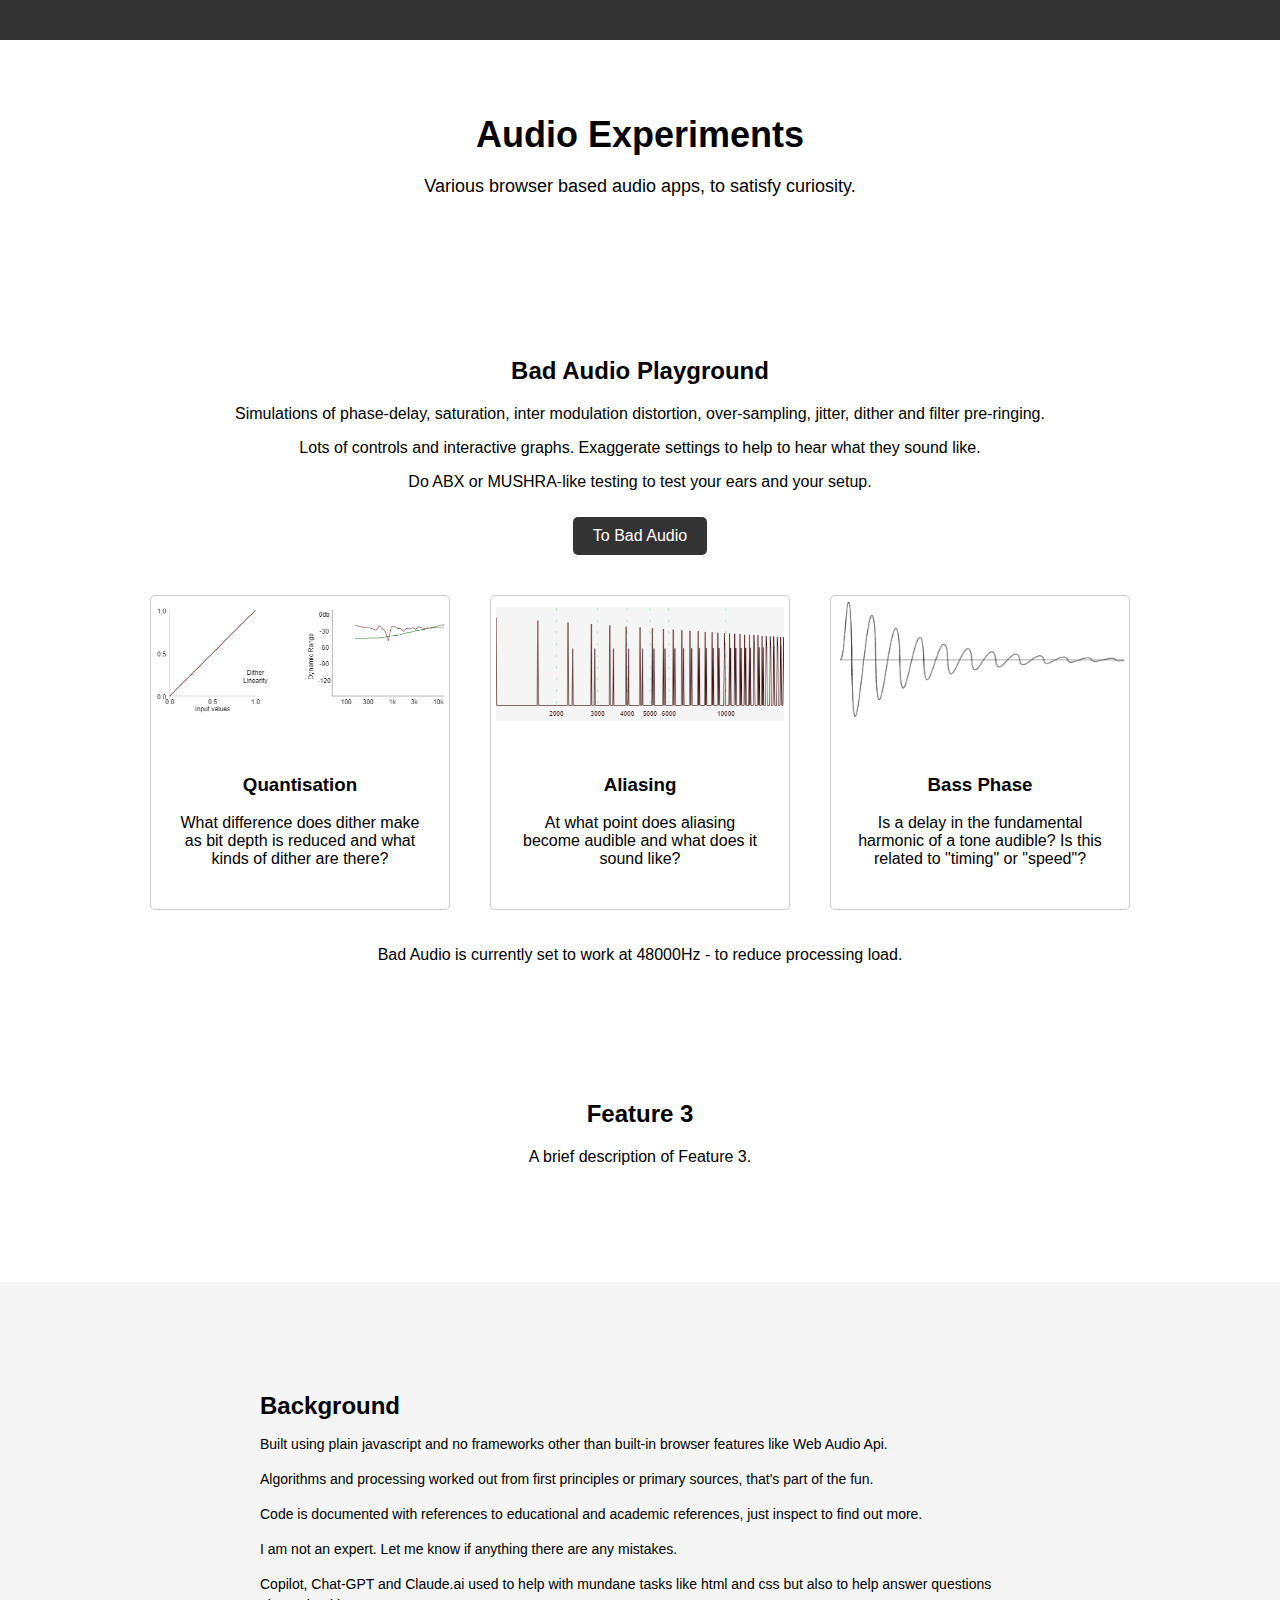
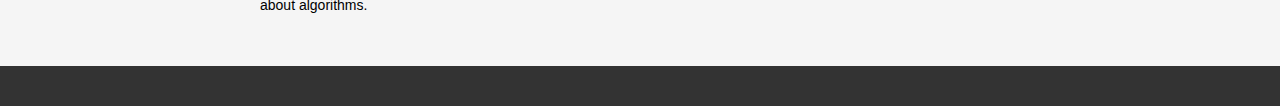
==== commit 4b5517fc: "Landing page working nicely with links to Bad Audio" ====
--- a/index.html
+++ b/index.html
@@ -3,69 +3,80 @@
 <head>
     <meta charset="UTF-8">
     <meta name="viewport" content="width=device-width, initial-scale=1.0">
-    <title>My Website</title>
+    <title>Baryon Beach - Audio Experiments</title>
     <link rel="stylesheet" href="styles.css">
 </head>
 <body>
     <header>
         <nav>
-            <ul>
+            <!-- <ul>
                 <li><a href="#">Home</a></li>
                 <li><a href="#">About</a></li>
                 <li><a href="#">Services</a></li>
                 <li><a href="#">Contact</a></li>
-            </ul>
+            </ul> -->
         </nav>
     </header>
 
     <main>
         <section class="hero">
-            <h1>Welcome to My Website</h1>
-            <p>This is a simple landing page created with HTML and CSS.</p>
-            <a href="#" class="cta-button">Learn More</a>
+            <h1>Audio Experiments</h1>
+            <p>Various browser based audio apps, to satisfy curiosity.</p>
         </section>
 
         <section class="feature">
-            <h2>Feature 1</h2>
-            <p>A brief description of Feature 1.</p>
-        </section>
-
-        <section class="feature">
-            <h2>Feature 2</h2>
-            <p>A brief description of Feature 2.</p>
+            <h2>Bad Audio Playground</h2>
+            <p>Simulations of phase-delay, saturation, inter modulation distortion, over-sampling, jitter, dither and filter pre-ringing. </p>
+            <p>Lots of controls and interactive graphs. Exaggerate settings to help to hear what they sound like.</p>
+            <p>Do ABX or MUSHRA-like testing to test your ears and your setup.</p>
+            <a href="./playground/index.html" class="cta-button">To Bad Audio</a>
             <div class="card-container">
                 <div class="card" onclick="handleCardClick('quantisation')">
-                    <img src="card-image.jpg" alt="Card Image">
+                    <img src="./img/dither.png" alt="Card Image">
                     <div class="card-content">
                         <h3>Quantisation</h3>
                         <p>What difference does dither make as bit depth is reduced and what kinds of dither are there?</p>
                     </div>
                 </div>
                 <div class="card" onclick="handleCardClick('aliasing')">
-                    <img src="card-image.jpg" alt="Card Image">
+                    <img src="./img/aliasing.png" alt="Card Image">
                     <div class="card-content">
                         <h3>Aliasing</h3>
                         <p>At what point does aliasing become audible and what does it sound like?</p>
                     </div>
                 </div>
                 <div class="card" onclick="handleCardClick('default')">
-                    <img src="card-image.jpg" alt="Card Image">
+                    <img src="./img/default.png" alt="Card Image">
                     <div class="card-content">
                         <h3>Bass Phase</h3>
                         <p>Is a delay in the fundamental harmonic of a tone audible? Is this related to "timing" or "speed"?</p>
                     </div>
                 </div>
             </div>
+            <p>Bad Audio is currently set to work at 48000Hz - to reduce processing load.</p>
         </section>
 
         <section class="feature">
             <h2>Feature 3</h2>
             <p>A brief description of Feature 3.</p>
         </section>
+        
+        <section class="band">
+            <div class="notes">
+                <h2>Background</h2>
+                <div class="notes-content">
+                    <p>Built using plain javascript and no frameworks other than built-in browser features like Web Audio Api.</p>
+                    <p>Algorithms and processing worked out from first principles or primary sources, that's part of the fun. </p>
+                    <p>Code is documented with references to educational and academic references, just inspect to find out more.</p>
+                    <p>I am not an expert. Let me know if anything there are any mistakes.</p>
+                    <p>Copilot, Chat-GPT and Claude.ai used to help with mundane tasks like html and css but also to help answer questions about algorithms.</p>
+                </div>
+            </div>
+        </section>
     </main>
 
     <footer>
-        <p>&copy; 2024 My Website. All rights reserved.</p>
+        <!-- <p>&copy; 2024 My Website. All rights reserved.</p> -->
     </footer>
 
     <script>
--- a/styles.css
+++ b/styles.css
@@ -30,7 +30,7 @@
 
 .hero {
     text-align: center;
-    padding: 100px 0;
+    padding: 50px 0;
 }
 
 .hero h1 {
@@ -50,6 +50,7 @@
     padding: 10px 20px;
     text-decoration: none;
     border-radius: 5px;
+    margin-top: 10px;
 }
 
 .feature {
@@ -71,11 +72,16 @@
     max-width: 300px;
     cursor: pointer;
     margin:20px;
+    padding: 5px;
+    box-sizing: border-box;
 }
 
 .card img {
     width: 100%;
-    height: auto;
+    height: 120px;
+    object-fit: cover;
+    object-position: center;
+    margin-bottom: 10px;
 }
 
 .card-content {
@@ -87,4 +93,39 @@
     color: white;
     text-align: center;
     padding: 20px;
+}
+
+.band {
+    background-color: #f5f5f5;
+    padding: 20px;
+    margin-top: 50px;
+}
+
+.notes {
+    padding: 20px;
+    margin-top: 50px;
+    max-width: 800px;
+    margin-left: auto;
+    margin-right: auto;
+    box-sizing: border-box;
+}
+
+.notes h2 {
+    font-size: 24px;
+    margin-bottom: 10px;
+}
+
+.notes-content {
+    font-size: 14px;
+    line-height: 1.5;
+}
+
+.notes-content p {
+    margin-bottom: 10px;
+}
+
+@media (max-width: 600px) {
+    .notes {
+        padding: 20px;
+    }
 }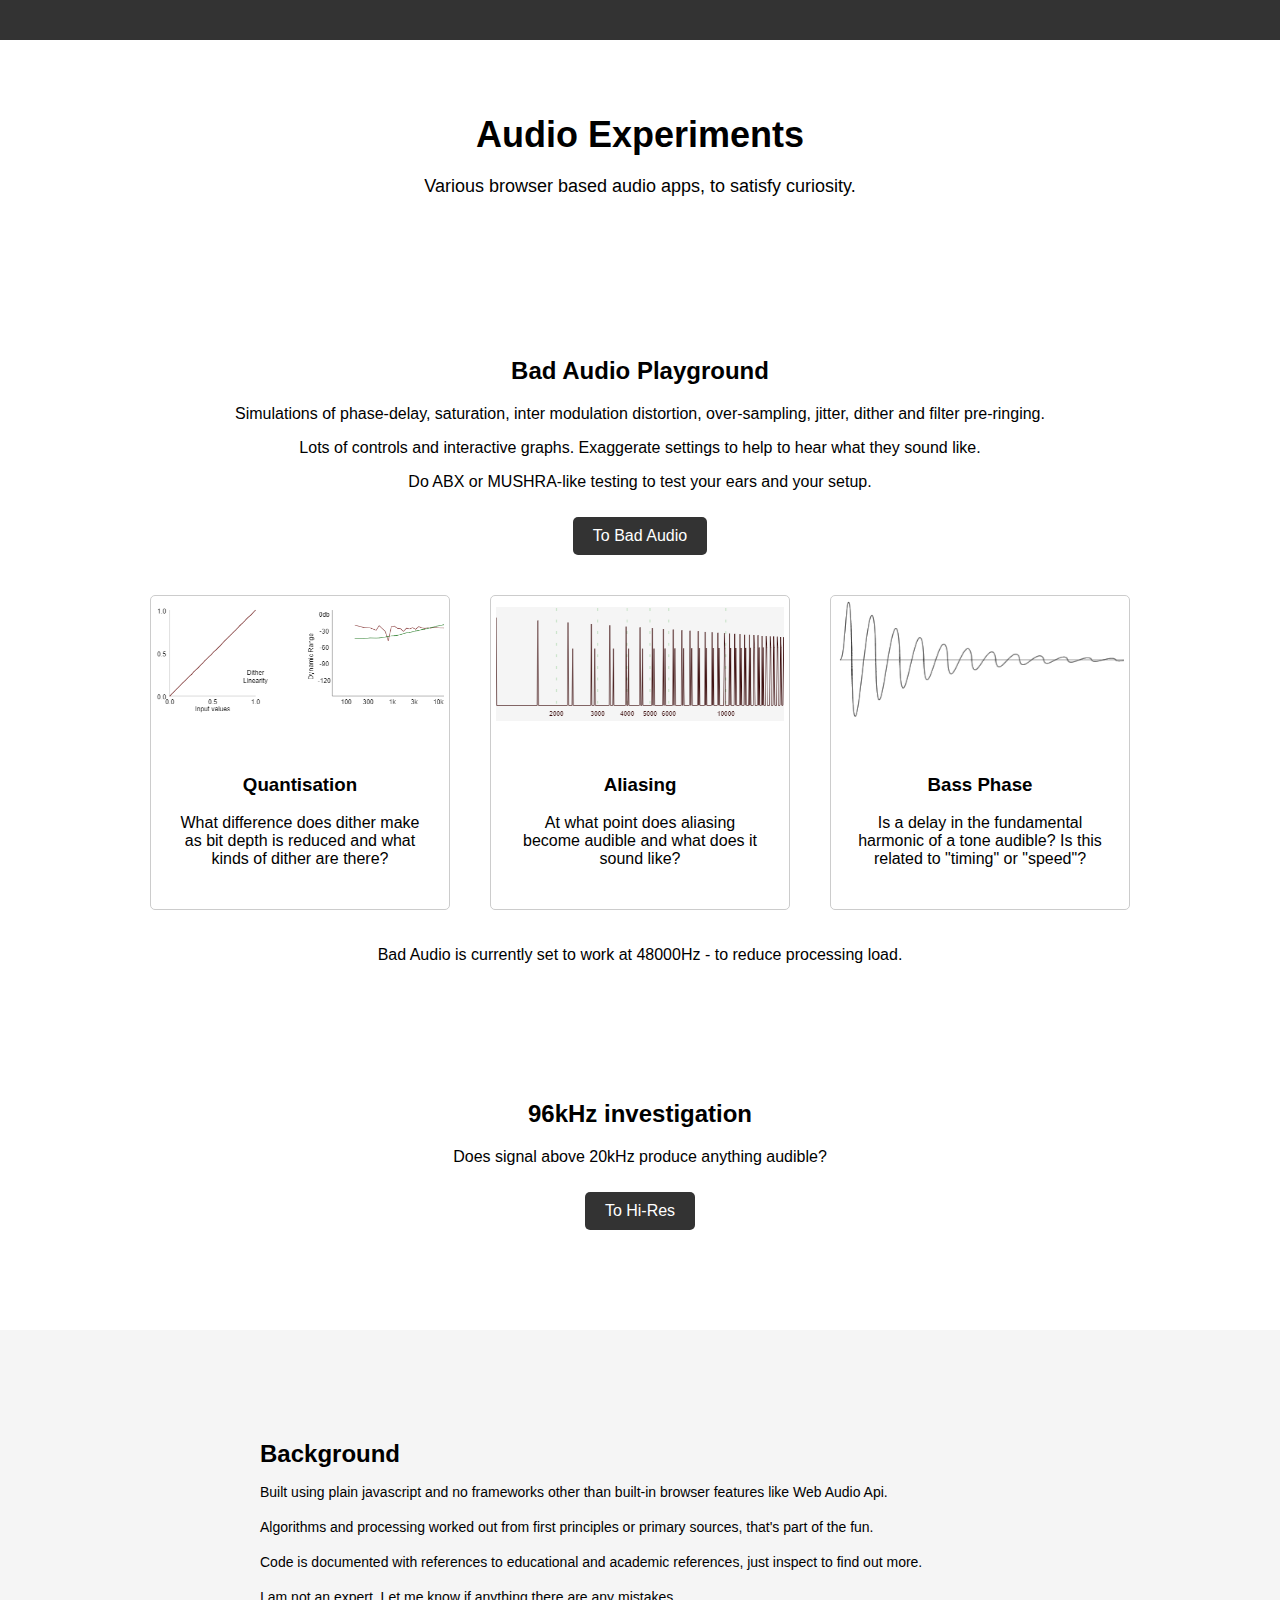
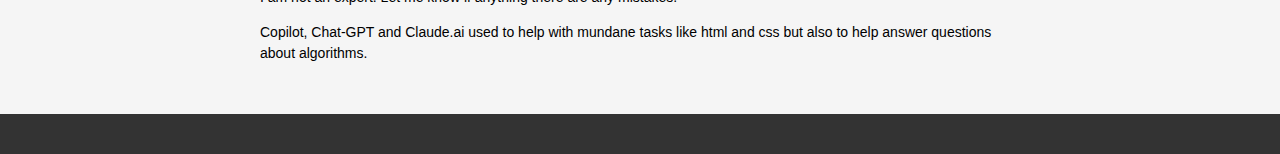
==== commit 164e932f: "Separated out Mushra elements to make the core independent" ====
--- a/index.html
+++ b/index.html
@@ -57,8 +57,9 @@
         </section>
 
         <section class="feature">
-            <h2>Feature 3</h2>
-            <p>A brief description of Feature 3.</p>
+            <h2>96kHz investigation</h2>
+            <p>Does signal above 20kHz produce anything audible?</p>
+            <a href="./hires/index.html" class="cta-button">To Hi-Res</a>
         </section>
         
         <section class="band">
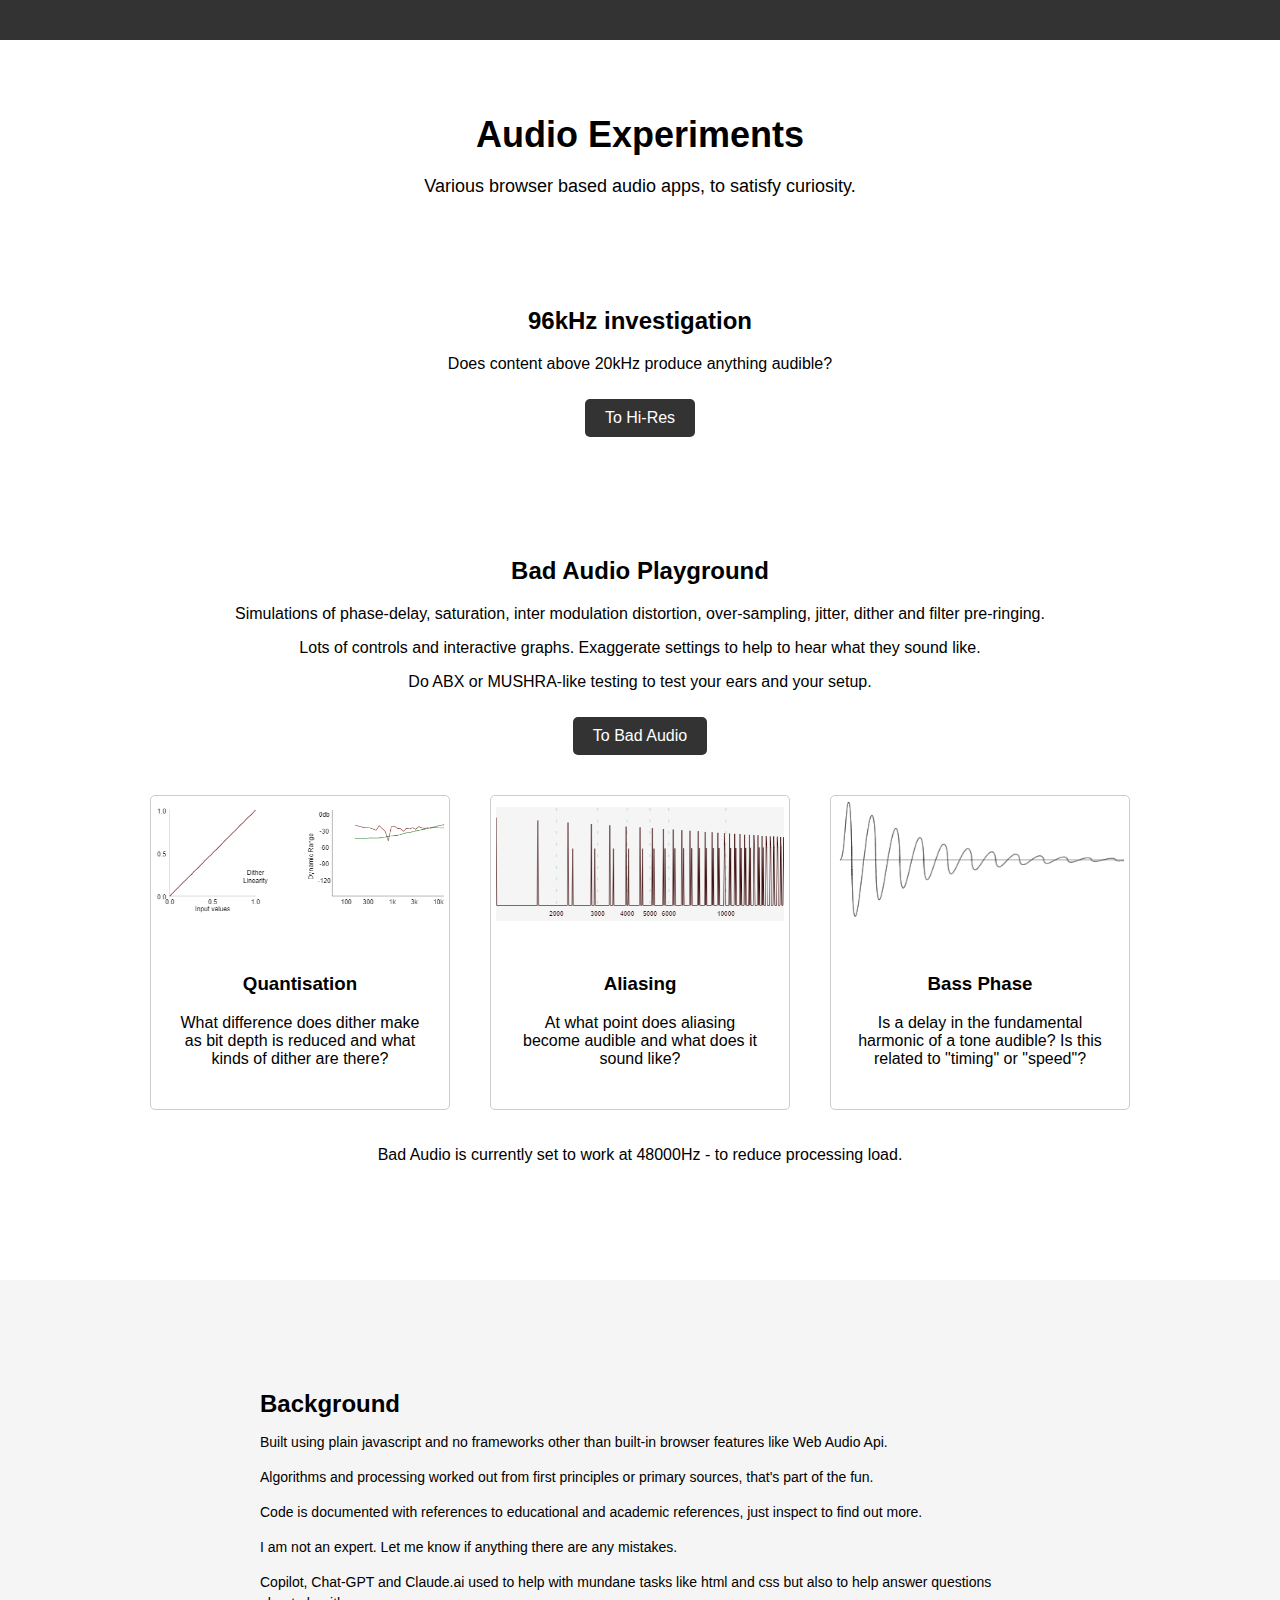
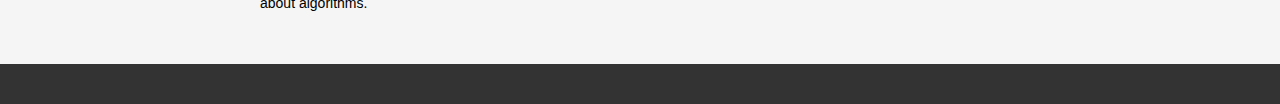
==== commit d1b64f10: "Some labelling and text improvements" ====
--- a/index.html
+++ b/index.html
@@ -25,11 +25,17 @@
         </section>
 
         <section class="feature">
+            <h2>96kHz investigation</h2>
+            <p>Does content above 20kHz produce anything audible?</p>
+            <a href="./hires/index.html" class="cta-button">To Hi-Res</a>
+        </section>
+
+        <section class="feature">
             <h2>Bad Audio Playground</h2>
             <p>Simulations of phase-delay, saturation, inter modulation distortion, over-sampling, jitter, dither and filter pre-ringing. </p>
             <p>Lots of controls and interactive graphs. Exaggerate settings to help to hear what they sound like.</p>
             <p>Do ABX or MUSHRA-like testing to test your ears and your setup.</p>
-            <a href="./playground/index.html" class="cta-button">To Bad Audio</a>
+            <a href="./playground" class="cta-button">To Bad Audio</a>
             <div class="card-container">
                 <div class="card" onclick="handleCardClick('quantisation')">
                     <img src="./img/dither.png" alt="Card Image">
@@ -56,11 +62,7 @@
             <p>Bad Audio is currently set to work at 48000Hz - to reduce processing load.</p>
         </section>
 
-        <section class="feature">
-            <h2>96kHz investigation</h2>
-            <p>Does signal above 20kHz produce anything audible?</p>
-            <a href="./hires/index.html" class="cta-button">To Hi-Res</a>
-        </section>
+
         
         <section class="band">
             <div class="notes">
@@ -82,7 +84,7 @@
 
     <script>
         function handleCardClick(name) {
-            window.location.href = "./playground/index.html?preset=" + encodeURIComponent(name);
+            window.location.href = "./playground/?preset=" + encodeURIComponent(name);
         }
     </script>
 </body>
--- a/styles.css
+++ b/styles.css
@@ -30,7 +30,7 @@
 
 .hero {
     text-align: center;
-    padding: 50px 0;
+    padding-top: 50px ;
 }
 
 .hero h1 {
@@ -54,7 +54,7 @@
 }
 
 .feature {
-    padding: 50px 0;
+    padding: 50px;
     text-align: center;
 }
 
